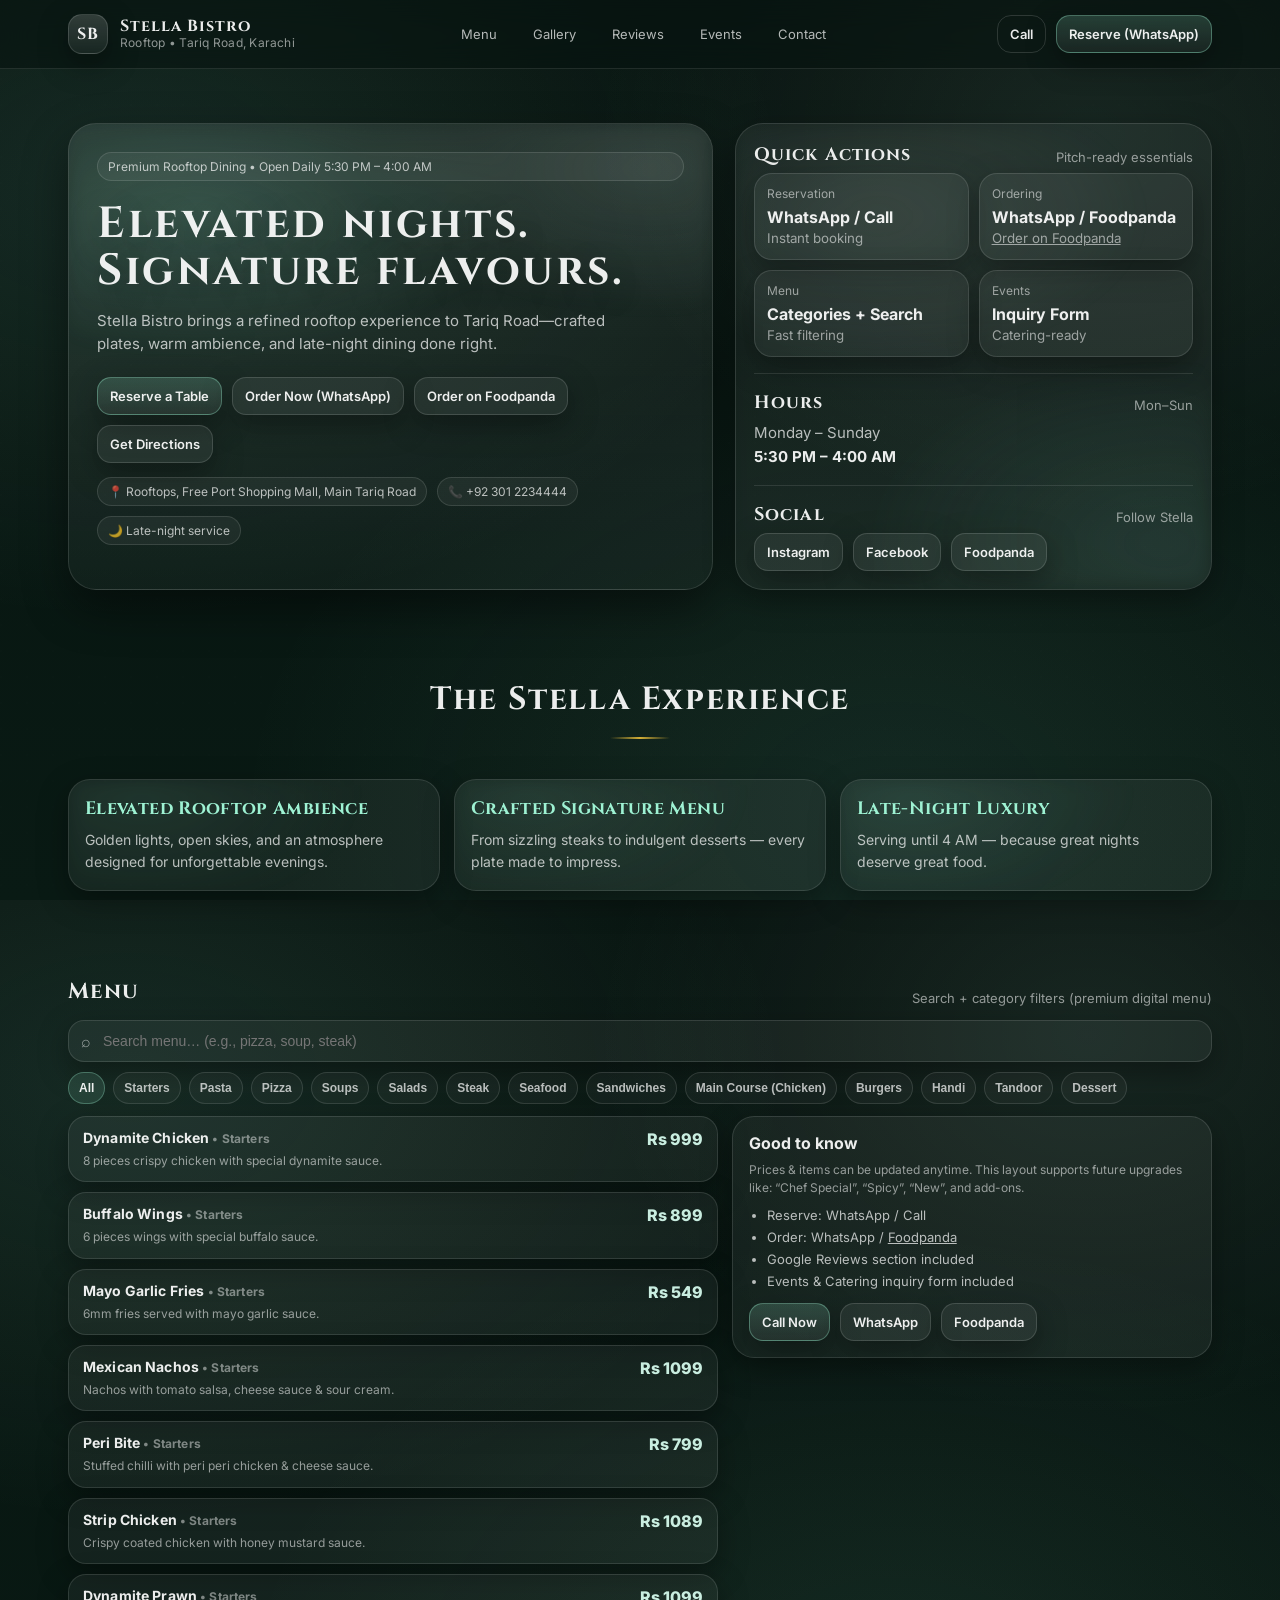
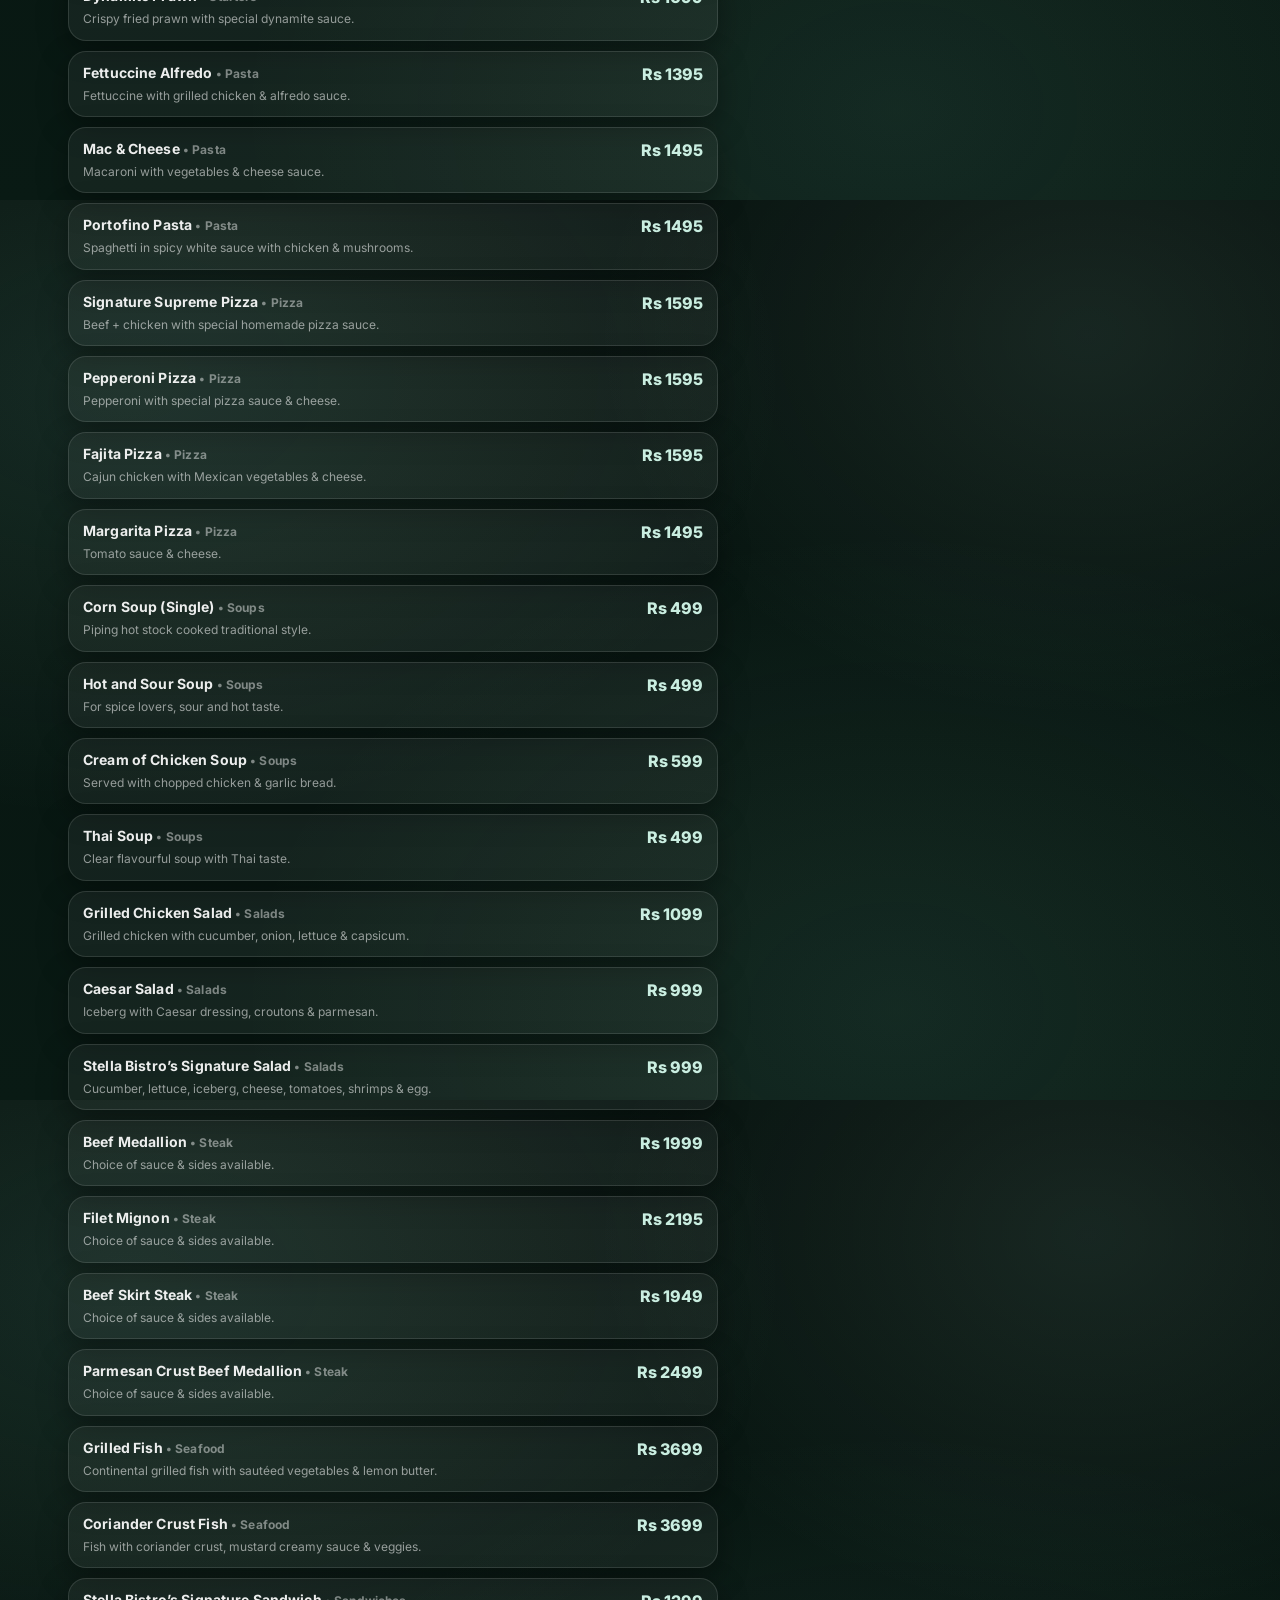
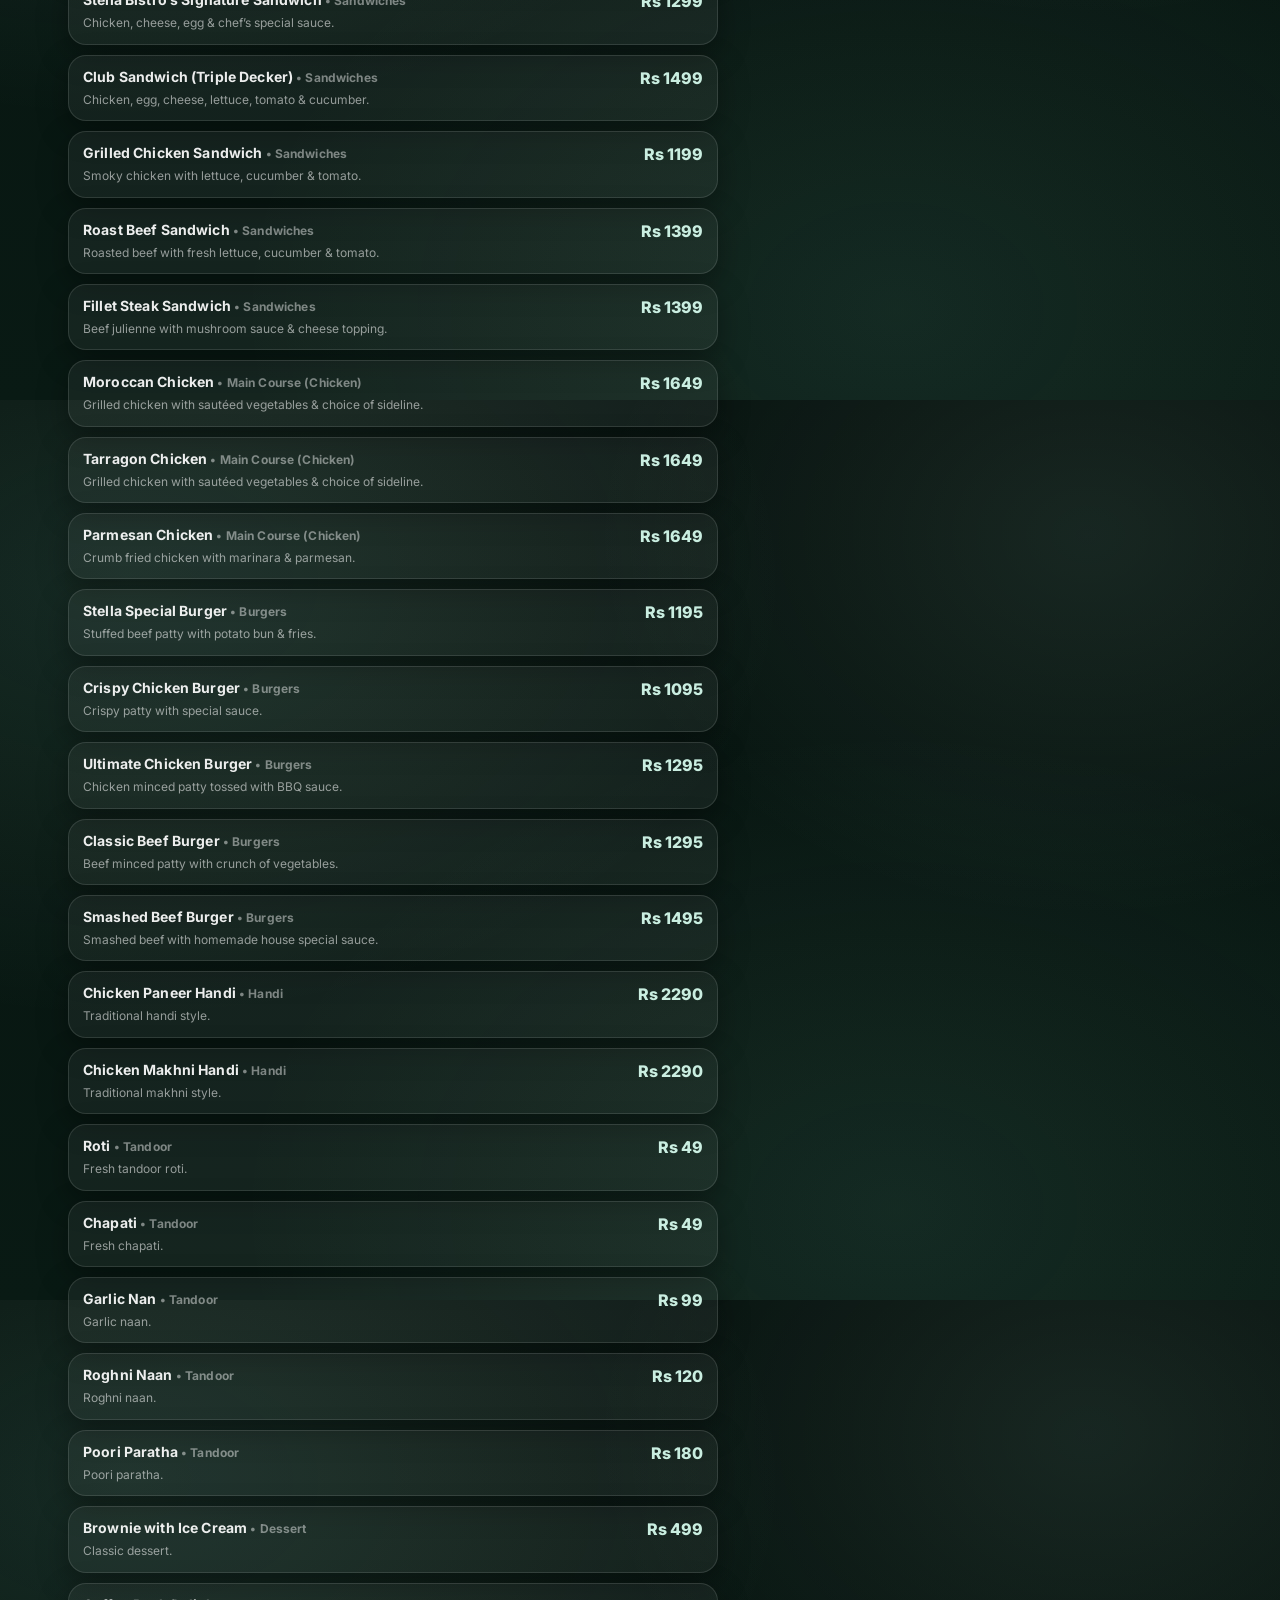
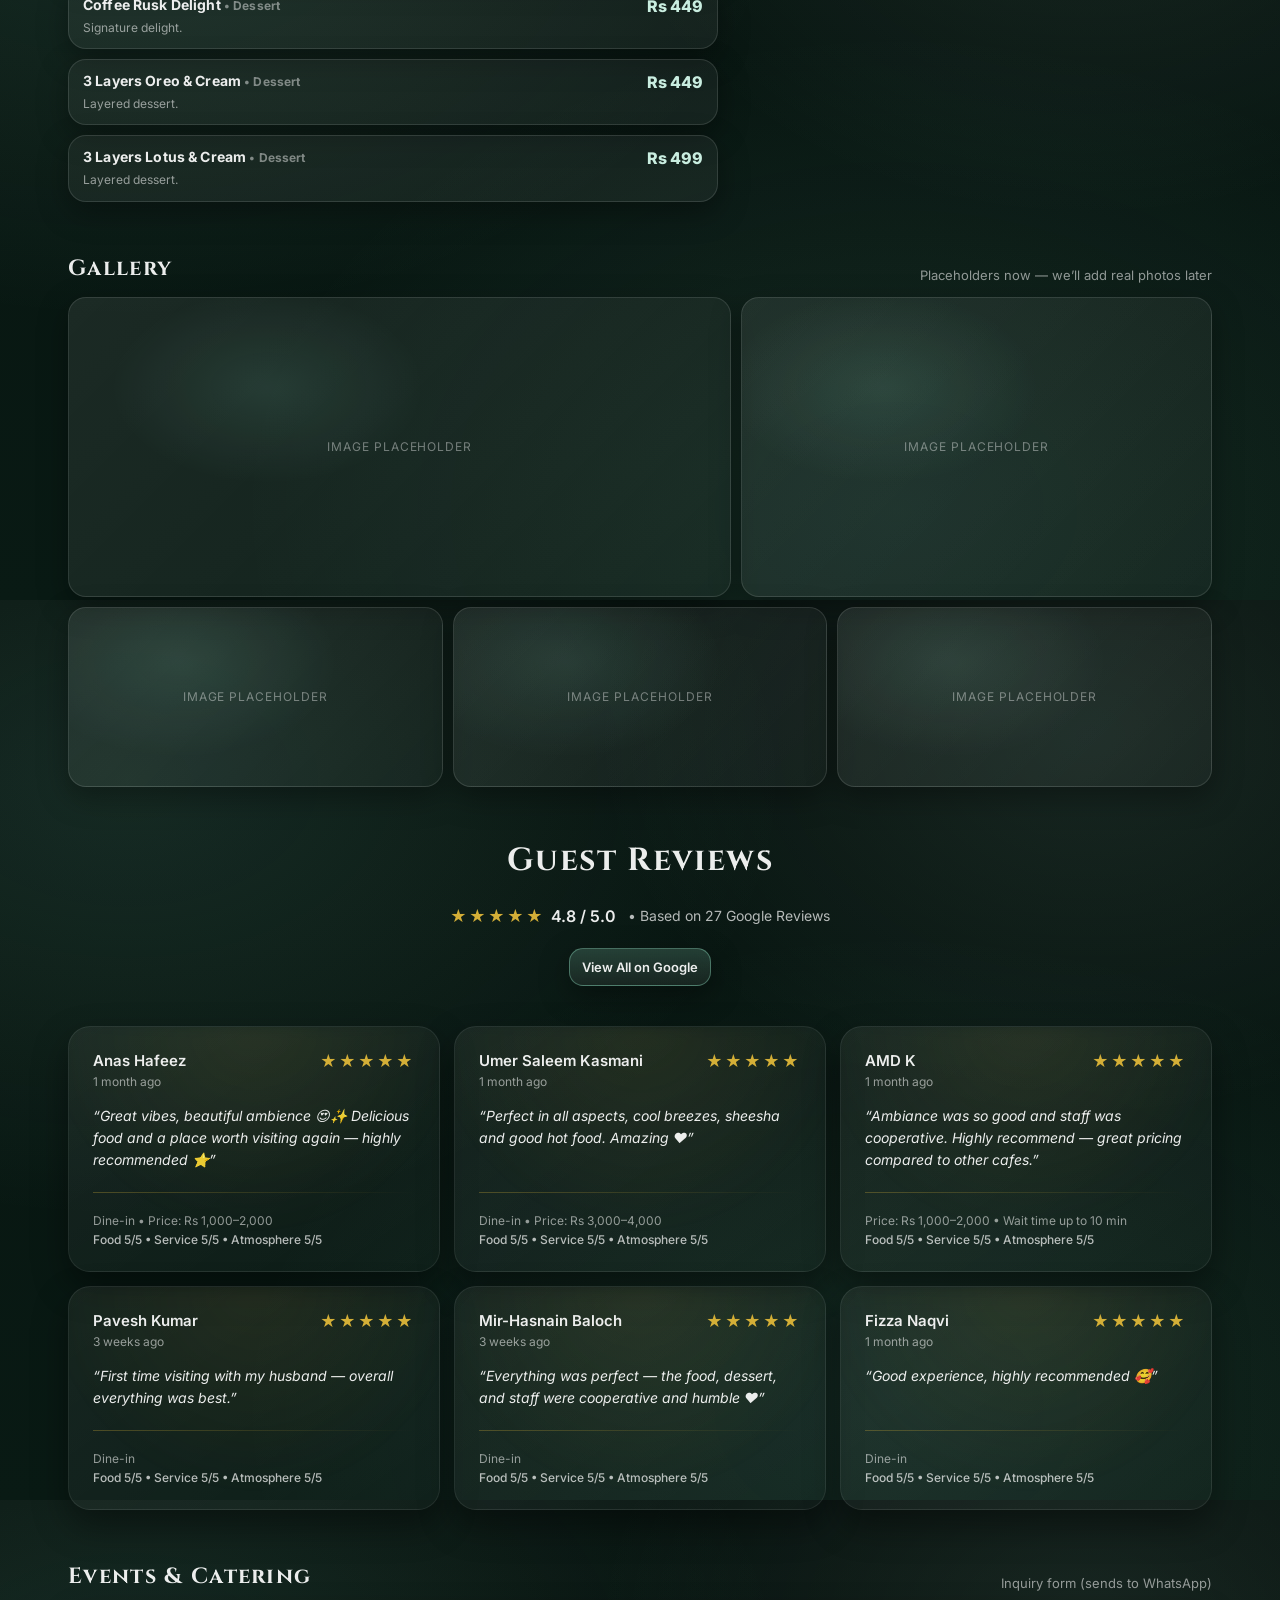
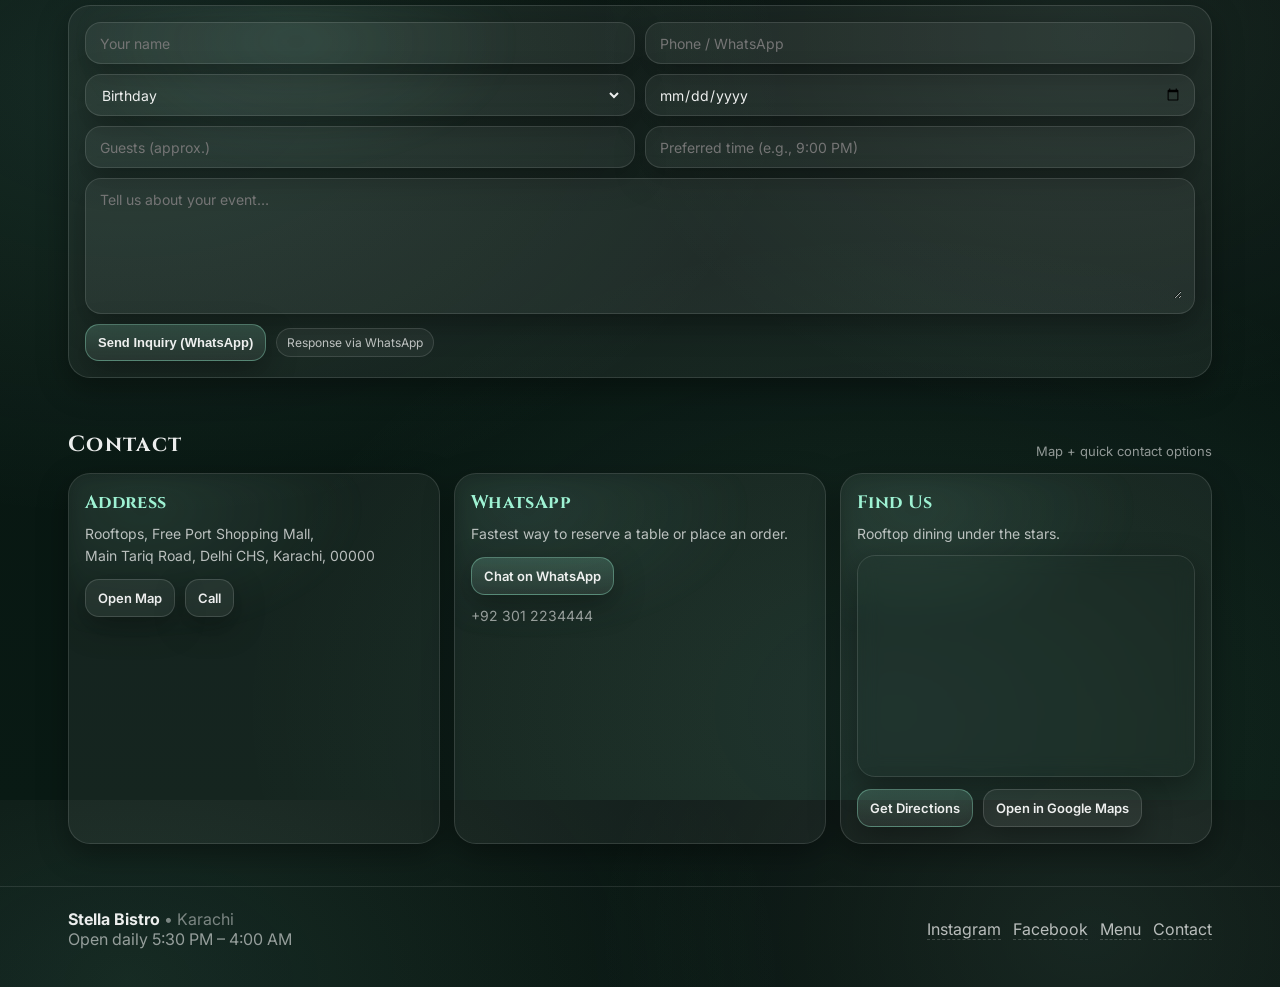
==== index.html @ ae884e0f "Create index.html" ====
<!doctype html>
<html lang="en">

<head>
    <meta charset="UTF-8" />
    <meta name="viewport" content="width=device-width, initial-scale=1.0" />
    <title>Stella Bistro — Rooftop Dining in Karachi</title>
    <meta name="description"
        content="Stella Bistro — Rooftop dining at Free Port Shopping Mall, Tariq Road, Karachi. Reserve via WhatsApp. Explore menu, reviews, gallery, and events." />

    <!-- Premium fonts (Google Fonts) -->
    <link rel="preconnect" href="https://fonts.googleapis.com">
    <link rel="preconnect" href="https://fonts.gstatic.com" crossorigin>
    <link
        href="https://fonts.googleapis.com/css2?family=Cinzel:wght@500;600;700&family=Inter:wght@400;500;600&display=swap"
        rel="stylesheet">

    <style>
        :root {
            /* Theme: match menu vibe (dark green + white) */
            --bg0: #07130f;
            --bg1: #091a14;
            --card: rgba(255, 255, 255, .06);
            --card2: rgba(255, 255, 255, .08);
            --stroke: rgba(255, 255, 255, .14);
            --text: rgba(255, 255, 255, .92);
            --muted: rgba(255, 255, 255, .70);
            --muted2: rgba(255, 255, 255, .55);
            --accent: #d9fff1;
            --accent2: #9ef2d3;
            --shadow: 0 18px 45px rgba(0, 0, 0, .45);
            --shadow2: 0 10px 30px rgba(0, 0, 0, .35);
            --radius: 22px;
            --radius2: 28px;
            --max: 1180px;
        }

        * {
            box-sizing: border-box
        }

        html,
        body {
            height: 100%
        }

        body {
            margin: 0;
            color: var(--text);
            font-family: Inter, system-ui, -apple-system, Segoe UI, Roboto, Arial, sans-serif;
            background:
                radial-gradient(1200px 800px at 10% 20%, rgba(158, 242, 211, .10), transparent 55%),
                radial-gradient(900px 700px at 85% 15%, rgba(217, 255, 241, .08), transparent 55%),
                radial-gradient(1100px 800px at 70% 90%, rgba(158, 242, 211, .08), transparent 60%),
                linear-gradient(180deg, var(--bg0), var(--bg1));
            overflow-x: hidden;
        }

        /* subtle pattern */
        body:before {
            content: "";
            position: fixed;
            inset: 0;
            background-image:
                radial-gradient(circle at 1px 1px, rgba(255, 255, 255, .06) 1px, transparent 0);
            background-size: 26px 26px;
            opacity: .35;
            pointer-events: none;
            mix-blend-mode: overlay;
        }

        a {
            color: inherit;
            text-decoration: none
        }

        .container {
            max-width: var(--max);
            margin: 0 auto;
            padding: 0 18px
        }

        /* top nav */
        .nav {
            position: sticky;
            top: 0;
            z-index: 50;
            backdrop-filter: blur(14px);
            background: rgba(7, 19, 15, .55);
            border-bottom: 1px solid rgba(255, 255, 255, .10);
        }

        .nav-inner {
            display: flex;
            align-items: center;
            justify-content: space-between;
            padding: 14px 0;
            gap: 12px;
        }

        .brand {
            display: flex;
            align-items: center;
            gap: 12px;
            min-width: 220px;
        }

        .mark {
            width: 40px;
            height: 40px;
            border-radius: 14px;
            background: linear-gradient(180deg, rgba(255, 255, 255, .16), rgba(255, 255, 255, .06));
            border: 1px solid rgba(255, 255, 255, .14);
            box-shadow: var(--shadow2);
            position: relative;
            overflow: hidden;
        }

        .mark:after {
            content: "SB";
            position: absolute;
            inset: 0;
            display: grid;
            place-items: center;
            font-family: Cinzel, serif;
            letter-spacing: .06em;
            font-weight: 700;
            color: rgba(255, 255, 255, .92);
        }

        .brand h1 {
            margin: 0;
            font-family: Cinzel, serif;
            font-weight: 700;
            letter-spacing: .06em;
            font-size: 16px;
            line-height: 1.1;
        }

        .brand p {
            margin: 0;
            color: var(--muted2);
            font-size: 12px;
            letter-spacing: .02em;
        }

        .links {
            display: flex;
            gap: 14px;
            flex-wrap: wrap;
            justify-content: center
        }

        .links a {
            font-size: 13px;
            color: var(--muted);
            padding: 8px 10px;
            border-radius: 12px;
            border: 1px solid transparent;
            transition: .2s ease;
        }

        .links a:hover {
            color: var(--text);
            border-color: rgba(255, 255, 255, .12);
            background: rgba(255, 255, 255, .05);
        }

        .actions {
            display: flex;
            gap: 10px;
            justify-content: flex-end;
            min-width: 220px
        }

        .btn {
            display: inline-flex;
            align-items: center;
            justify-content: center;
            gap: 10px;
            padding: 10px 12px;
            border-radius: 14px;
            border: 1px solid rgba(255, 255, 255, .14);
            background: rgba(255, 255, 255, .06);
            color: var(--text);
            box-shadow: var(--shadow2);
            transition: transform .18s ease, background .18s ease, border-color .18s ease;
            font-weight: 600;
            font-size: 13px;
            cursor: pointer;
            user-select: none;
            white-space: nowrap;
        }

        .btn:hover {
            transform: translateY(-1px);
            background: rgba(255, 255, 255, .09);
            border-color: rgba(255, 255, 255, .20)
        }

        .btn.primary {
            background: linear-gradient(180deg, rgba(158, 242, 211, .18), rgba(255, 255, 255, .06));
            border-color: rgba(158, 242, 211, .35);
        }

        .btn.ghost {
            background: transparent;
            box-shadow: none;
        }

        .pill {
            display: inline-flex;
            align-items: center;
            gap: 8px;
            padding: 6px 10px;
            border: 1px solid rgba(255, 255, 255, .12);
            background: rgba(255, 255, 255, .05);
            border-radius: 999px;
            color: var(--muted);
            font-size: 12px;
        }

        /* hero */
        .hero {
            padding: 54px 0 28px;
            position: relative;
        }

        .hero-grid {
            display: grid;
            grid-template-columns: 1.15fr .85fr;
            gap: 22px;
            align-items: stretch;
        }

        .hero-card {
            border-radius: var(--radius2);
            border: 1px solid rgba(255, 255, 255, .12);
            background: linear-gradient(180deg, rgba(255, 255, 255, .08), rgba(255, 255, 255, .03));
            box-shadow: var(--shadow);
            overflow: hidden;
            position: relative;
            transform-style: preserve-3d;
        }

        /* 3D glow edge */
        .hero-card:before {
            content: "";
            position: absolute;
            inset: -2px;
            background: radial-gradient(600px 260px at 20% 20%, rgba(158, 242, 211, .18), transparent 55%),
                radial-gradient(520px 280px at 90% 10%, rgba(217, 255, 241, .12), transparent 55%);
            filter: blur(10px);
            opacity: .9;
            pointer-events: none;
        }

        .hero-content {
            position: relative;
            padding: 28px;
            display: flex;
            flex-direction: column;
            gap: 14px;
            min-height: 420px;
        }

        .hero h2 {
            margin: 6px 0 0;
            font-family: Cinzel, serif;
            font-weight: 700;
            letter-spacing: .06em;
            font-size: clamp(28px, 3.4vw, 44px);
            line-height: 1.08;
            text-shadow: 0 10px 30px rgba(0, 0, 0, .35);
        }

        .hero p {
            margin: 0;
            color: var(--muted);
            font-size: 15px;
            line-height: 1.55;
            max-width: 62ch;
        }

        .hero-ctas {
            display: flex;
            flex-wrap: wrap;
            gap: 10px;
            margin-top: 8px;
        }

        .meta {
            margin-top: auto;
            display: flex;
            flex-wrap: wrap;
            gap: 10px;
        }

        .info-card {
            border-radius: var(--radius2);
            border: 1px solid rgba(255, 255, 255, .12);
            background: rgba(255, 255, 255, .05);
            box-shadow: var(--shadow2);
            padding: 18px;
            display: flex;
            flex-direction: column;
            gap: 12px;
            min-height: 420px;
            position: relative;
            overflow: hidden;
        }

        .info-card:before {
            content: "";
            position: absolute;
            inset: -1px;
            background: radial-gradient(520px 280px at 30% 20%, rgba(217, 255, 241, .10), transparent 55%),
                radial-gradient(520px 320px at 90% 90%, rgba(158, 242, 211, .10), transparent 60%);
            filter: blur(10px);
            opacity: .9;
            pointer-events: none;
        }

        .info-card>* {
            position: relative
        }

        .kpi {
            display: grid;
            grid-template-columns: 1fr 1fr;
            gap: 10px;
        }

        .tile {
            border-radius: 18px;
            border: 1px solid rgba(255, 255, 255, .12);
            background: rgba(255, 255, 255, .05);
            padding: 12px;
            box-shadow: var(--shadow2);
            min-height: 76px;
        }

        .tile .label {
            color: var(--muted2);
            font-size: 12px
        }

        .tile .value {
            margin-top: 6px;
            font-weight: 700
        }

        .tile small {
            color: var(--muted2)
        }

        .sep {
            height: 1px;
            background: rgba(255, 255, 255, .10);
            margin: 4px 0
        }

        /* sections */
        section {
            padding: 26px 0
        }

        .section-title {
            display: flex;
            align-items: flex-end;
            justify-content: space-between;
            gap: 12px;
            margin-bottom: 14px;
        }

        .section-title h3 {
            margin: 0;
            font-family: Cinzel, serif;
            font-weight: 700;
            letter-spacing: .06em;
            font-size: 22px;
        }

        .section-title p {
            margin: 0;
            color: var(--muted2);
            font-size: 13px;
        }

        .grid-3 {
            display: grid;
            grid-template-columns: repeat(3, 1fr);
            gap: 14px
        }

        .card {
            border-radius: var(--radius);
            border: 1px solid rgba(255, 255, 255, .12);
            background: rgba(255, 255, 255, .05);
            box-shadow: var(--shadow2);
            padding: 16px;
            position: relative;
            overflow: hidden;
        }

        .card:before {
            content: "";
            position: absolute;
            inset: -2px;
            background: radial-gradient(420px 240px at 20% 10%, rgba(158, 242, 211, .12), transparent 55%);
            filter: blur(10px);
            opacity: .7;
            pointer-events: none;
        }

        .card>* {
            position: relative
        }

        .card h4 {
            margin: 0 0 8px;
            font-size: 18px;
            font-family: Cinzel, serif;
            letter-spacing: .02em;
            color: var(--accent2);
        }

        .card p {
            margin: 0;
            color: var(--muted);
            font-size: 14px;
            line-height: 1.6
        }

        /* Stella Experience section unique styles */
        .experience-section {
            padding: 60px 0;
            position: relative;
        }

        .experience-header {
            text-align: center;
            margin-bottom: 40px;
        }

        .experience-header h3 {
            font-family: 'Cinzel', serif;
            font-size: 32px;
            font-weight: 700;
            color: var(--text);
            margin: 0 0 16px 0;
            letter-spacing: 0.05em;
        }

        .gold-divider {
            width: 60px;
            height: 2px;
            background: linear-gradient(90deg, transparent, #d4af37, transparent);
            margin: 0 auto;
        }

        /* 3D hover animation for the new cards */
        .premium-card {
            transition: transform 0.4s cubic-bezier(0.175, 0.885, 0.32, 1.275), box-shadow 0.4s ease;
            cursor: default;
        }

        .premium-card:hover {
            transform: translateY(-8px) scale(1.02);
            box-shadow: 0 25px 50px rgba(0, 0, 0, 0.5);
            border-color: rgba(212, 175, 55, 0.3);
        }

        /* Smooth Fade In Scroll Animation */
        .fade-in-up {
            opacity: 0;
            transform: translateY(30px);
            animation: fadeInUp 0.8s ease forwards;
        }

        .delay-1 {
            animation-delay: 0.2s;
        }

        .delay-2 {
            animation-delay: 0.4s;
        }

        .delay-3 {
            animation-delay: 0.6s;
        }

        .delay-4 {
            animation-delay: 0.8s;
        }

        .delay-5 {
            animation-delay: 1.0s;
        }

        .delay-6 {
            animation-delay: 1.2s;
        }

        @keyframes fadeInUp {
            to {
                opacity: 1;
                transform: translateY(0);
            }
        }

        /* Testimonials section unique styles */
        .reviews-header {
            text-align: center;
            margin-bottom: 24px;
        }

        .reviews-header h3 {
            font-family: 'Cinzel', serif;
            font-size: 32px;
            font-weight: 700;
            color: var(--text);
            margin: 0;
            letter-spacing: 0.05em;
        }

        .trust-bar {
            display: flex;
            align-items: center;
            justify-content: center;
            gap: 12px;
            margin-bottom: 40px;
            flex-wrap: wrap;
        }

        .trust-score {
            font-size: 16px;
            font-weight: 600;
            color: var(--text);
            display: flex;
            align-items: center;
            gap: 6px;
        }

        .stars {
            color: #d4af37;
            letter-spacing: 2px;
            font-size: 16px;
        }

        .trust-meta {
            color: var(--muted);
            font-size: 14px;
        }

        .btn-view-all {
            margin-top: 10px;
            font-size: 13px;
        }

        .testimonial-card {
            border-radius: var(--radius);
            border: 1px solid rgba(255, 255, 255, 0.08);
            background: linear-gradient(145deg, rgba(255, 255, 255, 0.06), rgba(255, 255, 255, 0.02));
            box-shadow: 0 15px 35px rgba(0, 0, 0, 0.4);
            padding: 24px;
            position: relative;
            overflow: hidden;
            display: flex;
            flex-direction: column;
            gap: 16px;
            transition: transform 0.3s ease, border-color 0.3s ease;
        }

        .testimonial-card:hover {
            transform: translateY(-4px);
            border-color: rgba(212, 175, 55, 0.2);
        }

        .testimonial-card:before {
            content: "";
            position: absolute;
            inset: -2px;
            background: radial-gradient(300px 300px at 50% 0%, rgba(212, 175, 55, 0.08), transparent 70%);
            filter: blur(8px);
            pointer-events: none;
        }

        .testimonial-card>* {
            position: relative;
            z-index: 1;
        }

        .testimonial-header {
            display: flex;
            justify-content: space-between;
            align-items: flex-start;
            position: relative;
            z-index: 1;
        }

        .reviewer-info {
            display: flex;
            flex-direction: column;
            gap: 4px;
        }

        .reviewer-name {
            font-weight: 600;
            font-size: 15px;
            color: var(--text);
            margin: 0;
        }

        .review-time {
            font-size: 12px;
            color: var(--muted2);
        }

        .review-text {
            font-size: 14px;
            line-height: 1.6;
            color: var(--text);
            font-style: italic;
            margin: 0;
            position: relative;
            z-index: 1;
            flex-grow: 1;
        }

        .review-divider {
            height: 1px;
            background: linear-gradient(90deg, rgba(212, 175, 55, 0.3), transparent);
            margin: 4px 0;
            width: 100%;
        }

        .review-meta {
            font-size: 12px;
            color: var(--muted2);
            position: relative;
            z-index: 1;
            display: flex;
            flex-direction: column;
            gap: 4px;
        }

        .review-ratings {
            font-weight: 500;
            color: var(--muted);
        }

        /* menu */
        .menu-tools {
            display: flex;
            flex-wrap: wrap;
            gap: 10px;
            align-items: center;
            justify-content: space-between;
            margin-bottom: 12px;
        }

        .search {
            flex: 1;
            min-width: 240px;
            display: flex;
            gap: 10px;
            align-items: center;
            border-radius: 16px;
            border: 1px solid rgba(255, 255, 255, .12);
            background: rgba(255, 255, 255, .05);
            box-shadow: var(--shadow2);
            padding: 10px 12px;
        }

        .search input {
            width: 100%;
            border: 0;
            outline: 0;
            background: transparent;
            color: var(--text);
            font-size: 14px;
        }

        .chips {
            display: flex;
            flex-wrap: wrap;
            gap: 8px;
            justify-content: flex-end;
        }

        .chip {
            padding: 8px 10px;
            border-radius: 999px;
            border: 1px solid rgba(255, 255, 255, .12);
            background: rgba(255, 255, 255, .04);
            color: var(--muted);
            font-weight: 600;
            font-size: 12px;
            cursor: pointer;
            transition: .16s ease;
        }

        .chip:hover {
            background: rgba(255, 255, 255, .07);
            color: var(--text)
        }

        .chip.active {
            background: rgba(158, 242, 211, .12);
            border-color: rgba(158, 242, 211, .30);
            color: var(--text);
        }

        .menu-grid {
            display: grid;
            grid-template-columns: 1.15fr .85fr;
            gap: 14px;
            align-items: start;
        }

        .menu-list {
            display: flex;
            flex-direction: column;
            gap: 10px;
        }

        .menu-item {
            border-radius: 18px;
            border: 1px solid rgba(255, 255, 255, .12);
            background: rgba(255, 255, 255, .05);
            box-shadow: var(--shadow2);
            padding: 12px 14px;
            display: flex;
            justify-content: space-between;
            gap: 12px;
        }

        .menu-item h5 {
            margin: 0;
            font-size: 14px;
            letter-spacing: .01em;
        }

        .menu-item p {
            margin: 6px 0 0;
            color: var(--muted2);
            font-size: 12px;
            line-height: 1.45;
        }

        .price {
            font-weight: 800;
            color: rgba(217, 255, 241, .92);
            white-space: nowrap;
        }

        .menu-side {
            position: sticky;
            top: 82px;
            border-radius: var(--radius);
            border: 1px solid rgba(255, 255, 255, .12);
            background: rgba(255, 255, 255, .05);
            box-shadow: var(--shadow2);
            padding: 16px;
        }

        .menu-side .small {
            color: var(--muted2);
            font-size: 12px;
            line-height: 1.5
        }

        .menu-side ul {
            margin: 10px 0 0;
            padding-left: 18px;
            color: var(--muted)
        }

        .menu-side li {
            margin: 6px 0;
            font-size: 13px
        }

        /* gallery placeholders */
        .ph-grid {
            display: grid;
            grid-template-columns: repeat(12, 1fr);
            gap: 10px
        }

        .ph {
            border-radius: 18px;
            border: 1px solid rgba(255, 255, 255, .12);
            background:
                linear-gradient(135deg, rgba(255, 255, 255, .08), rgba(255, 255, 255, .03)),
                radial-gradient(260px 160px at 30% 30%, rgba(158, 242, 211, .10), transparent 60%);
            min-height: 140px;
            box-shadow: var(--shadow2);
            position: relative;
            overflow: hidden;
        }

        .ph:after {
            content: "Image placeholder";
            position: absolute;
            inset: 0;
            display: grid;
            place-items: center;
            color: rgba(255, 255, 255, .40);
            font-size: 12px;
            letter-spacing: .08em;
            text-transform: uppercase;
        }

        .ph.big {
            grid-column: span 7;
            min-height: 300px
        }

        .ph.mid {
            grid-column: span 5;
            min-height: 300px
        }

        .ph.small {
            grid-column: span 4;
            min-height: 180px
        }

        /* forms */
        form {
            display: grid;
            gap: 10px
        }

        .row {
            display: grid;
            grid-template-columns: 1fr 1fr;
            gap: 10px
        }

        .field {
            border-radius: 16px;
            border: 1px solid rgba(255, 255, 255, .12);
            background: rgba(255, 255, 255, .05);
            padding: 10px 12px;
            box-shadow: var(--shadow2);
        }

        .field input,
        .field textarea,
        .field select {
            width: 100%;
            border: 0;
            outline: 0;
            background: transparent;
            color: var(--text);
            font-size: 14px;
            font-family: inherit;
        }

        textarea {
            min-height: 110px;
            resize: vertical
        }

        /* footer */
        footer {
            border-top: 1px solid rgba(255, 255, 255, .10);
            padding: 22px 0 38px;
            margin-top: 16px;
            color: var(--muted2);
        }

        .foot {
            display: flex;
            flex-wrap: wrap;
            gap: 12px;
            align-items: center;
            justify-content: space-between;
        }

        .foot a {
            color: var(--muted);
            border-bottom: 1px dashed rgba(255, 255, 255, .18)
        }

        .foot a:hover {
            color: var(--text)
        }

        @media (max-width: 980px) {
            .hero-grid {
                grid-template-columns: 1fr
            }

            .info-card {
                min-height: auto
            }

            .menu-grid {
                grid-template-columns: 1fr
            }

            .menu-side {
                position: relative;
                top: auto
            }

            .grid-3 {
                grid-template-columns: 1fr;
            }

            .row {
                grid-template-columns: 1fr
            }

            .actions {
                min-width: auto
            }

            .brand {
                min-width: auto
            }
        }
    </style>
</head>

<body>
    <!-- NAV -->
    <div class="nav">
        <div class="container">
            <div class="nav-inner">
                <div class="brand">
                    <div class="mark" aria-hidden="true"></div>
                    <div>
                        <h1>Stella Bistro</h1>
                        <p>Rooftop • Tariq Road, Karachi</p>
                    </div>
                </div>

                <div class="links" role="navigation" aria-label="Primary">
                    <a href="#menu">Menu</a>
                    <a href="#gallery">Gallery</a>
                    <a href="#reviews">Reviews</a>
                    <a href="#events">Events</a>
                    <a href="#contact">Contact</a>
                </div>

                <div class="actions">
                    <a class="btn ghost" href="tel:+923012234444">Call</a>
                    <a class="btn primary" id="waReserveTop" href="#" rel="noopener">Reserve (WhatsApp)</a>
                </div>
            </div>
        </div>
    </div>

    <!-- HERO -->
    <header class="hero">
        <div class="container">
            <div class="hero-grid">
                <div class="hero-card" id="tiltCard">
                    <div class="hero-content">
                        <span class="pill">Premium Rooftop Dining • Open Daily 5:30 PM – 4:00 AM</span>
                        <h2>Elevated nights.<br />Signature flavours.</h2>
                        <p>
                            Stella Bistro brings a refined rooftop experience to Tariq Road—crafted plates, warm
                            ambience,
                            and late-night dining done right.
                        </p>

                        <div class="hero-ctas">
                            <a class="btn primary" id="waReserveHero" href="#" rel="noopener">Reserve a Table</a>
                            <a class="btn" id="waOrderHero" href="#" rel="noopener">Order Now (WhatsApp)</a>
                            <a class="btn" href="https://www.foodpanda.pk/restaurant/h0pd/stella-bistro-h0pd"
                                target="_blank" rel="noopener">Order on Foodpanda</a>
                            <a class="btn" href="https://share.google/bHI5Lp76gFNFmn0Wo" target="_blank"
                                rel="noopener">Get Directions</a>
                        </div>

                        <div class="meta">
                            <span class="pill">📍 Rooftops, Free Port Shopping Mall, Main Tariq Road</span>
                            <span class="pill">📞 +92 301 2234444</span>
                            <span class="pill">🌙 Late-night service</span>
                        </div>
                    </div>
                </div>

                <aside class="info-card">
                    <div>
                        <div class="section-title" style="margin:0 0 6px">
                            <h3 style="font-size:18px">Quick Actions</h3>
                            <p>Pitch-ready essentials</p>
                        </div>
                        <div class="kpi">
                            <div class="tile">
                                <div class="label">Reservation</div>
                                <div class="value">WhatsApp / Call</div>
                                <small class="muted">Instant booking</small>
                            </div>
                            <div class="tile">
                                <div class="label">Ordering</div>
                                <div class="value">WhatsApp / Foodpanda</div>
                                <small class="muted"><a
                                        href="https://www.foodpanda.pk/restaurant/h0pd/stella-bistro-h0pd"
                                        target="_blank" style="text-decoration: underline;">Order on
                                        Foodpanda</a></small>
                            </div>
                            <div class="tile">
                                <div class="label">Menu</div>
                                <div class="value">Categories + Search</div>
                                <small class="muted">Fast filtering</small>
                            </div>
                            <div class="tile">
                                <div class="label">Events</div>
                                <div class="value">Inquiry Form</div>
                                <small class="muted">Catering-ready</small>
                            </div>
                        </div>
                    </div>

                    <div class="sep"></div>

                    <div>
                        <div class="section-title" style="margin:0 0 6px">
                            <h3 style="font-size:18px">Hours</h3>
                            <p>Mon–Sun</p>
                        </div>
                        <p style="margin:0; color:var(--muted); line-height:1.6">
                            Monday – Sunday<br />
                            <b style="color:var(--text)">5:30 PM – 4:00 AM</b>
                        </p>
                    </div>

                    <div class="sep"></div>

                    <div>
                        <div class="section-title" style="margin:0 0 6px">
                            <h3 style="font-size:18px">Social</h3>
                            <p>Follow Stella</p>
                        </div>
                        <div style="display:flex; gap:10px; flex-wrap:wrap">
                            <a class="btn" href="https://www.instagram.com/stellabistro.pk/" target="_blank"
                                rel="noopener">Instagram</a>
                            <a class="btn" href="https://www.facebook.com/p/Stella-Bistro-61584550546857/"
                                target="_blank" rel="noopener">Facebook</a>
                            <a class="btn" href="https://www.foodpanda.pk/restaurant/h0pd/stella-bistro-h0pd"
                                target="_blank" rel="noopener">Foodpanda</a>
                        </div>
                    </div>
                </aside>
            </div>
        </div>
    </header>

    <!-- THE STELLA EXPERIENCE -->
    <section class="experience-section">
        <div class="container">
            <div class="experience-header fade-in-up">
                <h3>The Stella Experience</h3>
                <div class="gold-divider"></div>
            </div>
            <div class="grid-3">
                <div class="card premium-card fade-in-up delay-1">
                    <h4>Elevated Rooftop Ambience</h4>
                    <p>Golden lights, open skies, and an atmosphere designed for unforgettable evenings.</p>
                </div>
                <div class="card premium-card fade-in-up delay-2">
                    <h4>Crafted Signature Menu</h4>
                    <p>From sizzling steaks to indulgent desserts — every plate made to impress.</p>
                </div>
                <div class="card premium-card fade-in-up delay-3">
                    <h4>Late-Night Luxury</h4>
                    <p>Serving until 4 AM — because great nights deserve great food.</p>
                </div>
            </div>
        </div>
    </section>

    <!-- MENU -->
    <section id="menu">
        <div class="container">
            <div class="section-title">
                <h3>Menu</h3>
                <p>Search + category filters (premium digital menu)</p>
            </div>

            <div class="menu-tools">
                <div class="search" role="search">
                    <span style="color:rgba(255,255,255,.55)">⌕</span>
                    <input id="menuSearch" placeholder="Search menu… (e.g., pizza, soup, steak)" autocomplete="off" />
                </div>
                <div class="chips" id="chips"></div>
            </div>

            <div class="menu-grid">
                <div class="menu-list" id="menuList"></div>

                <div class="menu-side">
                    <h4 style="margin:0 0 8px">Good to know</h4>
                    <p class="small" style="margin:0 0 10px">
                        Prices & items can be updated anytime. This layout supports future upgrades like:
                        “Chef Special”, “Spicy”, “New”, and add-ons.
                    </p>
                    <ul>
                        <li>Reserve: WhatsApp / Call</li>
                        <li>Order: WhatsApp / <a href="https://www.foodpanda.pk/restaurant/h0pd/stella-bistro-h0pd"
                                target="_blank" style="text-decoration: underline;">Foodpanda</a></li>
                        <li>Google Reviews section included</li>
                        <li>Events & Catering inquiry form included</li>
                    </ul>

                    <div style="margin-top:14px; display:flex; gap:10px; flex-wrap:wrap">
                        <a class="btn primary" href="tel:+923012234444">Call Now</a>
                        <a class="btn" id="waMenu" href="#" rel="noopener">WhatsApp</a>
                        <a class="btn" href="https://www.foodpanda.pk/restaurant/h0pd/stella-bistro-h0pd"
                            target="_blank" rel="noopener">Foodpanda</a>
                    </div>
                </div>
            </div>
        </div>
    </section>

    <!-- GALLERY (PLACEHOLDERS ONLY FOR NOW) -->
    <section id="gallery">
        <div class="container">
            <div class="section-title">
                <h3>Gallery</h3>
                <p>Placeholders now — we’ll add real photos later</p>
            </div>

            <div class="ph-grid" aria-label="Gallery placeholders">
                <div class="ph big"></div>
                <div class="ph mid"></div>
                <div class="ph small"></div>
                <div class="ph small"></div>
                <div class="ph small"></div>
            </div>
        </div>
    </section>

    <!-- REVIEWS -->
    <section id="reviews">
        <div class="container">
            <div class="reviews-header fade-in-up">
                <h3>Guest Reviews</h3>
            </div>

            <div class="trust-bar fade-in-up delay-1">
                <div class="trust-score">
                    <span class="stars">★★★★★</span>
                    <span>4.8 / 5.0</span>
                </div>
                <div class="trust-meta">• Based on 27 Google Reviews</div>
                <div style="flex-basis: 100%; text-align: center;">
                    <a class="btn primary btn-view-all" href="https://www.google.com/search?q=Stella+Bistro+Reviews"
                        target="_blank" rel="noopener">
                        View All on Google
                    </a>
                </div>
            </div>

            <div class="grid-3">

                <!-- Review 1 -->
                <div class="testimonial-card fade-in-up delay-1">
                    <div class="testimonial-header">
                        <div class="reviewer-info">
                            <h4 class="reviewer-name">Anas Hafeez</h4>
                            <span class="review-time">1 month ago</span>
                        </div>
                        <span class="stars">★★★★★</span>
                    </div>
                    <p class="review-text">“Great vibes, beautiful ambience 😍✨ Delicious food and a place worth
                        visiting again — highly recommended ⭐”</p>
                    <div class="review-divider"></div>
                    <div class="review-meta">
                        <span>Dine-in • Price: Rs 1,000–2,000</span>
                        <span class="review-ratings">Food 5/5 • Service 5/5 • Atmosphere 5/5</span>
                    </div>
                </div>

                <!-- Review 2 -->
                <div class="testimonial-card fade-in-up delay-2">
                    <div class="testimonial-header">
                        <div class="reviewer-info">
                            <h4 class="reviewer-name">Umer Saleem Kasmani</h4>
                            <span class="review-time">1 month ago</span>
                        </div>
                        <span class="stars">★★★★★</span>
                    </div>
                    <p class="review-text">“Perfect in all aspects, cool breezes, sheesha and good hot food. Amazing ❤️”
                    </p>
                    <div class="review-divider"></div>
                    <div class="review-meta">
                        <span>Dine-in • Price: Rs 3,000–4,000</span>
                        <span class="review-ratings">Food 5/5 • Service 5/5 • Atmosphere 5/5</span>
                    </div>
                </div>

                <!-- Review 3 -->
                <div class="testimonial-card fade-in-up delay-3">
                    <div class="testimonial-header">
                        <div class="reviewer-info">
                            <h4 class="reviewer-name">AMD K</h4>
                            <span class="review-time">1 month ago</span>
                        </div>
                        <span class="stars">★★★★★</span>
                    </div>
                    <p class="review-text">“Ambiance was so good and staff was cooperative. Highly recommend — great
                        pricing compared to other cafes.”</p>
                    <div class="review-divider"></div>
                    <div class="review-meta">
                        <span>Price: Rs 1,000–2,000 • Wait time up to 10 min</span>
                        <span class="review-ratings">Food 5/5 • Service 5/5 • Atmosphere 5/5</span>
                    </div>
                </div>

                <!-- Review 4 -->
                <div class="testimonial-card fade-in-up delay-4">
                    <div class="testimonial-header">
                        <div class="reviewer-info">
                            <h4 class="reviewer-name">Pavesh Kumar</h4>
                            <span class="review-time">3 weeks ago</span>
                        </div>
                        <span class="stars">★★★★★</span>
                    </div>
                    <p class="review-text">“First time visiting with my husband — overall everything was best.”</p>
                    <div class="review-divider"></div>
                    <div class="review-meta">
                        <span>Dine-in</span>
                        <span class="review-ratings">Food 5/5 • Service 5/5 • Atmosphere 5/5</span>
                    </div>
                </div>

                <!-- Review 5 -->
                <div class="testimonial-card fade-in-up delay-5">
                    <div class="testimonial-header">
                        <div class="reviewer-info">
                            <h4 class="reviewer-name">Mir-Hasnain Baloch</h4>
                            <span class="review-time">3 weeks ago</span>
                        </div>
                        <span class="stars">★★★★★</span>
                    </div>
                    <p class="review-text">“Everything was perfect — the food, dessert, and staff were cooperative and
                        humble ❤️”</p>
                    <div class="review-divider"></div>
                    <div class="review-meta">
                        <span>Dine-in</span>
                        <span class="review-ratings">Food 5/5 • Service 5/5 • Atmosphere 5/5</span>
                    </div>
                </div>

                <!-- Review 6 -->
                <div class="testimonial-card fade-in-up delay-6">
                    <div class="testimonial-header">
                        <div class="reviewer-info">
                            <h4 class="reviewer-name">Fizza Naqvi</h4>
                            <span class="review-time">1 month ago</span>
                        </div>
                        <span class="stars">★★★★★</span>
                    </div>
                    <p class="review-text">“Good experience, highly recommended 🥰”</p>
                    <div class="review-divider"></div>
                    <div class="review-meta">
                        <span>Dine-in</span>
                        <span class="review-ratings">Food 5/5 • Service 5/5 • Atmosphere 5/5</span>
                    </div>
                </div>

            </div>
        </div>
    </section>

    <!-- EVENTS -->
    <section id="events">
        <div class="container">
            <div class="section-title">
                <h3>Events & Catering</h3>
                <p>Inquiry form (sends to WhatsApp)</p>
            </div>

            <div class="card">
                <form id="eventForm">
                    <div class="row">
                        <div class="field"><input required name="name" placeholder="Your name" /></div>
                        <div class="field"><input required name="phone" placeholder="Phone / WhatsApp" /></div>
                    </div>
                    <div class="row">
                        <div class="field">
                            <select name="type">
                                <option>Birthday</option>
                                <option>Corporate</option>
                                <option>Family Gathering</option>
                                <option>Private Dinner</option>
                                <option>Catering</option>
                                <option>Other</option>
                            </select>
                        </div>
                        <div class="field"><input name="date" type="date" /></div>
                    </div>
                    <div class="row">
                        <div class="field"><input name="guests" placeholder="Guests (approx.)" /></div>
                        <div class="field"><input name="time" placeholder="Preferred time (e.g., 9:00 PM)" /></div>
                    </div>
                    <div class="field"><textarea name="notes" placeholder="Tell us about your event…"></textarea></div>
                    <div style="display:flex; gap:10px; flex-wrap:wrap; align-items:center">
                        <button class="btn primary" type="submit">Send Inquiry (WhatsApp)</button>
                        <span class="pill">Response via WhatsApp</span>
                    </div>
                </form>
            </div>
        </div>
    </section>

    <!-- CONTACT -->
    <section id="contact">
        <div class="container">
            <div class="section-title">
                <h3>Contact</h3>
                <p>Map + quick contact options</p>
            </div>

            <div class="grid-3">
                <div class="card">
                    <h4>Address</h4>
                    <p>
                        Rooftops, Free Port Shopping Mall,<br />
                        Main Tariq Road, Delhi CHS, Karachi, 00000
                    </p>
                    <div style="margin-top:12px; display:flex; gap:10px; flex-wrap:wrap">
                        <a class="btn" href="https://share.google/bHI5Lp76gFNFmn0Wo" target="_blank" rel="noopener">Open
                            Map</a>
                        <a class="btn" href="tel:+923012234444">Call</a>
                    </div>
                </div>

                <div class="card">
                    <h4>WhatsApp</h4>
                    <p>Fastest way to reserve a table or place an order.</p>
                    <div style="margin-top:12px">
                        <a class="btn primary" id="waContact" href="#" rel="noopener">Chat on WhatsApp</a>
                    </div>
                    <p style="margin-top:10px; color:var(--muted2)">+92 301 2234444</p>
                </div>

                <div class="card">
                    <h4>Find Us</h4>
                    <p style="margin-bottom:10px">Rooftop dining under the stars.</p>

                    <!-- Premium Google Map Embed -->
                    <div style="
                      border-radius: 18px;
                      overflow: hidden;
                      border: 1px solid rgba(255,255,255,.12);
                      box-shadow: 0 10px 30px rgba(0,0,0,.35);
                      backdrop-filter: blur(10px);
                    ">

                        <iframe
                            src="https://www.google.com/maps/embed?pb=!1m18!1m12!1m3!1d25650.759229223895!2d67.04088221771265!3d24.86899879542814!2m3!1f0!2f0!3f0!3m2!1i1024!2i768!4f13.1!3m3!1m2!1s0x3eb33f06e50044ad%3A0xff8d0e540e44cae5!2sStella%20Bistro!5e0!3m2!1sen!2s!4v1772544466314!5m2!1sen!2s"
                            width="100%" height="220" style="border:0; display:block;" allowfullscreen="" loading="lazy"
                            referrerpolicy="no-referrer-when-downgrade">
                        </iframe>

                    </div>

                    <div style="margin-top:12px; display:flex; gap:10px; flex-wrap:wrap;">
                        <a class="btn primary"
                            href="https://www.google.com/maps/dir//Stella+Bistro,+Rooftops,+free+port+shopping+mall,+main+Tariq+Road,+Karachi,+Delhi+CHS+Karachi,+00000,+Pakistan"
                            target="_blank" rel="noopener">
                            Get Directions
                        </a>

                        <a class="btn" href="https://www.google.com/maps/place/Stella+Bistro/" target="_blank"
                            rel="noopener">
                            Open in Google Maps
                        </a>
                    </div>
                </div>
            </div>
        </div>
    </section>

    <footer>
        <div class="container">
            <div class="foot">
                <div>
                    <b style="color:var(--text)">Stella Bistro</b> <span style="opacity:.8">• Karachi</span><br />
                    <span>Open daily 5:30 PM – 4:00 AM</span>
                </div>
                <div style="display:flex; gap:12px; flex-wrap:wrap">
                    <a href="https://www.instagram.com/stellabistro.pk/" target="_blank" rel="noopener">Instagram</a>
                    <a href="https://www.facebook.com/p/Stella-Bistro-61584550546857/" target="_blank"
                        rel="noopener">Facebook</a>
                    <a href="#menu">Menu</a>
                    <a href="#contact">Contact</a>
                </div>
            </div>
        </div>
    </footer>

    <script>
        // ===========
        // CONFIG
        // ===========
        const PHONE = "+923012234444";
        const WHATSAPP_NUMBER = "923012234444"; // no + for wa.me
        const MAP_LINK = "https://share.google/bHI5Lp76gFNFmn0Wo";
        const GOOGLE_REVIEWS_LINK = "https://www.google.com/search?q=Stella+Bistro+Reviews";

        // Foodpanda link (add later when you have it)
        const FOODPANDA_LINK = ""; // e.g., "https://www.foodpanda.pk/restaurant/xxxx/stella-bistro"

        // ===========
        // MENU DATA (can be expanded later)
        // Right now it’s structured + pitch-ready. We’ll replace/complete from your menu pages as needed.
        // ===========
        const menuData = [
            { cat: "Starters", name: "Dynamite Chicken", desc: "8 pieces crispy chicken with special dynamite sauce.", price: "Rs 999" },
            { cat: "Starters", name: "Buffalo Wings", desc: "6 pieces wings with special buffalo sauce.", price: "Rs 899" },
            { cat: "Starters", name: "Mayo Garlic Fries", desc: "6mm fries served with mayo garlic sauce.", price: "Rs 549" },
            { cat: "Starters", name: "Mexican Nachos", desc: "Nachos with tomato salsa, cheese sauce & sour cream.", price: "Rs 1099" },
            { cat: "Starters", name: "Peri Bite", desc: "Stuffed chilli with peri peri chicken & cheese sauce.", price: "Rs 799" },
            { cat: "Starters", name: "Strip Chicken", desc: "Crispy coated chicken with honey mustard sauce.", price: "Rs 1089" },
            { cat: "Starters", name: "Dynamite Prawn", desc: "Crispy fried prawn with special dynamite sauce.", price: "Rs 1099" },

            { cat: "Pasta", name: "Fettuccine Alfredo", desc: "Fettuccine with grilled chicken & alfredo sauce.", price: "Rs 1395" },
            { cat: "Pasta", name: "Mac & Cheese", desc: "Macaroni with vegetables & cheese sauce.", price: "Rs 1495" },
            { cat: "Pasta", name: "Portofino Pasta", desc: "Spaghetti in spicy white sauce with chicken & mushrooms.", price: "Rs 1495" },

            { cat: "Pizza", name: "Signature Supreme Pizza", desc: "Beef + chicken with special homemade pizza sauce.", price: "Rs 1595" },
            { cat: "Pizza", name: "Pepperoni Pizza", desc: "Pepperoni with special pizza sauce & cheese.", price: "Rs 1595" },
            { cat: "Pizza", name: "Fajita Pizza", desc: "Cajun chicken with Mexican vegetables & cheese.", price: "Rs 1595" },
            { cat: "Pizza", name: "Margarita Pizza", desc: "Tomato sauce & cheese.", price: "Rs 1495" },

            { cat: "Soups", name: "Corn Soup (Single)", desc: "Piping hot stock cooked traditional style.", price: "Rs 499" },
            { cat: "Soups", name: "Hot and Sour Soup", desc: "For spice lovers, sour and hot taste.", price: "Rs 499" },
            { cat: "Soups", name: "Cream of Chicken Soup", desc: "Served with chopped chicken & garlic bread.", price: "Rs 599" },
            { cat: "Soups", name: "Thai Soup", desc: "Clear flavourful soup with Thai taste.", price: "Rs 499" },

            { cat: "Salads", name: "Grilled Chicken Salad", desc: "Grilled chicken with cucumber, onion, lettuce & capsicum.", price: "Rs 1099" },
            { cat: "Salads", name: "Caesar Salad", desc: "Iceberg with Caesar dressing, croutons & parmesan.", price: "Rs 999" },
            { cat: "Salads", name: "Stella Bistro’s Signature Salad", desc: "Cucumber, lettuce, iceberg, cheese, tomatoes, shrimps & egg.", price: "Rs 999" },

            { cat: "Steak", name: "Beef Medallion", desc: "Choice of sauce & sides available.", price: "Rs 1999" },
            { cat: "Steak", name: "Filet Mignon", desc: "Choice of sauce & sides available.", price: "Rs 2195" },
            { cat: "Steak", name: "Beef Skirt Steak", desc: "Choice of sauce & sides available.", price: "Rs 1949" },
            { cat: "Steak", name: "Parmesan Crust Beef Medallion", desc: "Choice of sauce & sides available.", price: "Rs 2499" },

            { cat: "Seafood", name: "Grilled Fish", desc: "Continental grilled fish with sautéed vegetables & lemon butter.", price: "Rs 3699" },
            { cat: "Seafood", name: "Coriander Crust Fish", desc: "Fish with coriander crust, mustard creamy sauce & veggies.", price: "Rs 3699" },

            { cat: "Sandwiches", name: "Stella Bistro’s Signature Sandwich", desc: "Chicken, cheese, egg & chef’s special sauce.", price: "Rs 1299" },
            { cat: "Sandwiches", name: "Club Sandwich (Triple Decker)", desc: "Chicken, egg, cheese, lettuce, tomato & cucumber.", price: "Rs 1499" },
            { cat: "Sandwiches", name: "Grilled Chicken Sandwich", desc: "Smoky chicken with lettuce, cucumber & tomato.", price: "Rs 1199" },
            { cat: "Sandwiches", name: "Roast Beef Sandwich", desc: "Roasted beef with fresh lettuce, cucumber & tomato.", price: "Rs 1399" },
            { cat: "Sandwiches", name: "Fillet Steak Sandwich", desc: "Beef julienne with mushroom sauce & cheese topping.", price: "Rs 1399" },

            { cat: "Main Course (Chicken)", name: "Moroccan Chicken", desc: "Grilled chicken with sautéed vegetables & choice of sideline.", price: "Rs 1649" },
            { cat: "Main Course (Chicken)", name: "Tarragon Chicken", desc: "Grilled chicken with sautéed vegetables & choice of sideline.", price: "Rs 1649" },
            { cat: "Main Course (Chicken)", name: "Parmesan Chicken", desc: "Crumb fried chicken with marinara & parmesan.", price: "Rs 1649" },

            { cat: "Burgers", name: "Stella Special Burger", desc: "Stuffed beef patty with potato bun & fries.", price: "Rs 1195" },
            { cat: "Burgers", name: "Crispy Chicken Burger", desc: "Crispy patty with special sauce.", price: "Rs 1095" },
            { cat: "Burgers", name: "Ultimate Chicken Burger", desc: "Chicken minced patty tossed with BBQ sauce.", price: "Rs 1295" },
            { cat: "Burgers", name: "Classic Beef Burger", desc: "Beef minced patty with crunch of vegetables.", price: "Rs 1295" },
            { cat: "Burgers", name: "Smashed Beef Burger", desc: "Smashed beef with homemade house special sauce.", price: "Rs 1495" },

            { cat: "Handi", name: "Chicken Paneer Handi", desc: "Traditional handi style.", price: "Rs 2290" },
            { cat: "Handi", name: "Chicken Makhni Handi", desc: "Traditional makhni style.", price: "Rs 2290" },

            { cat: "Tandoor", name: "Roti", desc: "Fresh tandoor roti.", price: "Rs 49" },
            { cat: "Tandoor", name: "Chapati", desc: "Fresh chapati.", price: "Rs 49" },
            { cat: "Tandoor", name: "Garlic Nan", desc: "Garlic naan.", price: "Rs 99" },
            { cat: "Tandoor", name: "Roghni Naan", desc: "Roghni naan.", price: "Rs 120" },
            { cat: "Tandoor", name: "Poori Paratha", desc: "Poori paratha.", price: "Rs 180" },

            { cat: "Dessert", name: "Brownie with Ice Cream", desc: "Classic dessert.", price: "Rs 499" },
            { cat: "Dessert", name: "Coffee Rusk Delight", desc: "Signature delight.", price: "Rs 449" },
            { cat: "Dessert", name: "3 Layers Oreo & Cream", desc: "Layered dessert.", price: "Rs 449" },
            { cat: "Dessert", name: "3 Layers Lotus & Cream", desc: "Layered dessert.", price: "Rs 499" },
        ];

        // ===========
        // WhatsApp actions
        // ===========
        function waLink(message) {
            const encoded = encodeURIComponent(message);
            return `https://wa.me/${WHATSAPP_NUMBER}?text=${encoded}`;
        }

        const reserveMsg = `Hi Stella Bistro! I’d like to reserve a table.\n\nName:\nDate:\nTime:\nGuests:\n\n(From website)`;
        const orderMsg = `Hi Stella Bistro! I’d like to place an order.\n\nItems:\nAddress:\nPhone:\n\n(From website)`;
        const contactMsg = `Hi Stella Bistro! I have a question.\n\n(From website)`;

        function wireWhatsApp() {
            const ids = ["waReserveTop", "waReserveHero", "waOrderHero", "waMenu", "waContact"];
            ids.forEach(id => {
                const el = document.getElementById(id);
                if (!el) return;
                if (id.includes("Order")) {
                    el.href = waLink(orderMsg);
                } else if (id.includes("Contact")) {
                    el.href = waLink(contactMsg);
                } else {
                    el.href = waLink(reserveMsg);
                }
                el.target = "_blank";
            });
        }

        // ===========
        // Menu render + filters
        // ===========
        const chipsEl = document.getElementById("chips");
        const listEl = document.getElementById("menuList");
        const searchEl = document.getElementById("menuSearch");

        let activeCat = "All";

        function categories() {
            const set = new Set(menuData.map(x => x.cat));
            return ["All", ...Array.from(set)];
        }

        function renderChips() {
            chipsEl.innerHTML = "";
            categories().forEach(cat => {
                const b = document.createElement("button");
                b.className = "chip" + (cat === activeCat ? " active" : "");
                b.textContent = cat;
                b.onclick = () => {
                    activeCat = cat;
                    renderChips();
                    renderMenu();
                };
                chipsEl.appendChild(b);
            });
        }

        function match(item, q) {
            if (!q) return true;
            q = q.toLowerCase().trim();
            return (
                item.name.toLowerCase().includes(q) ||
                item.desc.toLowerCase().includes(q) ||
                item.cat.toLowerCase().includes(q) ||
                item.price.toLowerCase().includes(q)
            );
        }

        function renderMenu() {
            const q = searchEl.value || "";
            const filtered = menuData.filter(x => {
                const catOk = (activeCat === "All") ? true : x.cat === activeCat;
                return catOk && match(x, q);
            });

            listEl.innerHTML = "";
            if (filtered.length === 0) {
                const empty = document.createElement("div");
                empty.className = "card";
                empty.innerHTML = `<h4 style="margin:0 0 6px">No results</h4>
          <p style="margin:0">Try searching a different keyword or select “All”.</p>`;
                listEl.appendChild(empty);
                return;
            }

            filtered.forEach(item => {
                const el = document.createElement("div");
                el.className = "menu-item";
                el.innerHTML = `
          <div>
            <h5>${item.name} <span style="color:rgba(255,255,255,.45); font-weight:700; font-size:12px">• ${item.cat}</span></h5>
            <p>${item.desc}</p>
          </div>
          <div class="price">${item.price}</div>
        `;
                listEl.appendChild(el);
            });
        }

        // ===========
        // Events form -> WhatsApp
        // ===========
        document.getElementById("eventForm").addEventListener("submit", (e) => {
            e.preventDefault();
            const fd = new FormData(e.target);
            const msg =
                `Hi Stella Bistro! I’d like to inquire about an event/catering.\n\n` +
                `Name: ${fd.get("name")}\n` +
                `Phone: ${fd.get("phone")}\n` +
                `Type: ${fd.get("type")}\n` +
                `Date: ${fd.get("date") || "-"}\n` +
                `Guests: ${fd.get("guests") || "-"}\n` +
                `Time: ${fd.get("time") || "-"}\n\n` +
                `Notes: ${fd.get("notes") || "-"}\n\n(From website)`;

            window.open(waLink(msg), "_blank");
        });

        // ===========
        // Simple 3D tilt on hero card (premium feel)
        // ===========
        const card = document.getElementById("tiltCard");
        card.addEventListener("mousemove", (e) => {
            const r = card.getBoundingClientRect();
            const x = e.clientX - r.left;
            const y = e.clientY - r.top;
            const rx = ((y / r.height) - 0.5) * -7;
            const ry = ((x / r.width) - 0.5) * 7;
            card.style.transform = `rotateX(${rx}deg) rotateY(${ry}deg) translateZ(0)`;
        });
        card.addEventListener("mouseleave", () => {
            card.style.transform = "rotateX(0deg) rotateY(0deg)";
        });

        // ===========
        // Scroll Fade Anims
        // ===========
        const observer = new IntersectionObserver((entries) => {
            entries.forEach(entry => {
                if (entry.isIntersecting) {
                    entry.target.style.animationPlayState = 'running';
                }
            });
        });

        document.querySelectorAll('.fade-in-up').forEach((el) => {
            el.style.animationPlayState = 'paused';
            observer.observe(el);
        });

        // ===========
        // Initialize
        // ===========
        wireWhatsApp();
        renderChips();
        renderMenu();
        searchEl.addEventListener("input", renderMenu);
    </script>
</body>

</html>
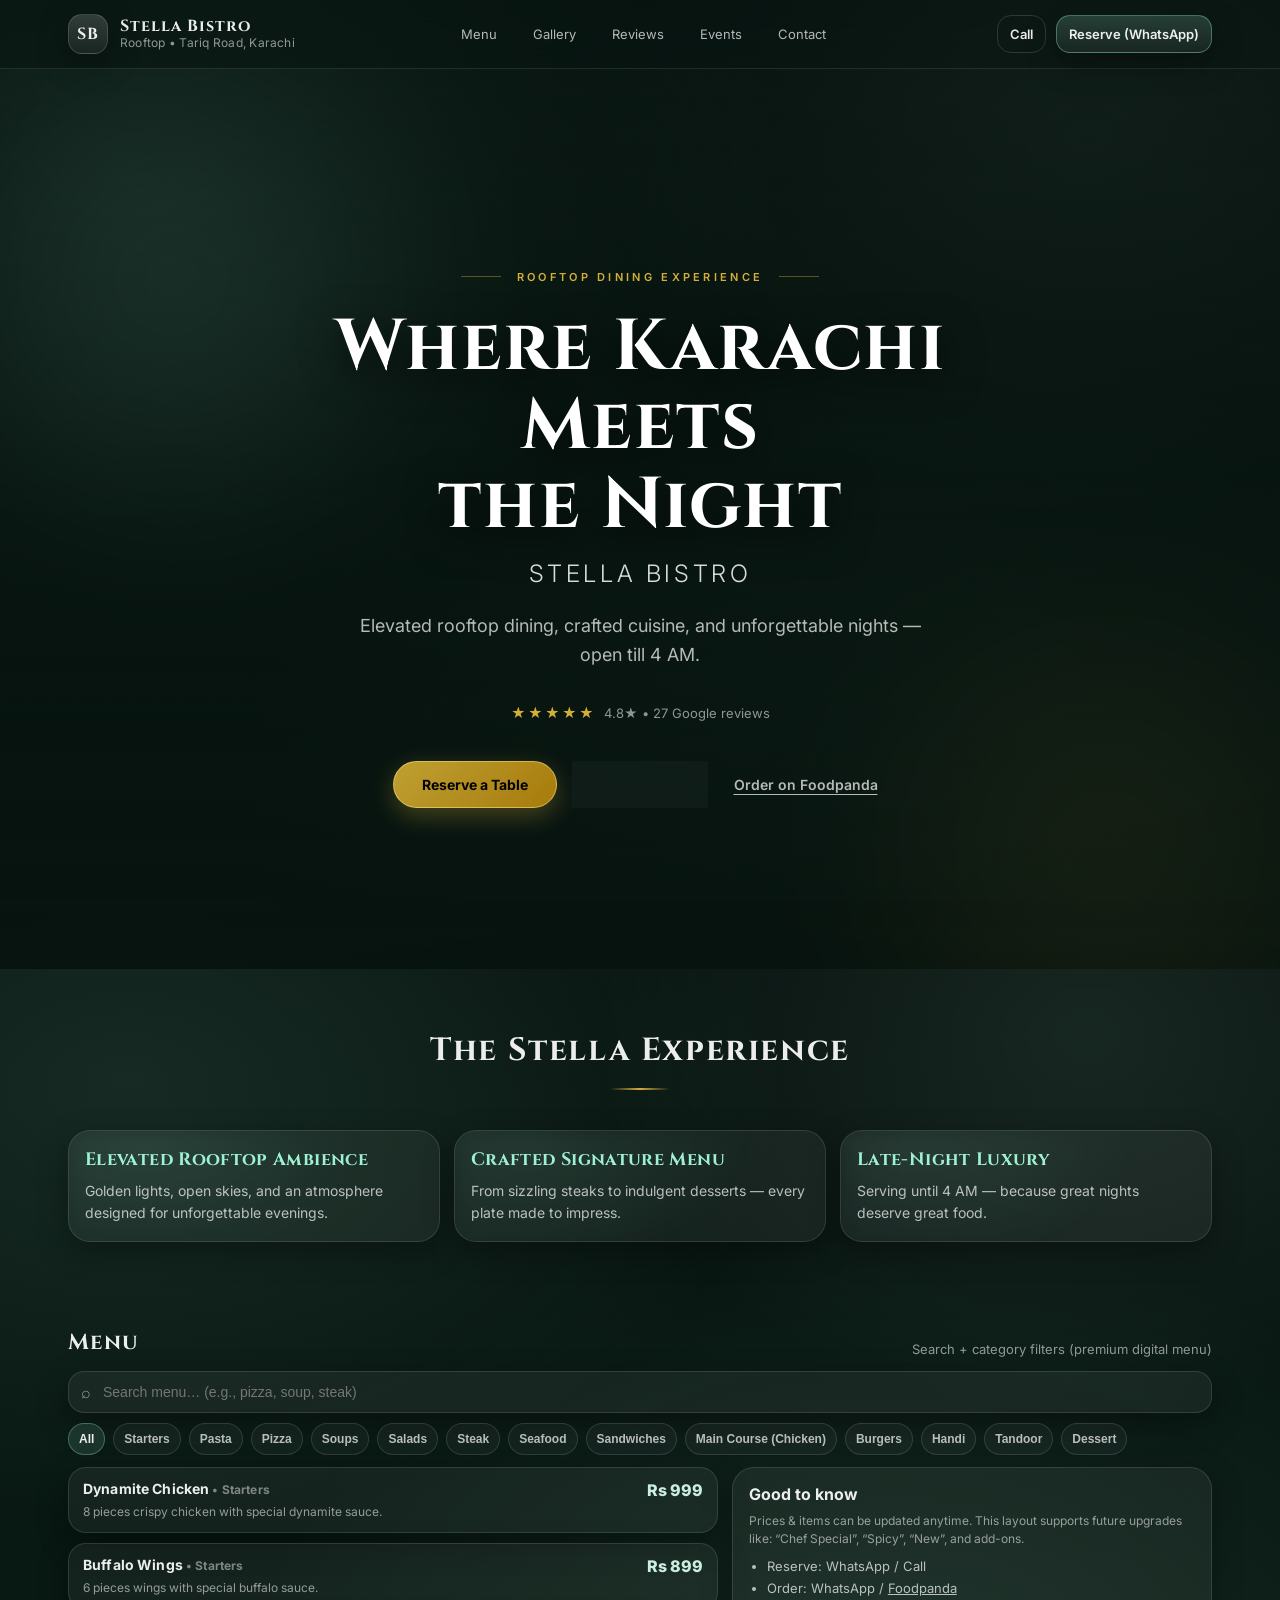
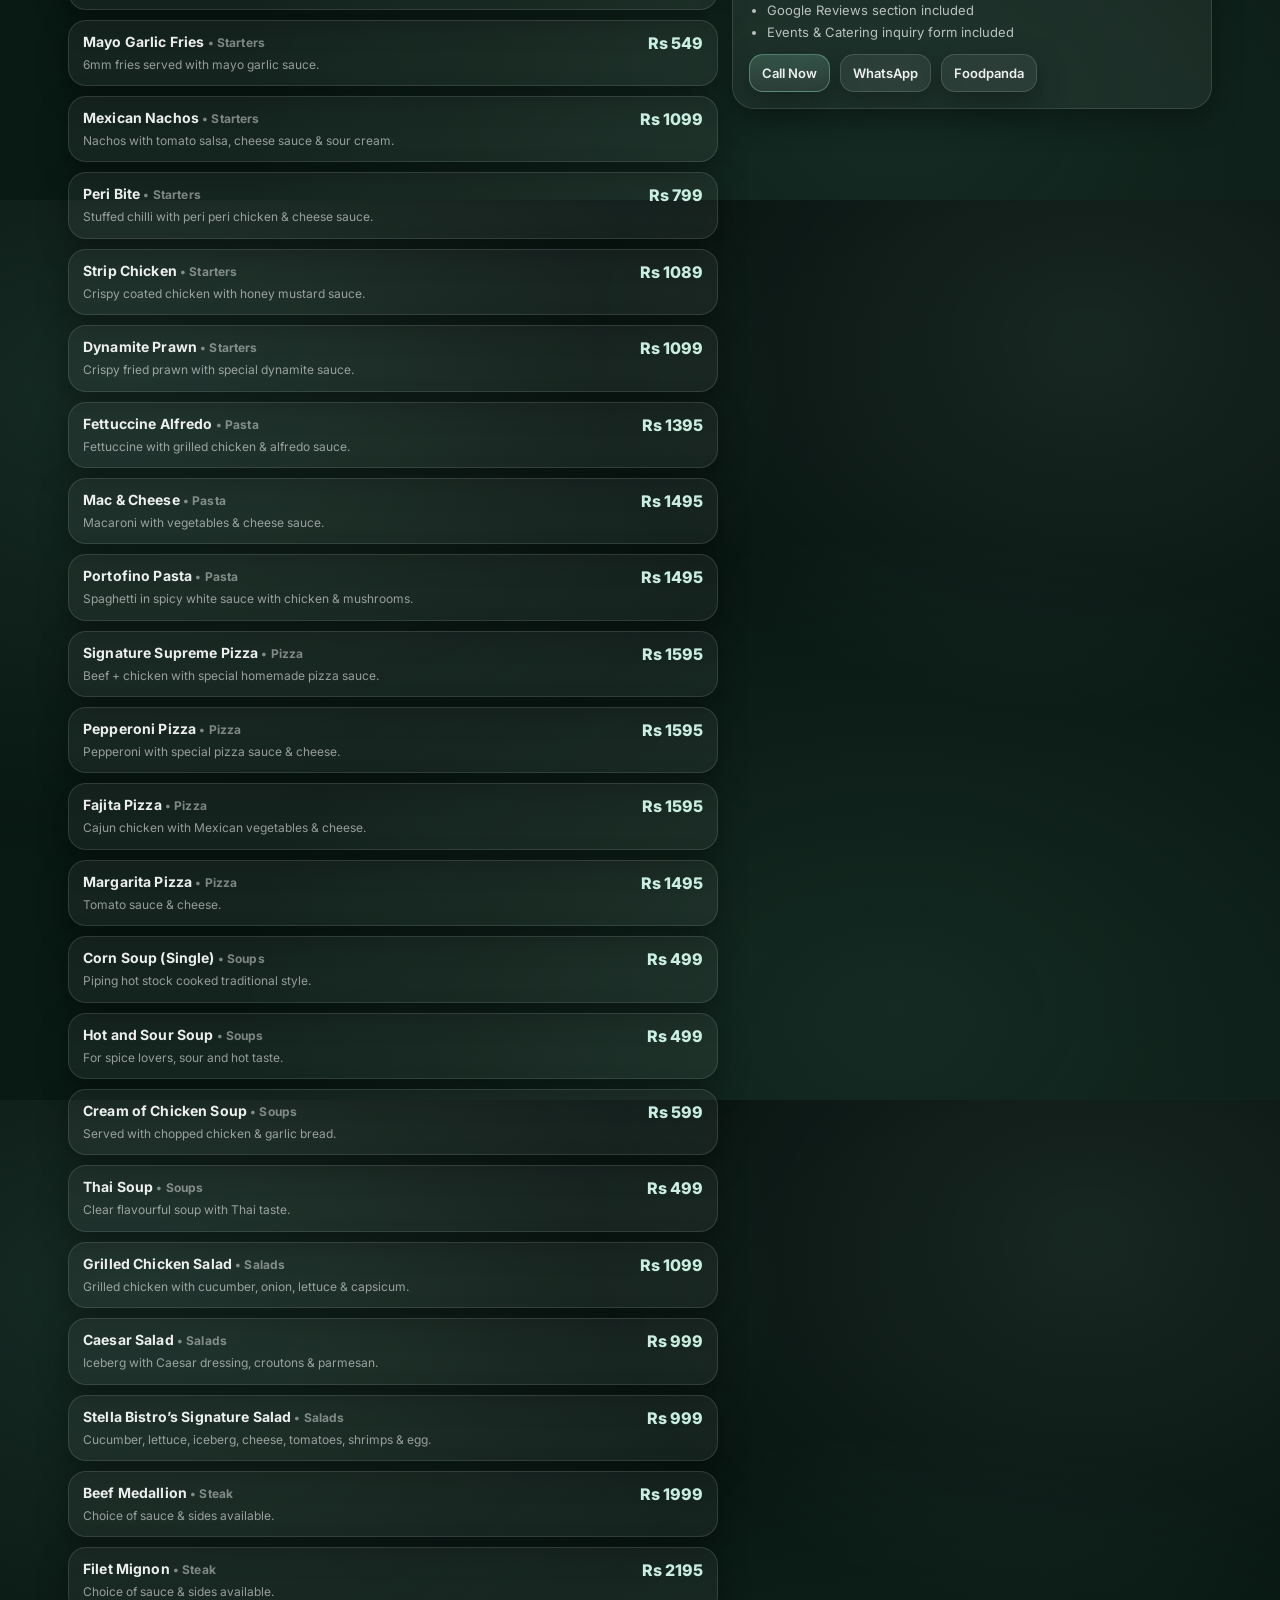
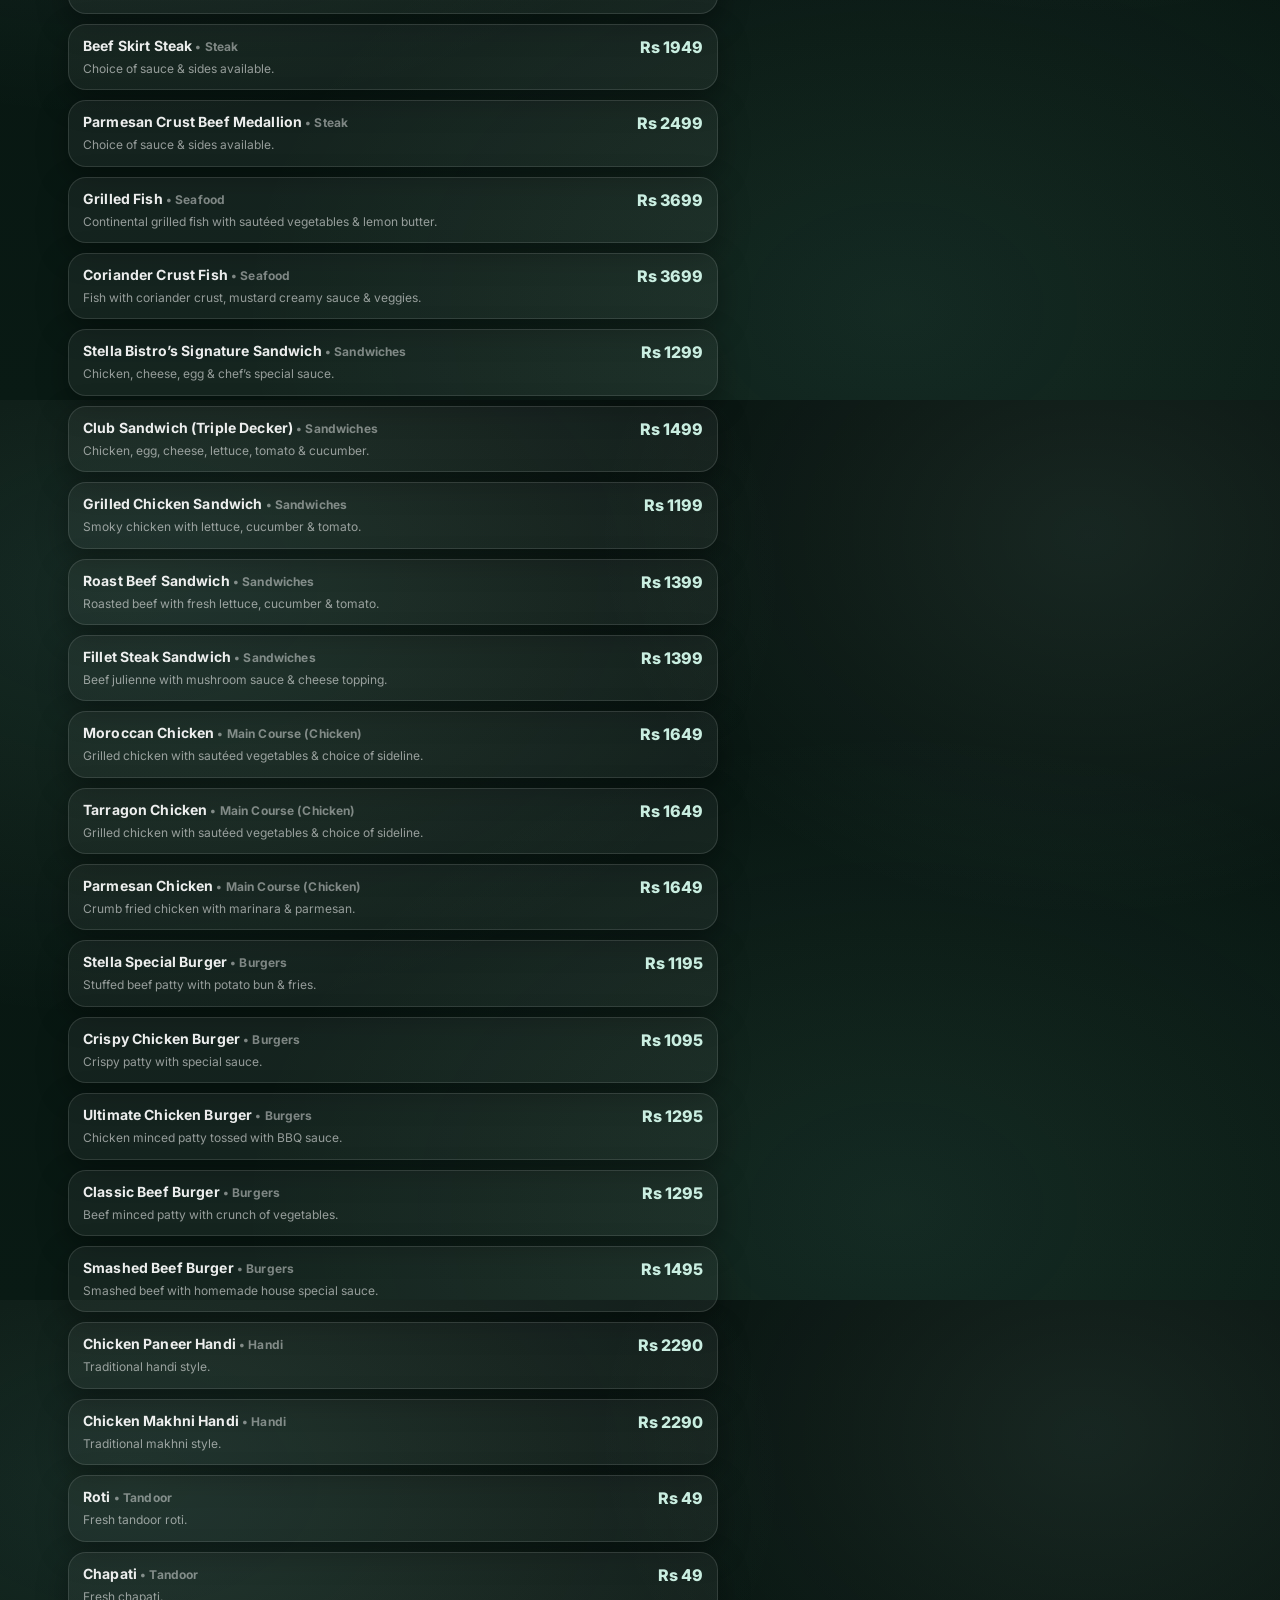
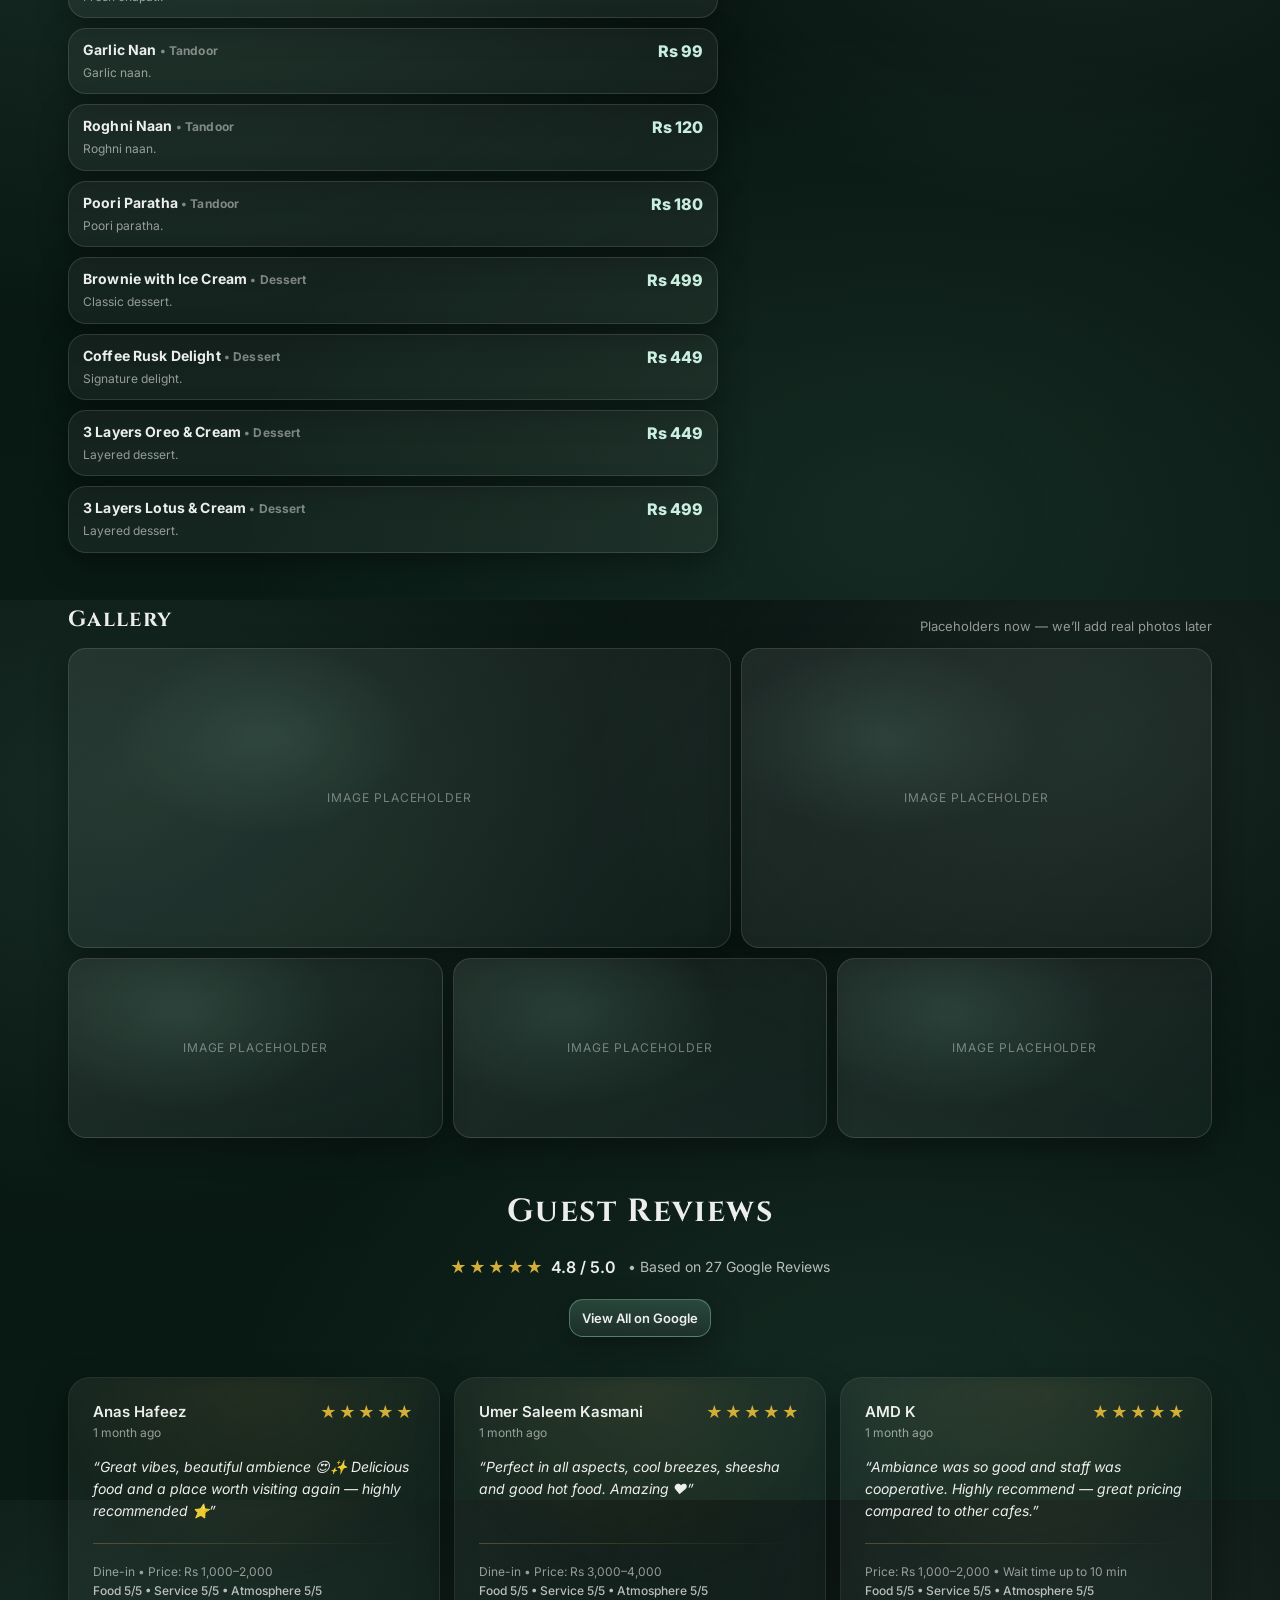
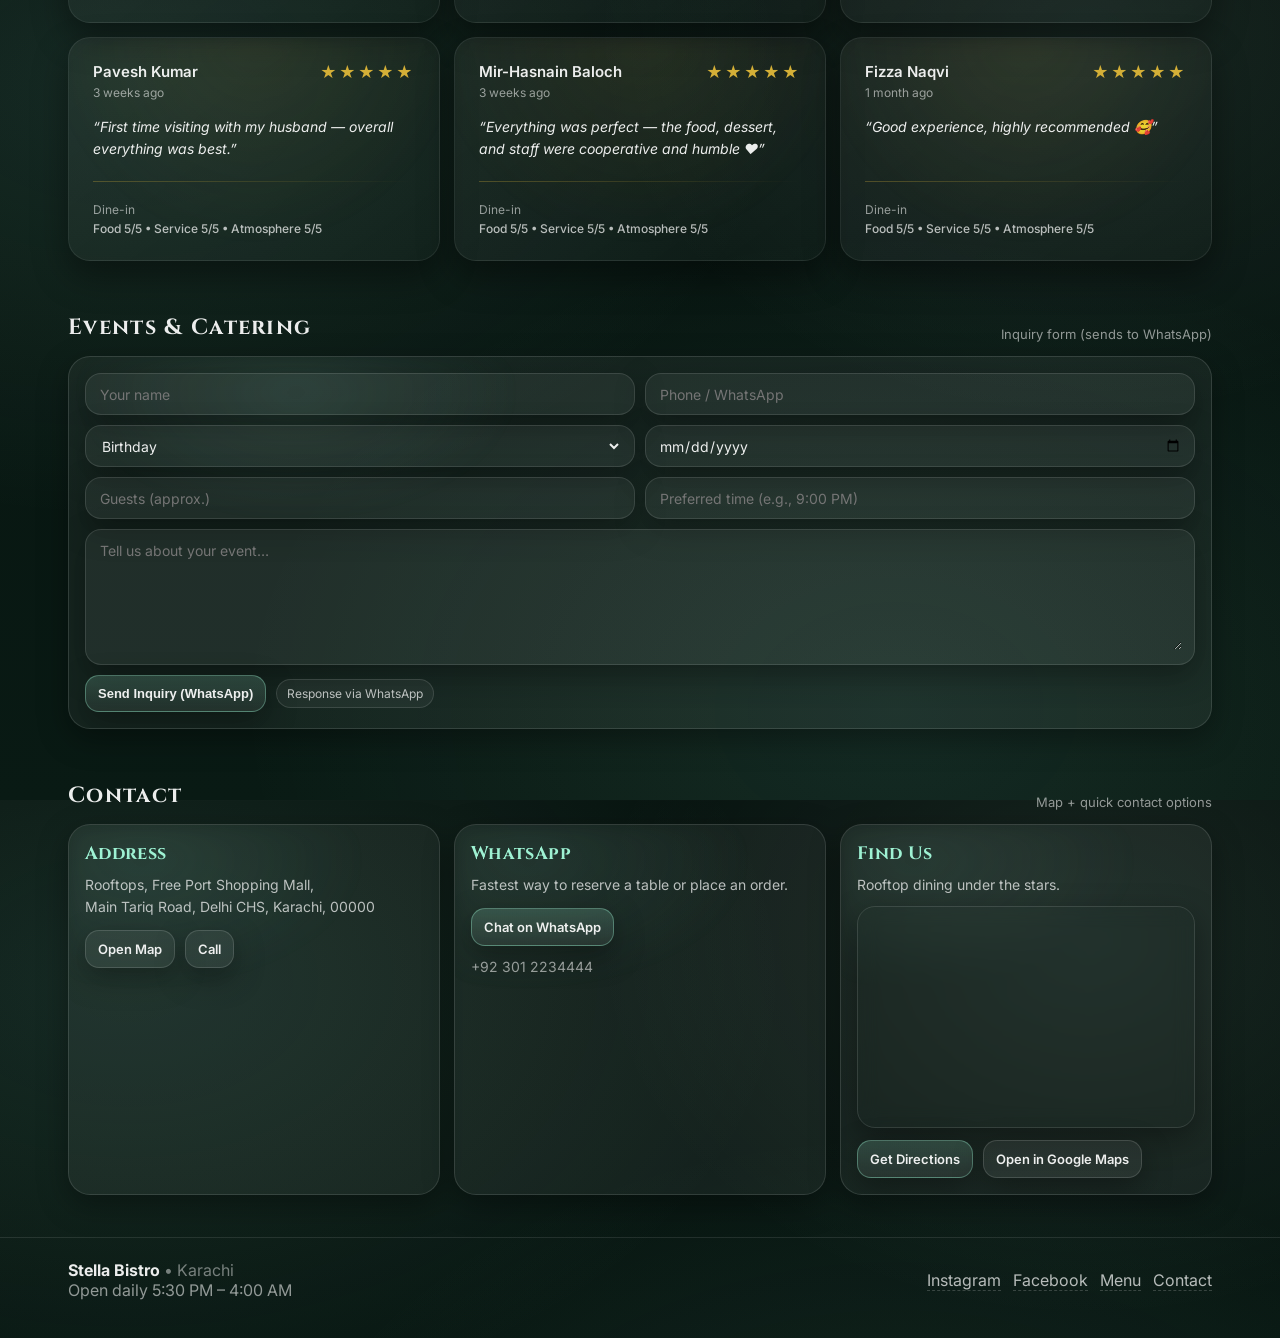
==== commit c4767e47: "Update index.html" ====
--- a/index.html
+++ b/index.html
@@ -220,109 +220,195 @@
             font-size: 12px;
         }
 
-        /* hero */
-        .hero {
-            padding: 54px 0 28px;
+        /* HERO FULLSCREEN */
+        .hero-fullscreen {
             position: relative;
-        }
-
-        .hero-grid {
-            display: grid;
-            grid-template-columns: 1.15fr .85fr;
-            gap: 22px;
-            align-items: stretch;
-        }
-
-        .hero-card {
-            border-radius: var(--radius2);
-            border: 1px solid rgba(255, 255, 255, .12);
-            background: linear-gradient(180deg, rgba(255, 255, 255, .08), rgba(255, 255, 255, .03));
-            box-shadow: var(--shadow);
+            min-height: 100vh;
+            display: flex;
+            align-items: center;
+            justify-content: center;
+            padding: 80px 18px 40px;
             overflow: hidden;
-            position: relative;
-            transform-style: preserve-3d;
-        }
-
-        /* 3D glow edge */
-        .hero-card:before {
+            text-align: center;
+            z-index: 1;
+        }
+
+        .hero-bg {
+            position: absolute;
+            inset: 0;
+            background: linear-gradient(180deg, rgba(7, 19, 15, 0.4) 0%, rgba(7, 19, 15, 0.95) 100%);
+            z-index: -1;
+            overflow: hidden;
+        }
+
+        /* Ambient floating orbs */
+        .hero-bg::before,
+        .hero-bg::after {
             content: "";
             position: absolute;
-            inset: -2px;
-            background: radial-gradient(600px 260px at 20% 20%, rgba(158, 242, 211, .18), transparent 55%),
-                radial-gradient(520px 280px at 90% 10%, rgba(217, 255, 241, .12), transparent 55%);
-            filter: blur(10px);
-            opacity: .9;
+            width: 600px;
+            height: 600px;
+            border-radius: 50%;
             pointer-events: none;
-        }
-
-        .hero-content {
-            position: relative;
-            padding: 28px;
+            filter: blur(80px);
+            opacity: 0.15;
+            animation: float 20s infinite alternate cubic-bezier(0.45, 0.05, 0.55, 0.95);
+        }
+
+        .hero-bg::before {
+            background: radial-gradient(circle at center, rgba(158, 242, 211, 0.8), transparent 70%);
+            top: -10%;
+            left: -10%;
+        }
+
+        .hero-bg::after {
+            background: radial-gradient(circle at center, rgba(212, 175, 55, 0.6), transparent 70%);
+            bottom: -20%;
+            right: -10%;
+            animation-duration: 25s;
+            animation-delay: -10s;
+        }
+
+        @keyframes float {
+            0% {
+                transform: translate(0, 0) scale(1);
+            }
+
+            50% {
+                transform: translate(50px, -50px) scale(1.1);
+            }
+
+            100% {
+                transform: translate(-30px, 30px) scale(0.95);
+            }
+        }
+
+        .hero-content-minimal {
             display: flex;
             flex-direction: column;
-            gap: 14px;
-            min-height: 420px;
-        }
-
-        .hero h2 {
-            margin: 6px 0 0;
-            font-family: Cinzel, serif;
+            align-items: center;
+            max-width: 800px;
+            gap: 24px;
+        }
+
+        .hero-label {
+            font-size: 11px;
+            text-transform: uppercase;
+            letter-spacing: 0.3em;
+            color: #d4af37;
+            font-weight: 600;
+            display: flex;
+            align-items: center;
+            gap: 16px;
+        }
+
+        .hero-label::before,
+        .hero-label::after {
+            content: "";
+            height: 1px;
+            width: 40px;
+            background: rgba(212, 175, 55, 0.4);
+        }
+
+        .hero-headline {
+            margin: 0;
+            font-family: 'Cinzel', serif;
+            font-size: clamp(40px, 6vw, 72px);
             font-weight: 700;
-            letter-spacing: .06em;
-            font-size: clamp(28px, 3.4vw, 44px);
-            line-height: 1.08;
-            text-shadow: 0 10px 30px rgba(0, 0, 0, .35);
-        }
-
-        .hero p {
+            line-height: 1.1;
+            letter-spacing: 0.02em;
+            color: #ffffff;
+            text-shadow: 0 10px 40px rgba(0, 0, 0, 0.8);
+        }
+
+        .hero-subheading {
+            margin: -10px 0 0 0;
+            font-family: 'Inter', sans-serif;
+            font-size: clamp(18px, 2vw, 24px);
+            font-weight: 300;
+            letter-spacing: 0.15em;
+            text-transform: uppercase;
+            color: rgba(255, 255, 255, 0.85);
+        }
+
+        .hero-body {
             margin: 0;
+            font-size: clamp(15px, 1.5vw, 18px);
             color: var(--muted);
-            font-size: 15px;
-            line-height: 1.55;
-            max-width: 62ch;
-        }
-
-        .hero-ctas {
-            display: flex;
+            line-height: 1.6;
+            max-width: 580px;
+            font-weight: 400;
+        }
+
+        .hero-actions {
+            display: flex;
+            gap: 16px;
+            margin-top: 16px;
             flex-wrap: wrap;
-            gap: 10px;
-            margin-top: 8px;
-        }
-
-        .meta {
-            margin-top: auto;
-            display: flex;
-            flex-wrap: wrap;
-            gap: 10px;
-        }
-
-        .info-card {
-            border-radius: var(--radius2);
-            border: 1px solid rgba(255, 255, 255, .12);
-            background: rgba(255, 255, 255, .05);
-            box-shadow: var(--shadow2);
-            padding: 18px;
-            display: flex;
-            flex-direction: column;
-            gap: 12px;
-            min-height: 420px;
-            position: relative;
-            overflow: hidden;
-        }
-
-        .info-card:before {
-            content: "";
-            position: absolute;
-            inset: -1px;
-            background: radial-gradient(520px 280px at 30% 20%, rgba(217, 255, 241, .10), transparent 55%),
-                radial-gradient(520px 320px at 90% 90%, rgba(158, 242, 211, .10), transparent 60%);
-            filter: blur(10px);
-            opacity: .9;
-            pointer-events: none;
-        }
-
-        .info-card>* {
-            position: relative
+            justify-content: center;
+        }
+
+        .hero-actions .btn {
+            padding: 14px 28px;
+            font-size: 14px;
+            border-radius: 30px;
+        }
+
+        .glowing-accent {
+            background: linear-gradient(135deg, rgba(212, 175, 55, 0.9), rgba(184, 134, 11, 0.9)) !important;
+            border: 1px solid rgba(255, 235, 133, 0.5) !important;
+            color: #000 !important;
+            box-shadow: 0 8px 25px rgba(212, 175, 55, 0.3) !important;
+            font-weight: 700 !important;
+        }
+
+        .glowing-accent:hover {
+            box-shadow: 0 12px 35px rgba(212, 175, 55, 0.5) !important;
+            transform: translateY(-2px);
+        }
+
+        .outline-accent {
+            border: 1px solid rgba(255, 255, 255, 0.3) !important;
+            color: #fff !important;
+            background: rgba(255, 255, 255, 0.03) !important;
+            backdrop-filter: blur(10px);
+        }
+
+        .outline-accent:hover {
+            border-color: rgba(255, 255, 255, 0.6) !important;
+            background: rgba(255, 255, 255, 0.1) !important;
+        }
+
+        .subtle-accent {
+            color: var(--muted) !important;
+            border: none !important;
+            background: transparent !important;
+            text-decoration: underline;
+            text-underline-offset: 4px;
+            padding-left: 10px !important;
+            padding-right: 10px !important;
+            box-shadow: none !important;
+        }
+
+        .subtle-accent:hover {
+            color: #fff !important;
+            background: transparent !important;
+            transform: none !important;
+        }
+
+        .hero-trust {
+            display: flex;
+            align-items: center;
+            gap: 8px;
+            margin-top: 10px;
+            font-size: 13px;
+            color: var(--muted2);
+        }
+
+        .hero-trust .stars {
+            color: #d4af37;
+            font-size: 14px;
+            letter-spacing: 2px;
         }
 
         .kpi {
@@ -957,102 +1043,31 @@
     </div>
 
     <!-- HERO -->
-    <header class="hero">
-        <div class="container">
-            <div class="hero-grid">
-                <div class="hero-card" id="tiltCard">
-                    <div class="hero-content">
-                        <span class="pill">Premium Rooftop Dining • Open Daily 5:30 PM – 4:00 AM</span>
-                        <h2>Elevated nights.<br />Signature flavours.</h2>
-                        <p>
-                            Stella Bistro brings a refined rooftop experience to Tariq Road—crafted plates, warm
-                            ambience,
-                            and late-night dining done right.
-                        </p>
-
-                        <div class="hero-ctas">
-                            <a class="btn primary" id="waReserveHero" href="#" rel="noopener">Reserve a Table</a>
-                            <a class="btn" id="waOrderHero" href="#" rel="noopener">Order Now (WhatsApp)</a>
-                            <a class="btn" href="https://www.foodpanda.pk/restaurant/h0pd/stella-bistro-h0pd"
-                                target="_blank" rel="noopener">Order on Foodpanda</a>
-                            <a class="btn" href="https://share.google/bHI5Lp76gFNFmn0Wo" target="_blank"
-                                rel="noopener">Get Directions</a>
-                        </div>
-
-                        <div class="meta">
-                            <span class="pill">📍 Rooftops, Free Port Shopping Mall, Main Tariq Road</span>
-                            <span class="pill">📞 +92 301 2234444</span>
-                            <span class="pill">🌙 Late-night service</span>
-                        </div>
-                    </div>
-                </div>
-
-                <aside class="info-card">
-                    <div>
-                        <div class="section-title" style="margin:0 0 6px">
-                            <h3 style="font-size:18px">Quick Actions</h3>
-                            <p>Pitch-ready essentials</p>
-                        </div>
-                        <div class="kpi">
-                            <div class="tile">
-                                <div class="label">Reservation</div>
-                                <div class="value">WhatsApp / Call</div>
-                                <small class="muted">Instant booking</small>
-                            </div>
-                            <div class="tile">
-                                <div class="label">Ordering</div>
-                                <div class="value">WhatsApp / Foodpanda</div>
-                                <small class="muted"><a
-                                        href="https://www.foodpanda.pk/restaurant/h0pd/stella-bistro-h0pd"
-                                        target="_blank" style="text-decoration: underline;">Order on
-                                        Foodpanda</a></small>
-                            </div>
-                            <div class="tile">
-                                <div class="label">Menu</div>
-                                <div class="value">Categories + Search</div>
-                                <small class="muted">Fast filtering</small>
-                            </div>
-                            <div class="tile">
-                                <div class="label">Events</div>
-                                <div class="value">Inquiry Form</div>
-                                <small class="muted">Catering-ready</small>
-                            </div>
-                        </div>
-                    </div>
-
-                    <div class="sep"></div>
-
-                    <div>
-                        <div class="section-title" style="margin:0 0 6px">
-                            <h3 style="font-size:18px">Hours</h3>
-                            <p>Mon–Sun</p>
-                        </div>
-                        <p style="margin:0; color:var(--muted); line-height:1.6">
-                            Monday – Sunday<br />
-                            <b style="color:var(--text)">5:30 PM – 4:00 AM</b>
-                        </p>
-                    </div>
-
-                    <div class="sep"></div>
-
-                    <div>
-                        <div class="section-title" style="margin:0 0 6px">
-                            <h3 style="font-size:18px">Social</h3>
-                            <p>Follow Stella</p>
-                        </div>
-                        <div style="display:flex; gap:10px; flex-wrap:wrap">
-                            <a class="btn" href="https://www.instagram.com/stellabistro.pk/" target="_blank"
-                                rel="noopener">Instagram</a>
-                            <a class="btn" href="https://www.facebook.com/p/Stella-Bistro-61584550546857/"
-                                target="_blank" rel="noopener">Facebook</a>
-                            <a class="btn" href="https://www.foodpanda.pk/restaurant/h0pd/stella-bistro-h0pd"
-                                target="_blank" rel="noopener">Foodpanda</a>
-                        </div>
-                    </div>
-                </aside>
+    <header class="hero-fullscreen">
+        <div class="hero-bg"></div>
+        <div class="container hero-center">
+            <div class="hero-content-minimal fade-in-up">
+                <span class="hero-label">Rooftop Dining Experience</span>
+                <h2 class="hero-headline">Where Karachi Meets<br />the Night</h2>
+                <h3 class="hero-subheading">Stella Bistro</h3>
+                <p class="hero-body">Elevated rooftop dining, crafted cuisine, and unforgettable nights — open till 4
+                    AM.</p>
+
+                <div class="hero-trust fade-in-up delay-1">
+                    <span class="stars">★★★★★</span> 4.8★ • 27 Google reviews
+                </div>
+
+                <div class="hero-actions fade-in-up delay-2">
+                    <a class="btn primary glowing-accent" id="waReserveHero" href="#" rel="noopener">Reserve a Table</a>
+                    <a class="btn ghost outline-accent" href="#menu">View Menu</a>
+                    <a class="btn ghost subtle-accent"
+                        href="https://www.foodpanda.pk/restaurant/h0pd/stella-bistro-h0pd" target="_blank"
+                        rel="noopener">Order on Foodpanda</a>
+                </div>
             </div>
         </div>
     </header>
+
 
     <!-- THE STELLA EXPERIENCE -->
     <section class="experience-section">
@@ -1602,20 +1617,22 @@
         });
 
         // ===========
-        // Simple 3D tilt on hero card (premium feel)
+        // Simple 3D tilt (only if tiltCard exists)
         // ===========
         const card = document.getElementById("tiltCard");
-        card.addEventListener("mousemove", (e) => {
-            const r = card.getBoundingClientRect();
-            const x = e.clientX - r.left;
-            const y = e.clientY - r.top;
-            const rx = ((y / r.height) - 0.5) * -7;
-            const ry = ((x / r.width) - 0.5) * 7;
-            card.style.transform = `rotateX(${rx}deg) rotateY(${ry}deg) translateZ(0)`;
-        });
-        card.addEventListener("mouseleave", () => {
-            card.style.transform = "rotateX(0deg) rotateY(0deg)";
-        });
+        if (card) {
+            card.addEventListener("mousemove", (e) => {
+                const r = card.getBoundingClientRect();
+                const x = e.clientX - r.left;
+                const y = e.clientY - r.top;
+                const rx = ((y / r.height) - 0.5) * -7;
+                const ry = ((x / r.width) - 0.5) * 7;
+                card.style.transform = `rotateX(${rx}deg) rotateY(${ry}deg) translateZ(0)`;
+            });
+            card.addEventListener("mouseleave", () => {
+                card.style.transform = "rotateX(0deg) rotateY(0deg)";
+            });
+        }
 
         // ===========
         // Scroll Fade Anims
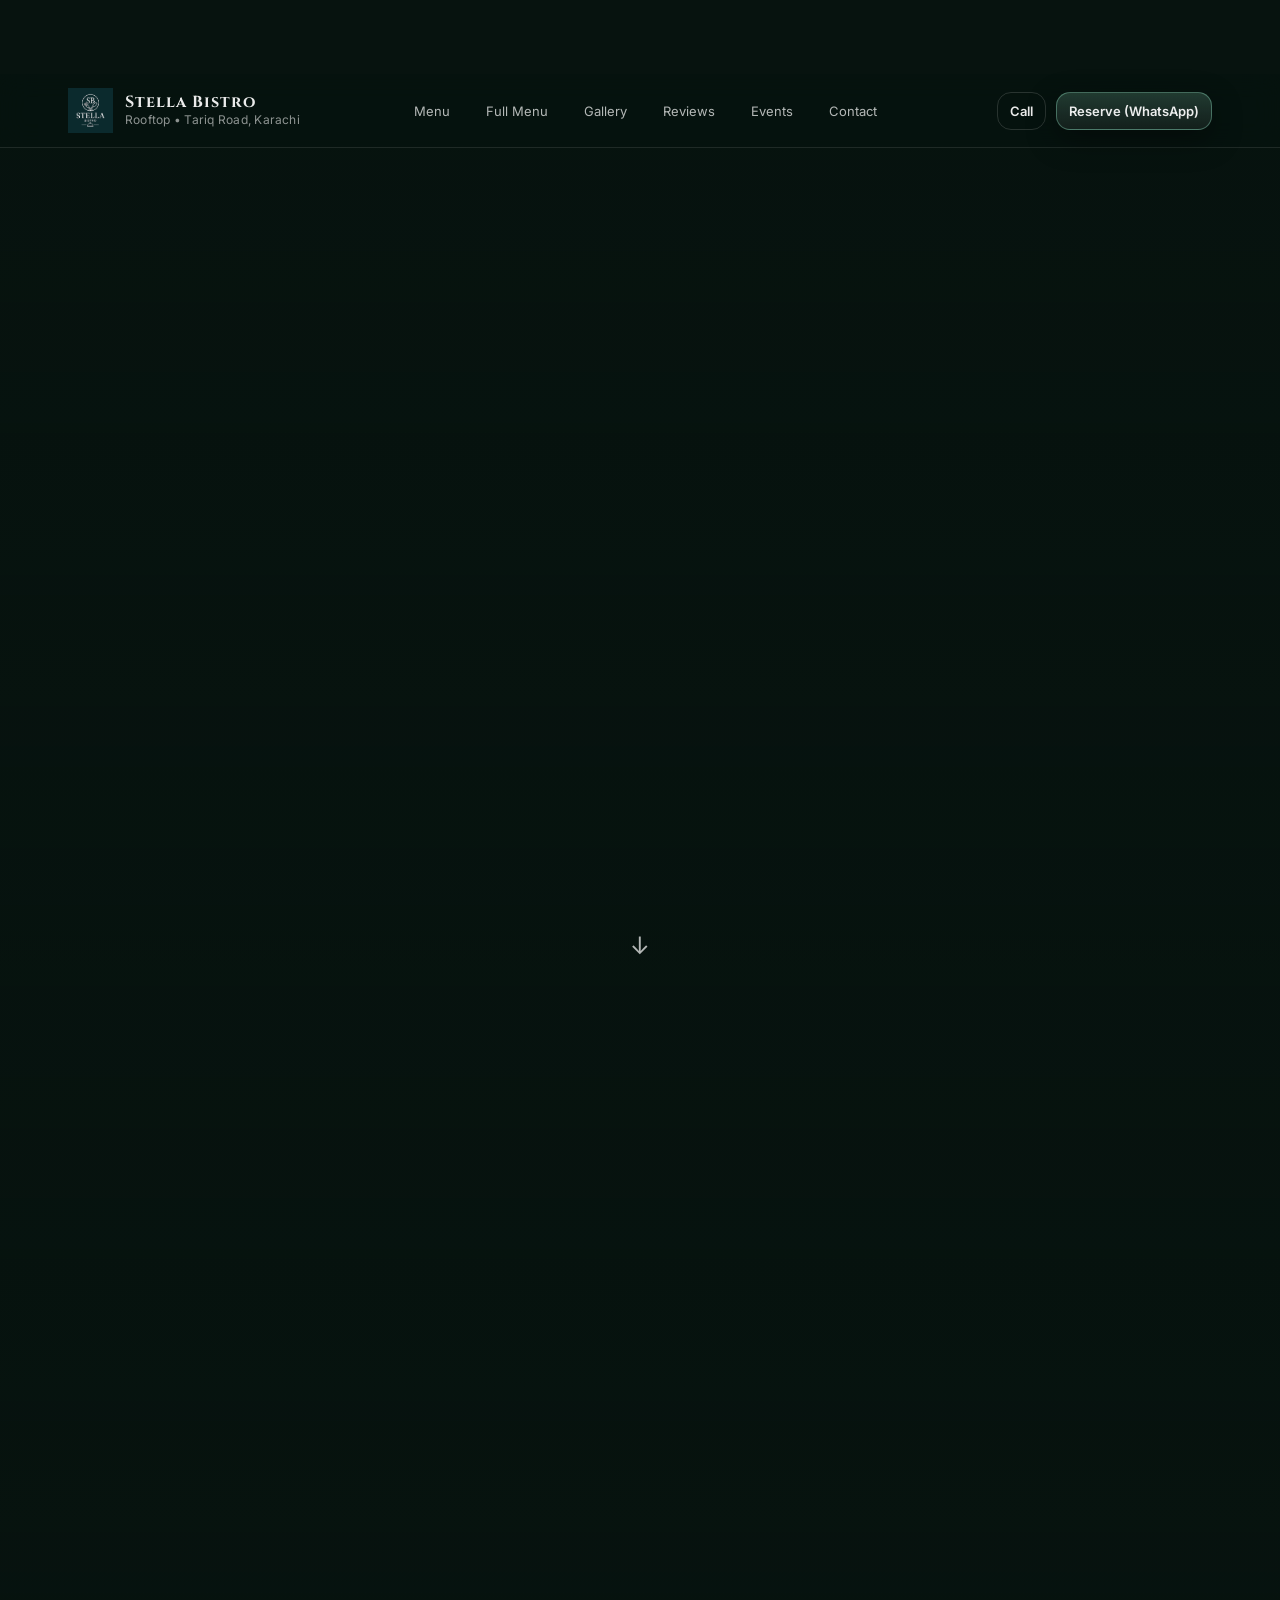
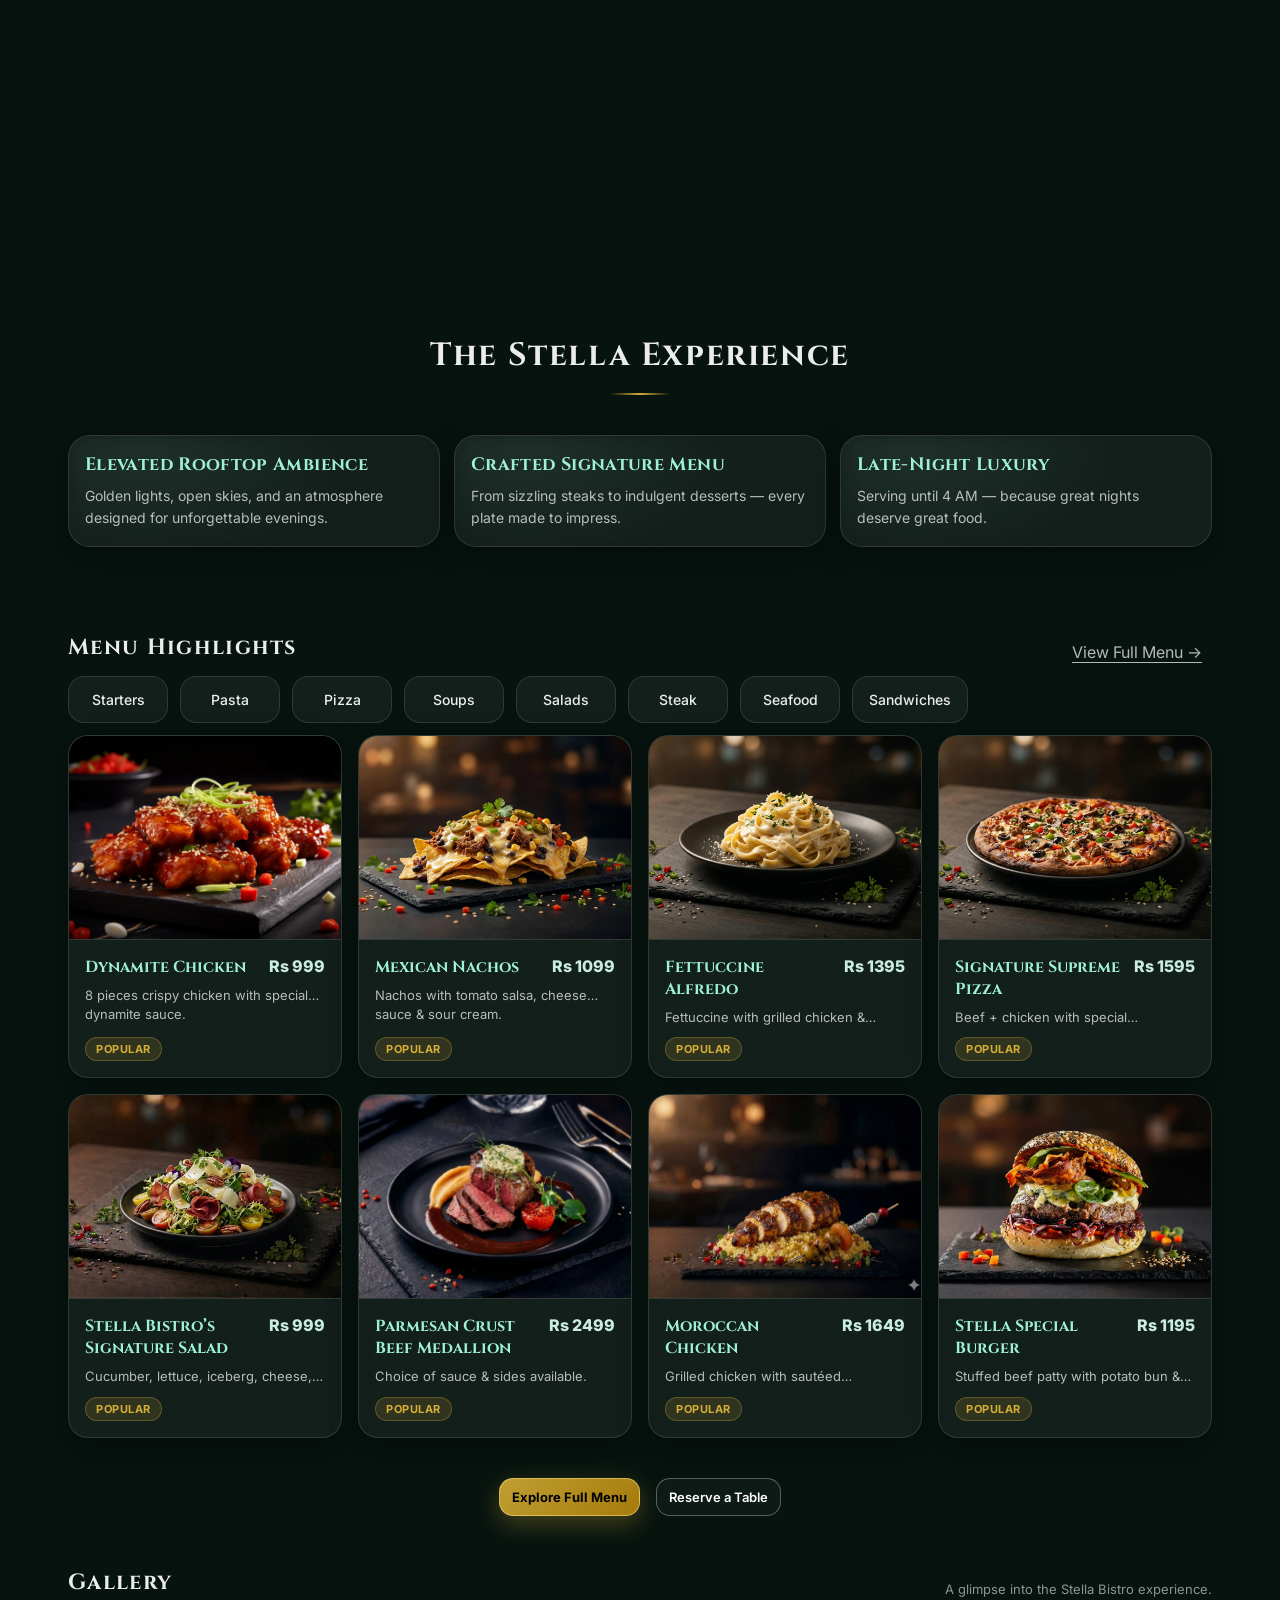
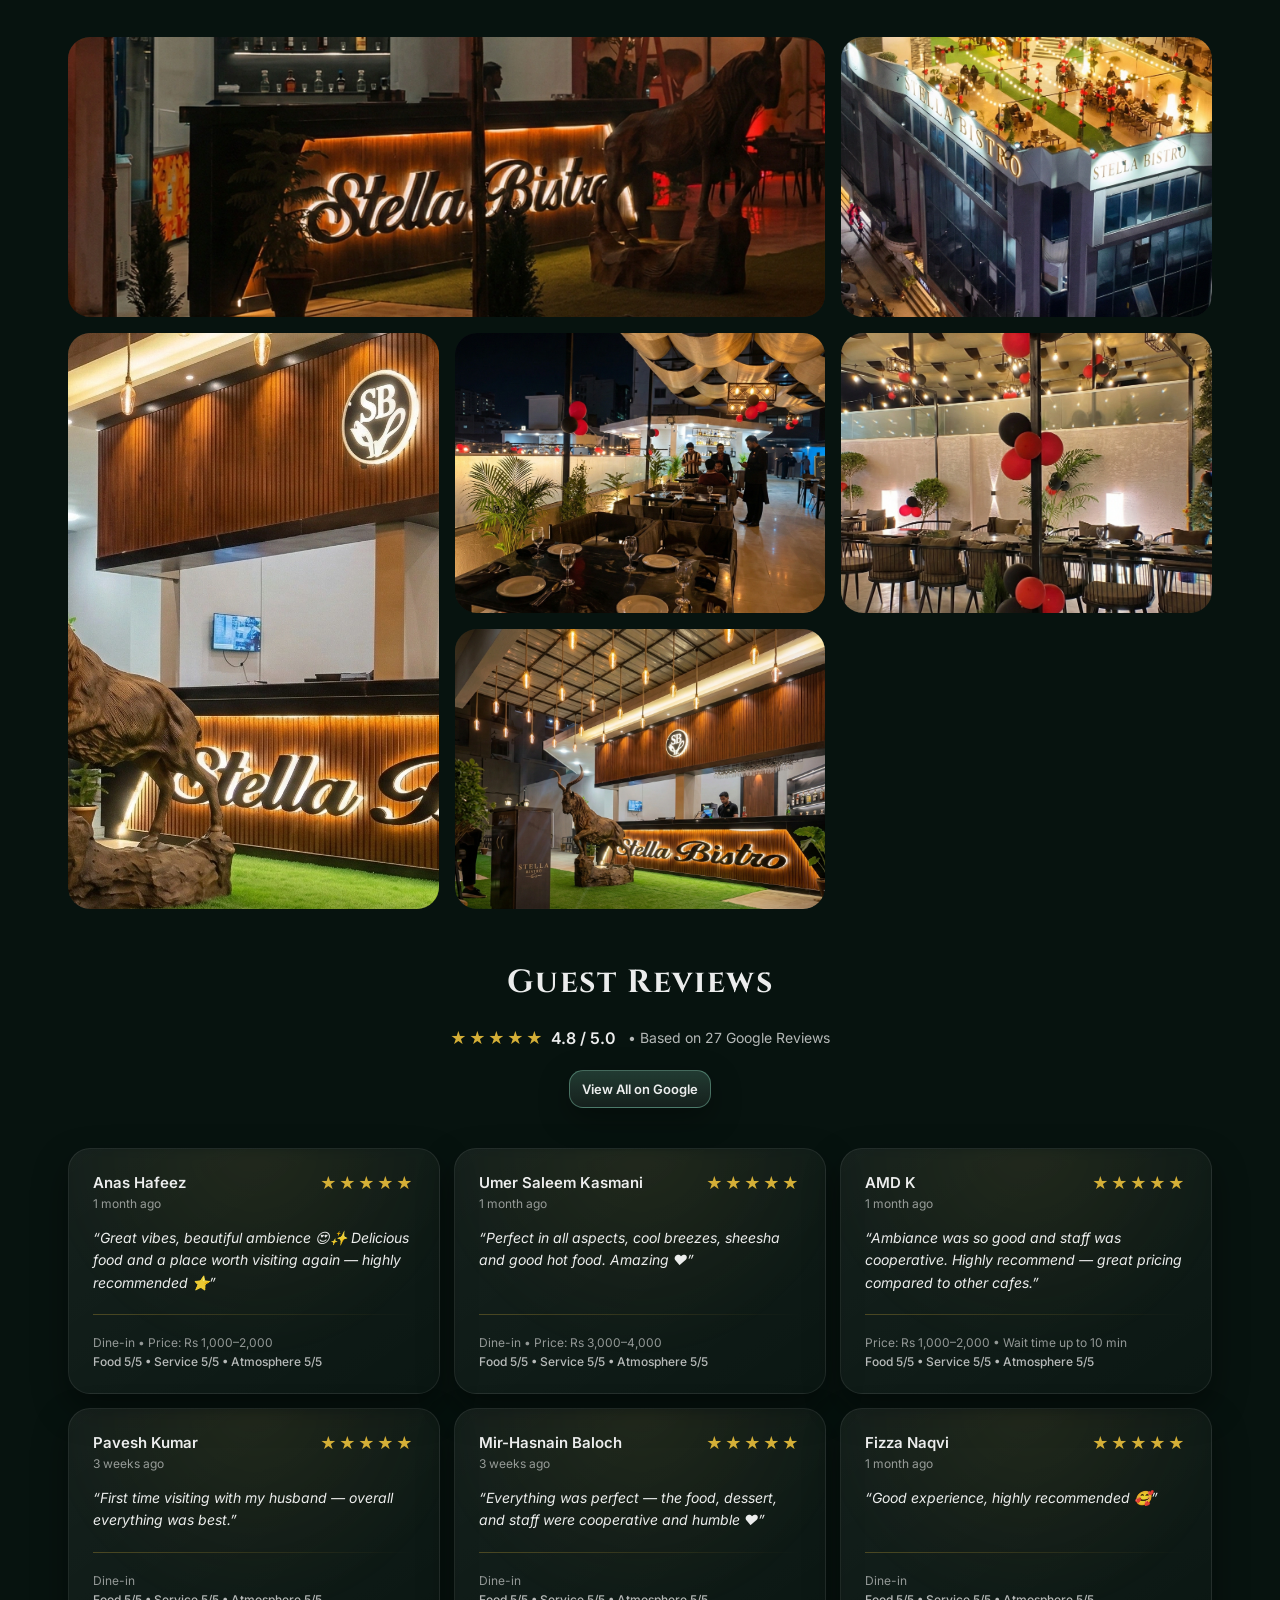
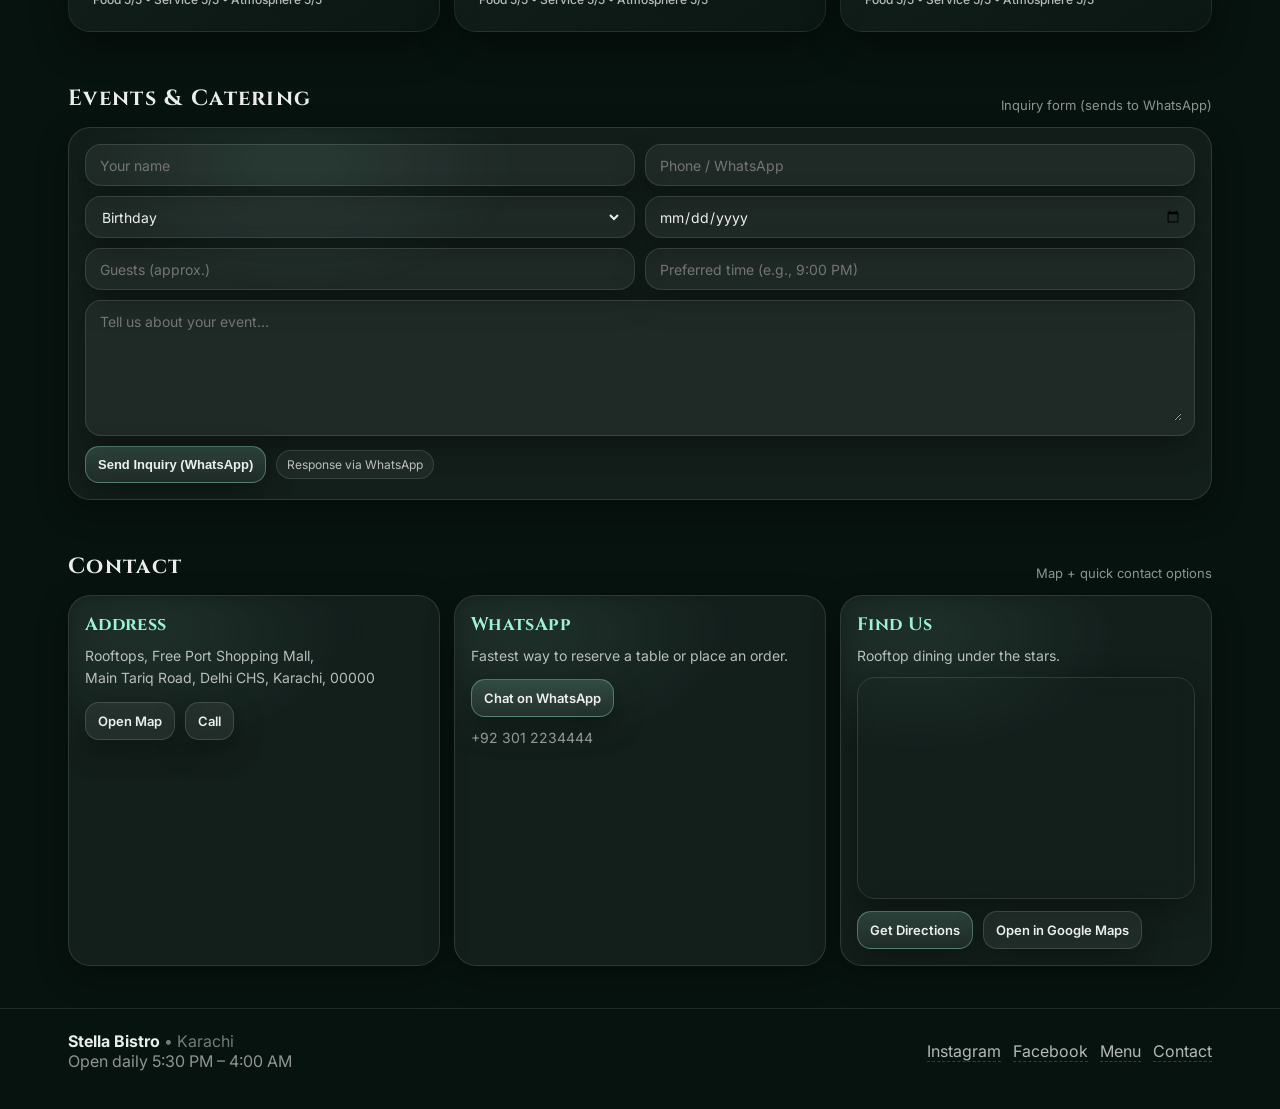
==== commit 9db98162: "feat: complete scrolling hero, scroll snapping, gallery, and menu data architecture" ====
--- a/index.html
+++ b/index.html
@@ -12,1005 +12,10 @@
     <link rel="preconnect" href="https://fonts.googleapis.com">
     <link rel="preconnect" href="https://fonts.gstatic.com" crossorigin>
     <link
-        href="https://fonts.googleapis.com/css2?family=Cinzel:wght@500;600;700&family=Inter:wght@400;500;600&display=swap"
+        href="https://fonts.googleapis.com/css2?family=Cinzel:wght@500;600;700&family=Great+Vibes&family=Inter:wght@400;500;600&display=swap"
         rel="stylesheet">
 
-    <style>
-        :root {
-            /* Theme: match menu vibe (dark green + white) */
-            --bg0: #07130f;
-            --bg1: #091a14;
-            --card: rgba(255, 255, 255, .06);
-            --card2: rgba(255, 255, 255, .08);
-            --stroke: rgba(255, 255, 255, .14);
-            --text: rgba(255, 255, 255, .92);
-            --muted: rgba(255, 255, 255, .70);
-            --muted2: rgba(255, 255, 255, .55);
-            --accent: #d9fff1;
-            --accent2: #9ef2d3;
-            --shadow: 0 18px 45px rgba(0, 0, 0, .45);
-            --shadow2: 0 10px 30px rgba(0, 0, 0, .35);
-            --radius: 22px;
-            --radius2: 28px;
-            --max: 1180px;
-        }
-
-        * {
-            box-sizing: border-box
-        }
-
-        html,
-        body {
-            height: 100%
-        }
-
-        body {
-            margin: 0;
-            color: var(--text);
-            font-family: Inter, system-ui, -apple-system, Segoe UI, Roboto, Arial, sans-serif;
-            background:
-                radial-gradient(1200px 800px at 10% 20%, rgba(158, 242, 211, .10), transparent 55%),
-                radial-gradient(900px 700px at 85% 15%, rgba(217, 255, 241, .08), transparent 55%),
-                radial-gradient(1100px 800px at 70% 90%, rgba(158, 242, 211, .08), transparent 60%),
-                linear-gradient(180deg, var(--bg0), var(--bg1));
-            overflow-x: hidden;
-        }
-
-        /* subtle pattern */
-        body:before {
-            content: "";
-            position: fixed;
-            inset: 0;
-            background-image:
-                radial-gradient(circle at 1px 1px, rgba(255, 255, 255, .06) 1px, transparent 0);
-            background-size: 26px 26px;
-            opacity: .35;
-            pointer-events: none;
-            mix-blend-mode: overlay;
-        }
-
-        a {
-            color: inherit;
-            text-decoration: none
-        }
-
-        .container {
-            max-width: var(--max);
-            margin: 0 auto;
-            padding: 0 18px
-        }
-
-        /* top nav */
-        .nav {
-            position: sticky;
-            top: 0;
-            z-index: 50;
-            backdrop-filter: blur(14px);
-            background: rgba(7, 19, 15, .55);
-            border-bottom: 1px solid rgba(255, 255, 255, .10);
-        }
-
-        .nav-inner {
-            display: flex;
-            align-items: center;
-            justify-content: space-between;
-            padding: 14px 0;
-            gap: 12px;
-        }
-
-        .brand {
-            display: flex;
-            align-items: center;
-            gap: 12px;
-            min-width: 220px;
-        }
-
-        .mark {
-            width: 40px;
-            height: 40px;
-            border-radius: 14px;
-            background: linear-gradient(180deg, rgba(255, 255, 255, .16), rgba(255, 255, 255, .06));
-            border: 1px solid rgba(255, 255, 255, .14);
-            box-shadow: var(--shadow2);
-            position: relative;
-            overflow: hidden;
-        }
-
-        .mark:after {
-            content: "SB";
-            position: absolute;
-            inset: 0;
-            display: grid;
-            place-items: center;
-            font-family: Cinzel, serif;
-            letter-spacing: .06em;
-            font-weight: 700;
-            color: rgba(255, 255, 255, .92);
-        }
-
-        .brand h1 {
-            margin: 0;
-            font-family: Cinzel, serif;
-            font-weight: 700;
-            letter-spacing: .06em;
-            font-size: 16px;
-            line-height: 1.1;
-        }
-
-        .brand p {
-            margin: 0;
-            color: var(--muted2);
-            font-size: 12px;
-            letter-spacing: .02em;
-        }
-
-        .links {
-            display: flex;
-            gap: 14px;
-            flex-wrap: wrap;
-            justify-content: center
-        }
-
-        .links a {
-            font-size: 13px;
-            color: var(--muted);
-            padding: 8px 10px;
-            border-radius: 12px;
-            border: 1px solid transparent;
-            transition: .2s ease;
-        }
-
-        .links a:hover {
-            color: var(--text);
-            border-color: rgba(255, 255, 255, .12);
-            background: rgba(255, 255, 255, .05);
-        }
-
-        .actions {
-            display: flex;
-            gap: 10px;
-            justify-content: flex-end;
-            min-width: 220px
-        }
-
-        .btn {
-            display: inline-flex;
-            align-items: center;
-            justify-content: center;
-            gap: 10px;
-            padding: 10px 12px;
-            border-radius: 14px;
-            border: 1px solid rgba(255, 255, 255, .14);
-            background: rgba(255, 255, 255, .06);
-            color: var(--text);
-            box-shadow: var(--shadow2);
-            transition: transform .18s ease, background .18s ease, border-color .18s ease;
-            font-weight: 600;
-            font-size: 13px;
-            cursor: pointer;
-            user-select: none;
-            white-space: nowrap;
-        }
-
-        .btn:hover {
-            transform: translateY(-1px);
-            background: rgba(255, 255, 255, .09);
-            border-color: rgba(255, 255, 255, .20)
-        }
-
-        .btn.primary {
-            background: linear-gradient(180deg, rgba(158, 242, 211, .18), rgba(255, 255, 255, .06));
-            border-color: rgba(158, 242, 211, .35);
-        }
-
-        .btn.ghost {
-            background: transparent;
-            box-shadow: none;
-        }
-
-        .pill {
-            display: inline-flex;
-            align-items: center;
-            gap: 8px;
-            padding: 6px 10px;
-            border: 1px solid rgba(255, 255, 255, .12);
-            background: rgba(255, 255, 255, .05);
-            border-radius: 999px;
-            color: var(--muted);
-            font-size: 12px;
-        }
-
-        /* HERO FULLSCREEN */
-        .hero-fullscreen {
-            position: relative;
-            min-height: 100vh;
-            display: flex;
-            align-items: center;
-            justify-content: center;
-            padding: 80px 18px 40px;
-            overflow: hidden;
-            text-align: center;
-            z-index: 1;
-        }
-
-        .hero-bg {
-            position: absolute;
-            inset: 0;
-            background: linear-gradient(180deg, rgba(7, 19, 15, 0.4) 0%, rgba(7, 19, 15, 0.95) 100%);
-            z-index: -1;
-            overflow: hidden;
-        }
-
-        /* Ambient floating orbs */
-        .hero-bg::before,
-        .hero-bg::after {
-            content: "";
-            position: absolute;
-            width: 600px;
-            height: 600px;
-            border-radius: 50%;
-            pointer-events: none;
-            filter: blur(80px);
-            opacity: 0.15;
-            animation: float 20s infinite alternate cubic-bezier(0.45, 0.05, 0.55, 0.95);
-        }
-
-        .hero-bg::before {
-            background: radial-gradient(circle at center, rgba(158, 242, 211, 0.8), transparent 70%);
-            top: -10%;
-            left: -10%;
-        }
-
-        .hero-bg::after {
-            background: radial-gradient(circle at center, rgba(212, 175, 55, 0.6), transparent 70%);
-            bottom: -20%;
-            right: -10%;
-            animation-duration: 25s;
-            animation-delay: -10s;
-        }
-
-        @keyframes float {
-            0% {
-                transform: translate(0, 0) scale(1);
-            }
-
-            50% {
-                transform: translate(50px, -50px) scale(1.1);
-            }
-
-            100% {
-                transform: translate(-30px, 30px) scale(0.95);
-            }
-        }
-
-        .hero-content-minimal {
-            display: flex;
-            flex-direction: column;
-            align-items: center;
-            max-width: 800px;
-            gap: 24px;
-        }
-
-        .hero-label {
-            font-size: 11px;
-            text-transform: uppercase;
-            letter-spacing: 0.3em;
-            color: #d4af37;
-            font-weight: 600;
-            display: flex;
-            align-items: center;
-            gap: 16px;
-        }
-
-        .hero-label::before,
-        .hero-label::after {
-            content: "";
-            height: 1px;
-            width: 40px;
-            background: rgba(212, 175, 55, 0.4);
-        }
-
-        .hero-headline {
-            margin: 0;
-            font-family: 'Cinzel', serif;
-            font-size: clamp(40px, 6vw, 72px);
-            font-weight: 700;
-            line-height: 1.1;
-            letter-spacing: 0.02em;
-            color: #ffffff;
-            text-shadow: 0 10px 40px rgba(0, 0, 0, 0.8);
-        }
-
-        .hero-subheading {
-            margin: -10px 0 0 0;
-            font-family: 'Inter', sans-serif;
-            font-size: clamp(18px, 2vw, 24px);
-            font-weight: 300;
-            letter-spacing: 0.15em;
-            text-transform: uppercase;
-            color: rgba(255, 255, 255, 0.85);
-        }
-
-        .hero-body {
-            margin: 0;
-            font-size: clamp(15px, 1.5vw, 18px);
-            color: var(--muted);
-            line-height: 1.6;
-            max-width: 580px;
-            font-weight: 400;
-        }
-
-        .hero-actions {
-            display: flex;
-            gap: 16px;
-            margin-top: 16px;
-            flex-wrap: wrap;
-            justify-content: center;
-        }
-
-        .hero-actions .btn {
-            padding: 14px 28px;
-            font-size: 14px;
-            border-radius: 30px;
-        }
-
-        .glowing-accent {
-            background: linear-gradient(135deg, rgba(212, 175, 55, 0.9), rgba(184, 134, 11, 0.9)) !important;
-            border: 1px solid rgba(255, 235, 133, 0.5) !important;
-            color: #000 !important;
-            box-shadow: 0 8px 25px rgba(212, 175, 55, 0.3) !important;
-            font-weight: 700 !important;
-        }
-
-        .glowing-accent:hover {
-            box-shadow: 0 12px 35px rgba(212, 175, 55, 0.5) !important;
-            transform: translateY(-2px);
-        }
-
-        .outline-accent {
-            border: 1px solid rgba(255, 255, 255, 0.3) !important;
-            color: #fff !important;
-            background: rgba(255, 255, 255, 0.03) !important;
-            backdrop-filter: blur(10px);
-        }
-
-        .outline-accent:hover {
-            border-color: rgba(255, 255, 255, 0.6) !important;
-            background: rgba(255, 255, 255, 0.1) !important;
-        }
-
-        .subtle-accent {
-            color: var(--muted) !important;
-            border: none !important;
-            background: transparent !important;
-            text-decoration: underline;
-            text-underline-offset: 4px;
-            padding-left: 10px !important;
-            padding-right: 10px !important;
-            box-shadow: none !important;
-        }
-
-        .subtle-accent:hover {
-            color: #fff !important;
-            background: transparent !important;
-            transform: none !important;
-        }
-
-        .hero-trust {
-            display: flex;
-            align-items: center;
-            gap: 8px;
-            margin-top: 10px;
-            font-size: 13px;
-            color: var(--muted2);
-        }
-
-        .hero-trust .stars {
-            color: #d4af37;
-            font-size: 14px;
-            letter-spacing: 2px;
-        }
-
-        .kpi {
-            display: grid;
-            grid-template-columns: 1fr 1fr;
-            gap: 10px;
-        }
-
-        .tile {
-            border-radius: 18px;
-            border: 1px solid rgba(255, 255, 255, .12);
-            background: rgba(255, 255, 255, .05);
-            padding: 12px;
-            box-shadow: var(--shadow2);
-            min-height: 76px;
-        }
-
-        .tile .label {
-            color: var(--muted2);
-            font-size: 12px
-        }
-
-        .tile .value {
-            margin-top: 6px;
-            font-weight: 700
-        }
-
-        .tile small {
-            color: var(--muted2)
-        }
-
-        .sep {
-            height: 1px;
-            background: rgba(255, 255, 255, .10);
-            margin: 4px 0
-        }
-
-        /* sections */
-        section {
-            padding: 26px 0
-        }
-
-        .section-title {
-            display: flex;
-            align-items: flex-end;
-            justify-content: space-between;
-            gap: 12px;
-            margin-bottom: 14px;
-        }
-
-        .section-title h3 {
-            margin: 0;
-            font-family: Cinzel, serif;
-            font-weight: 700;
-            letter-spacing: .06em;
-            font-size: 22px;
-        }
-
-        .section-title p {
-            margin: 0;
-            color: var(--muted2);
-            font-size: 13px;
-        }
-
-        .grid-3 {
-            display: grid;
-            grid-template-columns: repeat(3, 1fr);
-            gap: 14px
-        }
-
-        .card {
-            border-radius: var(--radius);
-            border: 1px solid rgba(255, 255, 255, .12);
-            background: rgba(255, 255, 255, .05);
-            box-shadow: var(--shadow2);
-            padding: 16px;
-            position: relative;
-            overflow: hidden;
-        }
-
-        .card:before {
-            content: "";
-            position: absolute;
-            inset: -2px;
-            background: radial-gradient(420px 240px at 20% 10%, rgba(158, 242, 211, .12), transparent 55%);
-            filter: blur(10px);
-            opacity: .7;
-            pointer-events: none;
-        }
-
-        .card>* {
-            position: relative
-        }
-
-        .card h4 {
-            margin: 0 0 8px;
-            font-size: 18px;
-            font-family: Cinzel, serif;
-            letter-spacing: .02em;
-            color: var(--accent2);
-        }
-
-        .card p {
-            margin: 0;
-            color: var(--muted);
-            font-size: 14px;
-            line-height: 1.6
-        }
-
-        /* Stella Experience section unique styles */
-        .experience-section {
-            padding: 60px 0;
-            position: relative;
-        }
-
-        .experience-header {
-            text-align: center;
-            margin-bottom: 40px;
-        }
-
-        .experience-header h3 {
-            font-family: 'Cinzel', serif;
-            font-size: 32px;
-            font-weight: 700;
-            color: var(--text);
-            margin: 0 0 16px 0;
-            letter-spacing: 0.05em;
-        }
-
-        .gold-divider {
-            width: 60px;
-            height: 2px;
-            background: linear-gradient(90deg, transparent, #d4af37, transparent);
-            margin: 0 auto;
-        }
-
-        /* 3D hover animation for the new cards */
-        .premium-card {
-            transition: transform 0.4s cubic-bezier(0.175, 0.885, 0.32, 1.275), box-shadow 0.4s ease;
-            cursor: default;
-        }
-
-        .premium-card:hover {
-            transform: translateY(-8px) scale(1.02);
-            box-shadow: 0 25px 50px rgba(0, 0, 0, 0.5);
-            border-color: rgba(212, 175, 55, 0.3);
-        }
-
-        /* Smooth Fade In Scroll Animation */
-        .fade-in-up {
-            opacity: 0;
-            transform: translateY(30px);
-            animation: fadeInUp 0.8s ease forwards;
-        }
-
-        .delay-1 {
-            animation-delay: 0.2s;
-        }
-
-        .delay-2 {
-            animation-delay: 0.4s;
-        }
-
-        .delay-3 {
-            animation-delay: 0.6s;
-        }
-
-        .delay-4 {
-            animation-delay: 0.8s;
-        }
-
-        .delay-5 {
-            animation-delay: 1.0s;
-        }
-
-        .delay-6 {
-            animation-delay: 1.2s;
-        }
-
-        @keyframes fadeInUp {
-            to {
-                opacity: 1;
-                transform: translateY(0);
-            }
-        }
-
-        /* Testimonials section unique styles */
-        .reviews-header {
-            text-align: center;
-            margin-bottom: 24px;
-        }
-
-        .reviews-header h3 {
-            font-family: 'Cinzel', serif;
-            font-size: 32px;
-            font-weight: 700;
-            color: var(--text);
-            margin: 0;
-            letter-spacing: 0.05em;
-        }
-
-        .trust-bar {
-            display: flex;
-            align-items: center;
-            justify-content: center;
-            gap: 12px;
-            margin-bottom: 40px;
-            flex-wrap: wrap;
-        }
-
-        .trust-score {
-            font-size: 16px;
-            font-weight: 600;
-            color: var(--text);
-            display: flex;
-            align-items: center;
-            gap: 6px;
-        }
-
-        .stars {
-            color: #d4af37;
-            letter-spacing: 2px;
-            font-size: 16px;
-        }
-
-        .trust-meta {
-            color: var(--muted);
-            font-size: 14px;
-        }
-
-        .btn-view-all {
-            margin-top: 10px;
-            font-size: 13px;
-        }
-
-        .testimonial-card {
-            border-radius: var(--radius);
-            border: 1px solid rgba(255, 255, 255, 0.08);
-            background: linear-gradient(145deg, rgba(255, 255, 255, 0.06), rgba(255, 255, 255, 0.02));
-            box-shadow: 0 15px 35px rgba(0, 0, 0, 0.4);
-            padding: 24px;
-            position: relative;
-            overflow: hidden;
-            display: flex;
-            flex-direction: column;
-            gap: 16px;
-            transition: transform 0.3s ease, border-color 0.3s ease;
-        }
-
-        .testimonial-card:hover {
-            transform: translateY(-4px);
-            border-color: rgba(212, 175, 55, 0.2);
-        }
-
-        .testimonial-card:before {
-            content: "";
-            position: absolute;
-            inset: -2px;
-            background: radial-gradient(300px 300px at 50% 0%, rgba(212, 175, 55, 0.08), transparent 70%);
-            filter: blur(8px);
-            pointer-events: none;
-        }
-
-        .testimonial-card>* {
-            position: relative;
-            z-index: 1;
-        }
-
-        .testimonial-header {
-            display: flex;
-            justify-content: space-between;
-            align-items: flex-start;
-            position: relative;
-            z-index: 1;
-        }
-
-        .reviewer-info {
-            display: flex;
-            flex-direction: column;
-            gap: 4px;
-        }
-
-        .reviewer-name {
-            font-weight: 600;
-            font-size: 15px;
-            color: var(--text);
-            margin: 0;
-        }
-
-        .review-time {
-            font-size: 12px;
-            color: var(--muted2);
-        }
-
-        .review-text {
-            font-size: 14px;
-            line-height: 1.6;
-            color: var(--text);
-            font-style: italic;
-            margin: 0;
-            position: relative;
-            z-index: 1;
-            flex-grow: 1;
-        }
-
-        .review-divider {
-            height: 1px;
-            background: linear-gradient(90deg, rgba(212, 175, 55, 0.3), transparent);
-            margin: 4px 0;
-            width: 100%;
-        }
-
-        .review-meta {
-            font-size: 12px;
-            color: var(--muted2);
-            position: relative;
-            z-index: 1;
-            display: flex;
-            flex-direction: column;
-            gap: 4px;
-        }
-
-        .review-ratings {
-            font-weight: 500;
-            color: var(--muted);
-        }
-
-        /* menu */
-        .menu-tools {
-            display: flex;
-            flex-wrap: wrap;
-            gap: 10px;
-            align-items: center;
-            justify-content: space-between;
-            margin-bottom: 12px;
-        }
-
-        .search {
-            flex: 1;
-            min-width: 240px;
-            display: flex;
-            gap: 10px;
-            align-items: center;
-            border-radius: 16px;
-            border: 1px solid rgba(255, 255, 255, .12);
-            background: rgba(255, 255, 255, .05);
-            box-shadow: var(--shadow2);
-            padding: 10px 12px;
-        }
-
-        .search input {
-            width: 100%;
-            border: 0;
-            outline: 0;
-            background: transparent;
-            color: var(--text);
-            font-size: 14px;
-        }
-
-        .chips {
-            display: flex;
-            flex-wrap: wrap;
-            gap: 8px;
-            justify-content: flex-end;
-        }
-
-        .chip {
-            padding: 8px 10px;
-            border-radius: 999px;
-            border: 1px solid rgba(255, 255, 255, .12);
-            background: rgba(255, 255, 255, .04);
-            color: var(--muted);
-            font-weight: 600;
-            font-size: 12px;
-            cursor: pointer;
-            transition: .16s ease;
-        }
-
-        .chip:hover {
-            background: rgba(255, 255, 255, .07);
-            color: var(--text)
-        }
-
-        .chip.active {
-            background: rgba(158, 242, 211, .12);
-            border-color: rgba(158, 242, 211, .30);
-            color: var(--text);
-        }
-
-        .menu-grid {
-            display: grid;
-            grid-template-columns: 1.15fr .85fr;
-            gap: 14px;
-            align-items: start;
-        }
-
-        .menu-list {
-            display: flex;
-            flex-direction: column;
-            gap: 10px;
-        }
-
-        .menu-item {
-            border-radius: 18px;
-            border: 1px solid rgba(255, 255, 255, .12);
-            background: rgba(255, 255, 255, .05);
-            box-shadow: var(--shadow2);
-            padding: 12px 14px;
-            display: flex;
-            justify-content: space-between;
-            gap: 12px;
-        }
-
-        .menu-item h5 {
-            margin: 0;
-            font-size: 14px;
-            letter-spacing: .01em;
-        }
-
-        .menu-item p {
-            margin: 6px 0 0;
-            color: var(--muted2);
-            font-size: 12px;
-            line-height: 1.45;
-        }
-
-        .price {
-            font-weight: 800;
-            color: rgba(217, 255, 241, .92);
-            white-space: nowrap;
-        }
-
-        .menu-side {
-            position: sticky;
-            top: 82px;
-            border-radius: var(--radius);
-            border: 1px solid rgba(255, 255, 255, .12);
-            background: rgba(255, 255, 255, .05);
-            box-shadow: var(--shadow2);
-            padding: 16px;
-        }
-
-        .menu-side .small {
-            color: var(--muted2);
-            font-size: 12px;
-            line-height: 1.5
-        }
-
-        .menu-side ul {
-            margin: 10px 0 0;
-            padding-left: 18px;
-            color: var(--muted)
-        }
-
-        .menu-side li {
-            margin: 6px 0;
-            font-size: 13px
-        }
-
-        /* gallery placeholders */
-        .ph-grid {
-            display: grid;
-            grid-template-columns: repeat(12, 1fr);
-            gap: 10px
-        }
-
-        .ph {
-            border-radius: 18px;
-            border: 1px solid rgba(255, 255, 255, .12);
-            background:
-                linear-gradient(135deg, rgba(255, 255, 255, .08), rgba(255, 255, 255, .03)),
-                radial-gradient(260px 160px at 30% 30%, rgba(158, 242, 211, .10), transparent 60%);
-            min-height: 140px;
-            box-shadow: var(--shadow2);
-            position: relative;
-            overflow: hidden;
-        }
-
-        .ph:after {
-            content: "Image placeholder";
-            position: absolute;
-            inset: 0;
-            display: grid;
-            place-items: center;
-            color: rgba(255, 255, 255, .40);
-            font-size: 12px;
-            letter-spacing: .08em;
-            text-transform: uppercase;
-        }
-
-        .ph.big {
-            grid-column: span 7;
-            min-height: 300px
-        }
-
-        .ph.mid {
-            grid-column: span 5;
-            min-height: 300px
-        }
-
-        .ph.small {
-            grid-column: span 4;
-            min-height: 180px
-        }
-
-        /* forms */
-        form {
-            display: grid;
-            gap: 10px
-        }
-
-        .row {
-            display: grid;
-            grid-template-columns: 1fr 1fr;
-            gap: 10px
-        }
-
-        .field {
-            border-radius: 16px;
-            border: 1px solid rgba(255, 255, 255, .12);
-            background: rgba(255, 255, 255, .05);
-            padding: 10px 12px;
-            box-shadow: var(--shadow2);
-        }
-
-        .field input,
-        .field textarea,
-        .field select {
-            width: 100%;
-            border: 0;
-            outline: 0;
-            background: transparent;
-            color: var(--text);
-            font-size: 14px;
-            font-family: inherit;
-        }
-
-        textarea {
-            min-height: 110px;
-            resize: vertical
-        }
-
-        /* footer */
-        footer {
-            border-top: 1px solid rgba(255, 255, 255, .10);
-            padding: 22px 0 38px;
-            margin-top: 16px;
-            color: var(--muted2);
-        }
-
-        .foot {
-            display: flex;
-            flex-wrap: wrap;
-            gap: 12px;
-            align-items: center;
-            justify-content: space-between;
-        }
-
-        .foot a {
-            color: var(--muted);
-            border-bottom: 1px dashed rgba(255, 255, 255, .18)
-        }
-
-        .foot a:hover {
-            color: var(--text)
-        }
-
-        @media (max-width: 980px) {
-            .hero-grid {
-                grid-template-columns: 1fr
-            }
-
-            .info-card {
-                min-height: auto
-            }
-
-            .menu-grid {
-                grid-template-columns: 1fr
-            }
-
-            .menu-side {
-                position: relative;
-                top: auto
-            }
-
-            .grid-3 {
-                grid-template-columns: 1fr;
-            }
-
-            .row {
-                grid-template-columns: 1fr
-            }
-
-            .actions {
-                min-width: auto
-            }
-
-            .brand {
-                min-width: auto
-            }
-        }
-    </style>
+    <link rel="stylesheet" href="styles.css">
 </head>
 
 <body>
@@ -1019,7 +24,7 @@
         <div class="container">
             <div class="nav-inner">
                 <div class="brand">
-                    <div class="mark" aria-hidden="true"></div>
+                    <img src="assets/stella logo.png" alt="Stella Bistro" class="brand-logo" />
                     <div>
                         <h1>Stella Bistro</h1>
                         <p>Rooftop • Tariq Road, Karachi</p>
@@ -1028,6 +33,7 @@
 
                 <div class="links" role="navigation" aria-label="Primary">
                     <a href="#menu">Menu</a>
+                    <a href="menu.html">Full Menu</a>
                     <a href="#gallery">Gallery</a>
                     <a href="#reviews">Reviews</a>
                     <a href="#events">Events</a>
@@ -1035,39 +41,54 @@
                 </div>
 
                 <div class="actions">
-                    <a class="btn ghost" href="tel:+923012234444">Call</a>
+                    <a class="btn ghost" href="tel:+923052120695">Call</a>
                     <a class="btn primary" id="waReserveTop" href="#" rel="noopener">Reserve (WhatsApp)</a>
                 </div>
             </div>
         </div>
     </div>
 
-    <!-- HERO -->
-    <header class="hero-fullscreen">
-        <div class="hero-bg"></div>
-        <div class="container hero-center">
-            <div class="hero-content-minimal fade-in-up">
-                <span class="hero-label">Rooftop Dining Experience</span>
-                <h2 class="hero-headline">Where Karachi Meets<br />the Night</h2>
-                <h3 class="hero-subheading">Stella Bistro</h3>
-                <p class="hero-body">Elevated rooftop dining, crafted cuisine, and unforgettable nights — open till 4
-                    AM.</p>
-
-                <div class="hero-trust fade-in-up delay-1">
-                    <span class="stars">★★★★★</span> 4.8★ • 27 Google reviews
-                </div>
-
-                <div class="hero-actions fade-in-up delay-2">
-                    <a class="btn primary glowing-accent" id="waReserveHero" href="#" rel="noopener">Reserve a Table</a>
-                    <a class="btn ghost outline-accent" href="#menu">View Menu</a>
-                    <a class="btn ghost subtle-accent"
-                        href="https://www.foodpanda.pk/restaurant/h0pd/stella-bistro-h0pd" target="_blank"
-                        rel="noopener">Order on Foodpanda</a>
-                </div>
-            </div>
-        </div>
-    </header>
-
+    <!-- GLOBAL FIXED BACKGROUNDS -->
+    <div id="globalBg" class="global-parallax-bg" data-speed="0.25"></div>
+    <div id="globalCurtain" class="global-curtain-overlay"></div>
+
+    <!-- SCROLL CURTAIN HERO SEQUENCE -->
+    <section class="hero-sequence" id="heroSequence">
+        <div class="hero-sticky" id="heroParallax">
+            <!-- Layer 1: Initial Intro Text -->
+            <div class="hero-intro" id="heroIntro" data-speed="-0.15">
+                <h2 class="hero-tagline"> </h2>
+                <div class="scroll-prompt scroll-down-indicator">
+                    <div class="scroll-arrow">&#x2193;</div>
+                </div>
+            </div>
+
+            <!-- Layer 2: The Rising Content -->
+            <div class="hero-reveal-content" id="heroContent">
+                <div class="parallax-content">
+                    <span class="hero-label">Rooftop Dining Experience</span>
+                    <h2 class="hero-headline">Stella Bistro</h2>
+                    <p class="hero-body">Elevated rooftop dining, crafted cuisine, and unforgettable nights —
+                        open till 4 AM.</p>
+
+                    <div class="hero-trust fade-in-up delay-1">
+                        <span class="stars">★★★★★</span> 4.8★ • 27 Google reviews
+                    </div>
+
+                    <div class="hero-actions fade-in-up delay-2">
+                        <a class="btn primary glowing-accent" id="waReserveHero" href="#" rel="noopener">Reserve a
+                            Table</a>
+                        <a class="btn ghost outline-accent" href="#menu">View Menu</a>
+                        <a class="btn ghost subtle-accent"
+                            href="https://www.foodpanda.pk/restaurant/h0pd/stella-bistro-h0pd" target="_blank"
+                            rel="noopener">Order on Foodpanda</a>
+                    </div>
+                </div>
+            </div>
+        </div>
+        <!-- Intermediate Snap Point at 100vh -->
+        <div class="hero-snap-point"></div>
+    </section>
 
     <!-- THE STELLA EXPERIENCE -->
     <section class="experience-section">
@@ -1093,64 +114,48 @@
         </div>
     </section>
 
-    <!-- MENU -->
+    <!-- MENU HIGHLIGHTS -->
     <section id="menu">
-        <div class="container">
+        <div class="container fade-in-up">
             <div class="section-title">
-                <h3>Menu</h3>
-                <p>Search + category filters (premium digital menu)</p>
-            </div>
-
-            <div class="menu-tools">
-                <div class="search" role="search">
-                    <span style="color:rgba(255,255,255,.55)">⌕</span>
-                    <input id="menuSearch" placeholder="Search menu… (e.g., pizza, soup, steak)" autocomplete="off" />
-                </div>
-                <div class="chips" id="chips"></div>
-            </div>
-
-            <div class="menu-grid">
-                <div class="menu-list" id="menuList"></div>
-
-                <div class="menu-side">
-                    <h4 style="margin:0 0 8px">Good to know</h4>
-                    <p class="small" style="margin:0 0 10px">
-                        Prices & items can be updated anytime. This layout supports future upgrades like:
-                        “Chef Special”, “Spicy”, “New”, and add-ons.
-                    </p>
-                    <ul>
-                        <li>Reserve: WhatsApp / Call</li>
-                        <li>Order: WhatsApp / <a href="https://www.foodpanda.pk/restaurant/h0pd/stella-bistro-h0pd"
-                                target="_blank" style="text-decoration: underline;">Foodpanda</a></li>
-                        <li>Google Reviews section included</li>
-                        <li>Events & Catering inquiry form included</li>
-                    </ul>
-
-                    <div style="margin-top:14px; display:flex; gap:10px; flex-wrap:wrap">
-                        <a class="btn primary" href="tel:+923012234444">Call Now</a>
-                        <a class="btn" id="waMenu" href="#" rel="noopener">WhatsApp</a>
-                        <a class="btn" href="https://www.foodpanda.pk/restaurant/h0pd/stella-bistro-h0pd"
-                            target="_blank" rel="noopener">Foodpanda</a>
-                    </div>
-                </div>
-            </div>
-        </div>
-    </section>
-
-    <!-- GALLERY (PLACEHOLDERS ONLY FOR NOW) -->
+                <h3>Menu Highlights</h3>
+                <a href="menu.html" class="subtle-accent">View Full Menu →</a>
+            </div>
+
+            <!-- Featured Categories (Injected by JS) -->
+            <div class="featured-categories" id="featuredCategories"></div>
+
+            <!-- Menu Highlights Grid (Injected by JS) -->
+            <div class="menu-highlights-grid" id="menuHighlights"></div>
+
+            <div style="text-align: center; margin-top: 40px; display:flex; gap:16px; justify-content:center;">
+                <a class="btn primary glowing-accent" href="menu.html">Explore Full Menu</a>
+                <a class="btn ghost outline-accent" id="waMenu" href="#" rel="noopener">Reserve a Table</a>
+            </div>
+        </div>
+    </section>
+
+    <!-- GALLERY -->
     <section id="gallery">
-        <div class="container">
+        <div class="container fade-in-up delay-1">
             <div class="section-title">
                 <h3>Gallery</h3>
-                <p>Placeholders now — we’ll add real photos later</p>
-            </div>
-
-            <div class="ph-grid" aria-label="Gallery placeholders">
-                <div class="ph big"></div>
-                <div class="ph mid"></div>
-                <div class="ph small"></div>
-                <div class="ph small"></div>
-                <div class="ph small"></div>
+                <p>A glimpse into the Stella Bistro experience.</p>
+            </div>
+
+            <div class="gallery-grid" aria-label="Photo Gallery">
+                <img src="assets/placeholders/Gemini_Generated_Image_1acae91acae91aca.webp" alt="Stella Ambience"
+                    loading="lazy" class="gallery-img g-span-2">
+                <img src="assets/placeholders/Gemini_Generated_Image_309r10309r10309r.webp" alt="Mouthwatering dish"
+                    loading="lazy" class="gallery-img">
+                <img src="assets/placeholders/stella long.webp" alt="Beautiful vertical shot" loading="lazy"
+                    class="gallery-img g-row-2">
+                <img src="assets/placeholders/Gemini_Generated_Image_f5nyjaf5nyjaf5ny.webp" alt="Rooftop views"
+                    loading="lazy" class="gallery-img">
+                <img src="assets/placeholders/Gemini_Generated_Image_td8gdtd8gdtd8gdt.webp" alt="Delicious dessert"
+                    loading="lazy" class="gallery-img">
+                <img src="assets/placeholders/Gemini_Generated_Image_xsxx84xsxx84xsxx.webp" alt="Dinner gathering"
+                    loading="lazy" class="gallery-img">
             </div>
         </div>
     </section>
@@ -1347,7 +352,7 @@
                     <div style="margin-top:12px; display:flex; gap:10px; flex-wrap:wrap">
                         <a class="btn" href="https://share.google/bHI5Lp76gFNFmn0Wo" target="_blank" rel="noopener">Open
                             Map</a>
-                        <a class="btn" href="tel:+923012234444">Call</a>
+                        <a class="btn" href="tel:+923052120695">Call</a>
                     </div>
                 </div>
 
@@ -1416,248 +421,11 @@
         </div>
     </footer>
 
-    <script>
-        // ===========
-        // CONFIG
-        // ===========
-        const PHONE = "+923012234444";
-        const WHATSAPP_NUMBER = "923012234444"; // no + for wa.me
-        const MAP_LINK = "https://share.google/bHI5Lp76gFNFmn0Wo";
-        const GOOGLE_REVIEWS_LINK = "https://www.google.com/search?q=Stella+Bistro+Reviews";
-
-        // Foodpanda link (add later when you have it)
-        const FOODPANDA_LINK = ""; // e.g., "https://www.foodpanda.pk/restaurant/xxxx/stella-bistro"
-
-        // ===========
-        // MENU DATA (can be expanded later)
-        // Right now it’s structured + pitch-ready. We’ll replace/complete from your menu pages as needed.
-        // ===========
-        const menuData = [
-            { cat: "Starters", name: "Dynamite Chicken", desc: "8 pieces crispy chicken with special dynamite sauce.", price: "Rs 999" },
-            { cat: "Starters", name: "Buffalo Wings", desc: "6 pieces wings with special buffalo sauce.", price: "Rs 899" },
-            { cat: "Starters", name: "Mayo Garlic Fries", desc: "6mm fries served with mayo garlic sauce.", price: "Rs 549" },
-            { cat: "Starters", name: "Mexican Nachos", desc: "Nachos with tomato salsa, cheese sauce & sour cream.", price: "Rs 1099" },
-            { cat: "Starters", name: "Peri Bite", desc: "Stuffed chilli with peri peri chicken & cheese sauce.", price: "Rs 799" },
-            { cat: "Starters", name: "Strip Chicken", desc: "Crispy coated chicken with honey mustard sauce.", price: "Rs 1089" },
-            { cat: "Starters", name: "Dynamite Prawn", desc: "Crispy fried prawn with special dynamite sauce.", price: "Rs 1099" },
-
-            { cat: "Pasta", name: "Fettuccine Alfredo", desc: "Fettuccine with grilled chicken & alfredo sauce.", price: "Rs 1395" },
-            { cat: "Pasta", name: "Mac & Cheese", desc: "Macaroni with vegetables & cheese sauce.", price: "Rs 1495" },
-            { cat: "Pasta", name: "Portofino Pasta", desc: "Spaghetti in spicy white sauce with chicken & mushrooms.", price: "Rs 1495" },
-
-            { cat: "Pizza", name: "Signature Supreme Pizza", desc: "Beef + chicken with special homemade pizza sauce.", price: "Rs 1595" },
-            { cat: "Pizza", name: "Pepperoni Pizza", desc: "Pepperoni with special pizza sauce & cheese.", price: "Rs 1595" },
-            { cat: "Pizza", name: "Fajita Pizza", desc: "Cajun chicken with Mexican vegetables & cheese.", price: "Rs 1595" },
-            { cat: "Pizza", name: "Margarita Pizza", desc: "Tomato sauce & cheese.", price: "Rs 1495" },
-
-            { cat: "Soups", name: "Corn Soup (Single)", desc: "Piping hot stock cooked traditional style.", price: "Rs 499" },
-            { cat: "Soups", name: "Hot and Sour Soup", desc: "For spice lovers, sour and hot taste.", price: "Rs 499" },
-            { cat: "Soups", name: "Cream of Chicken Soup", desc: "Served with chopped chicken & garlic bread.", price: "Rs 599" },
-            { cat: "Soups", name: "Thai Soup", desc: "Clear flavourful soup with Thai taste.", price: "Rs 499" },
-
-            { cat: "Salads", name: "Grilled Chicken Salad", desc: "Grilled chicken with cucumber, onion, lettuce & capsicum.", price: "Rs 1099" },
-            { cat: "Salads", name: "Caesar Salad", desc: "Iceberg with Caesar dressing, croutons & parmesan.", price: "Rs 999" },
-            { cat: "Salads", name: "Stella Bistro’s Signature Salad", desc: "Cucumber, lettuce, iceberg, cheese, tomatoes, shrimps & egg.", price: "Rs 999" },
-
-            { cat: "Steak", name: "Beef Medallion", desc: "Choice of sauce & sides available.", price: "Rs 1999" },
-            { cat: "Steak", name: "Filet Mignon", desc: "Choice of sauce & sides available.", price: "Rs 2195" },
-            { cat: "Steak", name: "Beef Skirt Steak", desc: "Choice of sauce & sides available.", price: "Rs 1949" },
-            { cat: "Steak", name: "Parmesan Crust Beef Medallion", desc: "Choice of sauce & sides available.", price: "Rs 2499" },
-
-            { cat: "Seafood", name: "Grilled Fish", desc: "Continental grilled fish with sautéed vegetables & lemon butter.", price: "Rs 3699" },
-            { cat: "Seafood", name: "Coriander Crust Fish", desc: "Fish with coriander crust, mustard creamy sauce & veggies.", price: "Rs 3699" },
-
-            { cat: "Sandwiches", name: "Stella Bistro’s Signature Sandwich", desc: "Chicken, cheese, egg & chef’s special sauce.", price: "Rs 1299" },
-            { cat: "Sandwiches", name: "Club Sandwich (Triple Decker)", desc: "Chicken, egg, cheese, lettuce, tomato & cucumber.", price: "Rs 1499" },
-            { cat: "Sandwiches", name: "Grilled Chicken Sandwich", desc: "Smoky chicken with lettuce, cucumber & tomato.", price: "Rs 1199" },
-            { cat: "Sandwiches", name: "Roast Beef Sandwich", desc: "Roasted beef with fresh lettuce, cucumber & tomato.", price: "Rs 1399" },
-            { cat: "Sandwiches", name: "Fillet Steak Sandwich", desc: "Beef julienne with mushroom sauce & cheese topping.", price: "Rs 1399" },
-
-            { cat: "Main Course (Chicken)", name: "Moroccan Chicken", desc: "Grilled chicken with sautéed vegetables & choice of sideline.", price: "Rs 1649" },
-            { cat: "Main Course (Chicken)", name: "Tarragon Chicken", desc: "Grilled chicken with sautéed vegetables & choice of sideline.", price: "Rs 1649" },
-            { cat: "Main Course (Chicken)", name: "Parmesan Chicken", desc: "Crumb fried chicken with marinara & parmesan.", price: "Rs 1649" },
-
-            { cat: "Burgers", name: "Stella Special Burger", desc: "Stuffed beef patty with potato bun & fries.", price: "Rs 1195" },
-            { cat: "Burgers", name: "Crispy Chicken Burger", desc: "Crispy patty with special sauce.", price: "Rs 1095" },
-            { cat: "Burgers", name: "Ultimate Chicken Burger", desc: "Chicken minced patty tossed with BBQ sauce.", price: "Rs 1295" },
-            { cat: "Burgers", name: "Classic Beef Burger", desc: "Beef minced patty with crunch of vegetables.", price: "Rs 1295" },
-            { cat: "Burgers", name: "Smashed Beef Burger", desc: "Smashed beef with homemade house special sauce.", price: "Rs 1495" },
-
-            { cat: "Handi", name: "Chicken Paneer Handi", desc: "Traditional handi style.", price: "Rs 2290" },
-            { cat: "Handi", name: "Chicken Makhni Handi", desc: "Traditional makhni style.", price: "Rs 2290" },
-
-            { cat: "Tandoor", name: "Roti", desc: "Fresh tandoor roti.", price: "Rs 49" },
-            { cat: "Tandoor", name: "Chapati", desc: "Fresh chapati.", price: "Rs 49" },
-            { cat: "Tandoor", name: "Garlic Nan", desc: "Garlic naan.", price: "Rs 99" },
-            { cat: "Tandoor", name: "Roghni Naan", desc: "Roghni naan.", price: "Rs 120" },
-            { cat: "Tandoor", name: "Poori Paratha", desc: "Poori paratha.", price: "Rs 180" },
-
-            { cat: "Dessert", name: "Brownie with Ice Cream", desc: "Classic dessert.", price: "Rs 499" },
-            { cat: "Dessert", name: "Coffee Rusk Delight", desc: "Signature delight.", price: "Rs 449" },
-            { cat: "Dessert", name: "3 Layers Oreo & Cream", desc: "Layered dessert.", price: "Rs 449" },
-            { cat: "Dessert", name: "3 Layers Lotus & Cream", desc: "Layered dessert.", price: "Rs 499" },
-        ];
-
-        // ===========
-        // WhatsApp actions
-        // ===========
-        function waLink(message) {
-            const encoded = encodeURIComponent(message);
-            return `https://wa.me/${WHATSAPP_NUMBER}?text=${encoded}`;
-        }
-
-        const reserveMsg = `Hi Stella Bistro! I’d like to reserve a table.\n\nName:\nDate:\nTime:\nGuests:\n\n(From website)`;
-        const orderMsg = `Hi Stella Bistro! I’d like to place an order.\n\nItems:\nAddress:\nPhone:\n\n(From website)`;
-        const contactMsg = `Hi Stella Bistro! I have a question.\n\n(From website)`;
-
-        function wireWhatsApp() {
-            const ids = ["waReserveTop", "waReserveHero", "waOrderHero", "waMenu", "waContact"];
-            ids.forEach(id => {
-                const el = document.getElementById(id);
-                if (!el) return;
-                if (id.includes("Order")) {
-                    el.href = waLink(orderMsg);
-                } else if (id.includes("Contact")) {
-                    el.href = waLink(contactMsg);
-                } else {
-                    el.href = waLink(reserveMsg);
-                }
-                el.target = "_blank";
-            });
-        }
-
-        // ===========
-        // Menu render + filters
-        // ===========
-        const chipsEl = document.getElementById("chips");
-        const listEl = document.getElementById("menuList");
-        const searchEl = document.getElementById("menuSearch");
-
-        let activeCat = "All";
-
-        function categories() {
-            const set = new Set(menuData.map(x => x.cat));
-            return ["All", ...Array.from(set)];
-        }
-
-        function renderChips() {
-            chipsEl.innerHTML = "";
-            categories().forEach(cat => {
-                const b = document.createElement("button");
-                b.className = "chip" + (cat === activeCat ? " active" : "");
-                b.textContent = cat;
-                b.onclick = () => {
-                    activeCat = cat;
-                    renderChips();
-                    renderMenu();
-                };
-                chipsEl.appendChild(b);
-            });
-        }
-
-        function match(item, q) {
-            if (!q) return true;
-            q = q.toLowerCase().trim();
-            return (
-                item.name.toLowerCase().includes(q) ||
-                item.desc.toLowerCase().includes(q) ||
-                item.cat.toLowerCase().includes(q) ||
-                item.price.toLowerCase().includes(q)
-            );
-        }
-
-        function renderMenu() {
-            const q = searchEl.value || "";
-            const filtered = menuData.filter(x => {
-                const catOk = (activeCat === "All") ? true : x.cat === activeCat;
-                return catOk && match(x, q);
-            });
-
-            listEl.innerHTML = "";
-            if (filtered.length === 0) {
-                const empty = document.createElement("div");
-                empty.className = "card";
-                empty.innerHTML = `<h4 style="margin:0 0 6px">No results</h4>
-          <p style="margin:0">Try searching a different keyword or select “All”.</p>`;
-                listEl.appendChild(empty);
-                return;
-            }
-
-            filtered.forEach(item => {
-                const el = document.createElement("div");
-                el.className = "menu-item";
-                el.innerHTML = `
-          <div>
-            <h5>${item.name} <span style="color:rgba(255,255,255,.45); font-weight:700; font-size:12px">• ${item.cat}</span></h5>
-            <p>${item.desc}</p>
-          </div>
-          <div class="price">${item.price}</div>
-        `;
-                listEl.appendChild(el);
-            });
-        }
-
-        // ===========
-        // Events form -> WhatsApp
-        // ===========
-        document.getElementById("eventForm").addEventListener("submit", (e) => {
-            e.preventDefault();
-            const fd = new FormData(e.target);
-            const msg =
-                `Hi Stella Bistro! I’d like to inquire about an event/catering.\n\n` +
-                `Name: ${fd.get("name")}\n` +
-                `Phone: ${fd.get("phone")}\n` +
-                `Type: ${fd.get("type")}\n` +
-                `Date: ${fd.get("date") || "-"}\n` +
-                `Guests: ${fd.get("guests") || "-"}\n` +
-                `Time: ${fd.get("time") || "-"}\n\n` +
-                `Notes: ${fd.get("notes") || "-"}\n\n(From website)`;
-
-            window.open(waLink(msg), "_blank");
-        });
-
-        // ===========
-        // Simple 3D tilt (only if tiltCard exists)
-        // ===========
-        const card = document.getElementById("tiltCard");
-        if (card) {
-            card.addEventListener("mousemove", (e) => {
-                const r = card.getBoundingClientRect();
-                const x = e.clientX - r.left;
-                const y = e.clientY - r.top;
-                const rx = ((y / r.height) - 0.5) * -7;
-                const ry = ((x / r.width) - 0.5) * 7;
-                card.style.transform = `rotateX(${rx}deg) rotateY(${ry}deg) translateZ(0)`;
-            });
-            card.addEventListener("mouseleave", () => {
-                card.style.transform = "rotateX(0deg) rotateY(0deg)";
-            });
-        }
-
-        // ===========
-        // Scroll Fade Anims
-        // ===========
-        const observer = new IntersectionObserver((entries) => {
-            entries.forEach(entry => {
-                if (entry.isIntersecting) {
-                    entry.target.style.animationPlayState = 'running';
-                }
-            });
-        });
-
-        document.querySelectorAll('.fade-in-up').forEach((el) => {
-            el.style.animationPlayState = 'paused';
-            observer.observe(el);
-        });
-
-        // ===========
-        // Initialize
-        // ===========
-        wireWhatsApp();
-        renderChips();
-        renderMenu();
-        searchEl.addEventListener("input", renderMenu);
-    </script>
+    <!-- STICKY RESERVE MOBILE -->
+    <a class="btn primary glowing-accent sticky-reserve" id="waReserveSticky" href="#">Reserve a Table</a>
+
+    <script src="menuData.js"></script>
+    <script src="script.js"></script>
 </body>
 
-</html>
+</html>
--- a/styles.css
+++ b/styles.css
@@ -0,0 +1,1253 @@
+:root {
+    /* Theme: match menu vibe (dark green + white) */
+    --bg0: #07130f;
+    --bg1: #091a14;
+    --card: rgba(255, 255, 255, .06);
+    --card2: rgba(255, 255, 255, .08);
+    --stroke: rgba(255, 255, 255, .14);
+    --text: rgba(255, 255, 255, .92);
+    --muted: rgba(255, 255, 255, .70);
+    --muted2: rgba(255, 255, 255, .55);
+    --accent: #d9fff1;
+    --accent2: #9ef2d3;
+    --shadow: 0 18px 45px rgba(0, 0, 0, .45);
+    --shadow2: 0 10px 30px rgba(0, 0, 0, .35);
+    --radius: 22px;
+    --radius2: 28px;
+    --max: 1180px;
+}
+
+* {
+    box-sizing: border-box
+}
+
+html,
+body {
+    height: 100%;
+}
+
+html {
+    scroll-snap-type: y proximity;
+    scroll-behavior: smooth;
+}
+
+body {
+    margin: 0;
+    color: var(--text);
+    font-family: Inter, system-ui, -apple-system, Segoe UI, Roboto, Arial, sans-serif;
+    background-color: var(--bg0);
+    overflow-x: hidden;
+}
+
+/* Global Background Image with Green Overlay */
+body::before {
+    content: "";
+    position: fixed;
+    inset: 0;
+    background: linear-gradient(180deg, rgba(7, 19, 15, 0.6) 0%, rgba(7, 19, 15, 0.95) 100%),
+        url("assets/Stella%20Main.png") center/cover no-repeat;
+    z-index: -10;
+    pointer-events: none;
+}
+
+a {
+    color: inherit;
+    text-decoration: none
+}
+
+.container {
+    max-width: var(--max);
+    margin: 0 auto;
+    padding: 0 18px
+}
+
+
+
+/* top nav */
+.nav {
+    position: sticky;
+    top: 0;
+    z-index: 50;
+    backdrop-filter: blur(14px);
+    background: rgba(7, 19, 15, .55);
+    border-bottom: 1px solid rgba(255, 255, 255, .10);
+}
+
+.nav-inner {
+    display: flex;
+    align-items: center;
+    justify-content: space-between;
+    padding: 14px 0;
+    gap: 12px;
+}
+
+.brand {
+    display: flex;
+    align-items: center;
+    gap: 12px;
+    min-width: 220px;
+}
+
+.brand-logo {
+    height: 45px;
+    width: auto;
+    object-fit: contain;
+}
+
+.brand h1 {
+    margin: 0;
+    font-family: Cinzel, serif;
+    font-weight: 700;
+    letter-spacing: .06em;
+    font-size: 16px;
+    line-height: 1.1;
+}
+
+.brand p {
+    margin: 0;
+    color: var(--muted2);
+    font-size: 12px;
+    letter-spacing: .02em;
+}
+
+.links {
+    display: flex;
+    gap: 14px;
+    flex-wrap: wrap;
+    justify-content: center
+}
+
+.links a {
+    font-size: 13px;
+    color: var(--muted);
+    padding: 8px 10px;
+    border-radius: 12px;
+    border: 1px solid transparent;
+    transition: .2s ease;
+}
+
+.links a:hover {
+    color: var(--text);
+    border-color: rgba(255, 255, 255, .12);
+    background: rgba(255, 255, 255, .05);
+}
+
+.actions {
+    display: flex;
+    gap: 10px;
+    justify-content: flex-end;
+    min-width: 220px
+}
+
+.btn {
+    display: inline-flex;
+    align-items: center;
+    justify-content: center;
+    gap: 10px;
+    padding: 10px 12px;
+    border-radius: 14px;
+    border: 1px solid rgba(255, 255, 255, .14);
+    background: rgba(255, 255, 255, .06);
+    color: var(--text);
+    box-shadow: var(--shadow2);
+    transition: transform .18s ease, background .18s ease, border-color .18s ease;
+    font-weight: 600;
+    font-size: 13px;
+    cursor: pointer;
+    user-select: none;
+    white-space: nowrap;
+}
+
+.btn:hover {
+    transform: translateY(-1px);
+    background: rgba(255, 255, 255, .09);
+    border-color: rgba(255, 255, 255, .20)
+}
+
+.btn.primary {
+    background: linear-gradient(180deg, rgba(158, 242, 211, .18), rgba(255, 255, 255, .06));
+    border-color: rgba(158, 242, 211, .35);
+}
+
+.btn.ghost {
+    background: transparent;
+    box-shadow: none;
+}
+
+.pill {
+    display: inline-flex;
+    align-items: center;
+    gap: 8px;
+    padding: 6px 10px;
+    border: 1px solid rgba(255, 255, 255, .12);
+    background: rgba(255, 255, 255, .05);
+    border-radius: 999px;
+    color: var(--muted);
+    font-size: 12px;
+}
+
+/* SCROLL CURTAIN HERO SEQUENCE */
+.hero-sequence {
+    position: relative;
+    height: 200vh;
+    /* 100vh for image, 100vh for scroll distance */
+    z-index: 1;
+    scroll-snap-align: start;
+}
+
+.hero-snap-point {
+    position: absolute;
+    top: 100vh;
+    left: 0;
+    width: 100%;
+    height: 1px;
+    pointer-events: none;
+    scroll-snap-align: start;
+}
+
+.hero-sticky {
+    position: sticky;
+    top: 0;
+    height: 100vh;
+    width: 100%;
+    overflow: hidden;
+    perspective: 1000px;
+}
+
+/* GLOBAL FIXED BACKGROUNDS */
+.global-parallax-bg {
+    position: fixed;
+    inset: -5%;
+    width: 110%;
+    height: 110%;
+    background: url("assets/Stella%20Main.png") center/cover no-repeat;
+    z-index: -10;
+    pointer-events: none;
+    will-change: transform;
+    transition: transform 0.1s cubic-bezier(0.25, 0.46, 0.45, 0.94);
+}
+
+.global-curtain-overlay {
+    position: fixed;
+    inset: 0;
+    background: linear-gradient(180deg, rgba(7, 19, 15, 0.6) 0%, rgba(7, 19, 15, 0.95) 100%);
+    z-index: -9;
+    pointer-events: none;
+    transform: translateY(100%);
+    will-change: transform;
+}
+
+/* Layer 2: Intro Tagline */
+.hero-intro {
+    position: absolute;
+    inset: 0;
+    display: flex;
+    flex-direction: column;
+    align-items: center;
+    justify-content: center;
+    z-index: 1;
+    pointer-events: none;
+    will-change: transform, opacity;
+}
+
+.hero-tagline {
+    font-family: 'Great Vibes', cursive;
+    font-size: 4rem;
+    color: #fff;
+    text-shadow: 2px 2px 8px rgba(0, 0, 0, 0.5);
+    margin: 0;
+    padding: 0 20px;
+    text-align: center;
+}
+
+/* Scroll Prompt */
+.scroll-prompt {
+    position: absolute;
+    bottom: 40px;
+    left: 50%;
+    transform: translateX(-50%);
+    display: flex;
+    flex-direction: column;
+    align-items: center;
+    color: rgba(255, 255, 255, 0.8);
+    pointer-events: auto;
+    cursor: pointer;
+}
+
+.scroll-arrow {
+    font-size: 24px;
+    animation: bounce 2s infinite ease-in-out;
+}
+
+@keyframes bounce {
+
+    0%,
+    100% {
+        transform: translateY(0);
+    }
+
+    50% {
+        transform: translateY(10px);
+    }
+}
+
+/* Layer 2: Rising Content */
+.hero-reveal-content {
+    position: absolute;
+    inset: 0;
+    z-index: 3;
+    display: flex;
+    flex-direction: column;
+    align-items: center;
+    justify-content: center;
+    transform: translateY(100%);
+    will-change: transform;
+}
+
+.parallax-content {
+    display: flex;
+    flex-direction: column;
+    align-items: center;
+    max-width: 800px;
+    text-align: center;
+    gap: 24px;
+    padding: 0 18px;
+    pointer-events: auto;
+}
+
+.hero-label {
+    font-size: 11px;
+    text-transform: uppercase;
+    letter-spacing: 0.3em;
+    color: #d4af37;
+    font-weight: 600;
+    display: flex;
+    align-items: center;
+    gap: 16px;
+}
+
+.hero-label::before,
+.hero-label::after {
+    content: "";
+    height: 1px;
+    width: 40px;
+    background: rgba(212, 175, 55, 0.4);
+}
+
+.hero-headline {
+    margin: 0;
+    font-family: 'Cinzel', serif;
+    font-size: clamp(40px, 6vw, 72px);
+    font-weight: 700;
+    line-height: 1.1;
+    letter-spacing: 0.02em;
+    color: #ffffff;
+    text-shadow: 0 10px 40px rgba(0, 0, 0, 0.8);
+}
+
+.hero-subheading {
+    margin: -10px 0 0 0;
+    font-family: 'Inter', sans-serif;
+    font-size: clamp(18px, 2vw, 24px);
+    font-weight: 300;
+    letter-spacing: 0.15em;
+    text-transform: uppercase;
+    color: rgba(255, 255, 255, 0.85);
+}
+
+.hero-body {
+    margin: 0;
+    font-size: clamp(15px, 1.5vw, 18px);
+    color: var(--muted);
+    line-height: 1.6;
+    max-width: 580px;
+    font-weight: 400;
+}
+
+.hero-actions {
+    display: flex;
+    gap: 16px;
+    margin-top: 16px;
+    flex-wrap: wrap;
+    justify-content: center;
+}
+
+.hero-actions .btn {
+    padding: 14px 28px;
+    font-size: 14px;
+    border-radius: 30px;
+}
+
+.glowing-accent {
+    background: linear-gradient(135deg, rgba(212, 175, 55, 0.9), rgba(184, 134, 11, 0.9)) !important;
+    border: 1px solid rgba(255, 235, 133, 0.5) !important;
+    color: #000 !important;
+    box-shadow: 0 8px 25px rgba(212, 175, 55, 0.3) !important;
+    font-weight: 700 !important;
+}
+
+.glowing-accent:hover {
+    box-shadow: 0 12px 35px rgba(212, 175, 55, 0.5) !important;
+    transform: translateY(-2px);
+}
+
+.outline-accent {
+    border: 1px solid rgba(255, 255, 255, 0.3) !important;
+    color: #fff !important;
+    background: rgba(255, 255, 255, 0.03) !important;
+    backdrop-filter: blur(10px);
+}
+
+.outline-accent:hover {
+    border-color: rgba(255, 255, 255, 0.6) !important;
+    background: rgba(255, 255, 255, 0.1) !important;
+}
+
+.subtle-accent {
+    color: var(--muted) !important;
+    border: none !important;
+    background: transparent !important;
+    text-decoration: underline;
+    text-underline-offset: 4px;
+    padding-left: 10px !important;
+    padding-right: 10px !important;
+    box-shadow: none !important;
+}
+
+.subtle-accent:hover {
+    color: #fff !important;
+    background: transparent !important;
+    transform: none !important;
+}
+
+.hero-trust {
+    display: flex;
+    align-items: center;
+    gap: 8px;
+    margin-top: 10px;
+    font-size: 13px;
+    color: var(--muted2);
+}
+
+.hero-trust .stars {
+    color: #d4af37;
+    font-size: 14px;
+    letter-spacing: 2px;
+}
+
+.kpi {
+    display: grid;
+    grid-template-columns: 1fr 1fr;
+    gap: 10px;
+}
+
+.tile {
+    border-radius: 18px;
+    border: 1px solid rgba(255, 255, 255, .12);
+    background: rgba(255, 255, 255, .05);
+    padding: 12px;
+    box-shadow: var(--shadow2);
+    min-height: 76px;
+}
+
+.tile .label {
+    color: var(--muted2);
+    font-size: 12px
+}
+
+.tile .value {
+    margin-top: 6px;
+    font-weight: 700
+}
+
+.tile small {
+    color: var(--muted2)
+}
+
+.sep {
+    height: 1px;
+    background: rgba(255, 255, 255, .10);
+    margin: 4px 0
+}
+
+/* sections */
+section {
+    padding: 26px 0
+}
+
+.section-title {
+    display: flex;
+    align-items: flex-end;
+    justify-content: space-between;
+    gap: 12px;
+    margin-bottom: 14px;
+}
+
+.section-title h3 {
+    margin: 0;
+    font-family: Cinzel, serif;
+    font-weight: 700;
+    letter-spacing: .06em;
+    font-size: 22px;
+}
+
+.section-title p {
+    margin: 0;
+    color: var(--muted2);
+    font-size: 13px;
+}
+
+.grid-3 {
+    display: grid;
+    grid-template-columns: repeat(3, 1fr);
+    gap: 14px
+}
+
+.card {
+    border-radius: var(--radius);
+    border: 1px solid rgba(255, 255, 255, .12);
+    background: rgba(255, 255, 255, .05);
+    box-shadow: var(--shadow2);
+    padding: 16px;
+    position: relative;
+    overflow: hidden;
+}
+
+.card:before {
+    content: "";
+    position: absolute;
+    inset: -2px;
+    background: radial-gradient(420px 240px at 20% 10%, rgba(158, 242, 211, .12), transparent 55%);
+    filter: blur(10px);
+    opacity: .7;
+    pointer-events: none;
+}
+
+.card>* {
+    position: relative
+}
+
+.card h4 {
+    margin: 0 0 8px;
+    font-size: 18px;
+    font-family: Cinzel, serif;
+    letter-spacing: .02em;
+    color: var(--accent2);
+}
+
+.card p {
+    margin: 0;
+    color: var(--muted);
+    font-size: 14px;
+    line-height: 1.6
+}
+
+/* Stella Experience section unique styles */
+.experience-section {
+    padding: 60px 0;
+    position: relative;
+    scroll-snap-align: start;
+}
+
+.experience-header {
+    text-align: center;
+    margin-bottom: 40px;
+}
+
+.experience-header h3 {
+    font-family: 'Cinzel', serif;
+    font-size: 32px;
+    font-weight: 700;
+    color: var(--text);
+    margin: 0 0 16px 0;
+    letter-spacing: 0.05em;
+}
+
+.gold-divider {
+    width: 60px;
+    height: 2px;
+    background: linear-gradient(90deg, transparent, #d4af37, transparent);
+    margin: 0 auto;
+}
+
+/* 3D hover animation for the new cards */
+.premium-card {
+    transition: transform 0.4s cubic-bezier(0.175, 0.885, 0.32, 1.275), box-shadow 0.4s ease;
+    cursor: default;
+}
+
+.premium-card:hover {
+    transform: translateY(-8px) scale(1.02);
+    box-shadow: 0 25px 50px rgba(0, 0, 0, 0.5);
+    border-color: rgba(212, 175, 55, 0.3);
+}
+
+/* Smooth Fade In Scroll Animation */
+.fade-in-up {
+    opacity: 0;
+    transform: translateY(30px);
+    animation: fadeInUp 0.8s ease forwards;
+}
+
+.delay-1 {
+    animation-delay: 0.2s;
+}
+
+.delay-2 {
+    animation-delay: 0.4s;
+}
+
+.delay-3 {
+    animation-delay: 0.6s;
+}
+
+.delay-4 {
+    animation-delay: 0.8s;
+}
+
+.delay-5 {
+    animation-delay: 1.0s;
+}
+
+.delay-6 {
+    animation-delay: 1.2s;
+}
+
+@keyframes fadeInUp {
+    to {
+        opacity: 1;
+        transform: translateY(0);
+    }
+}
+
+/* Testimonials section unique styles */
+.reviews-header {
+    text-align: center;
+    margin-bottom: 24px;
+}
+
+.reviews-header h3 {
+    font-family: 'Cinzel', serif;
+    font-size: 32px;
+    font-weight: 700;
+    color: var(--text);
+    margin: 0;
+    letter-spacing: 0.05em;
+}
+
+.trust-bar {
+    display: flex;
+    align-items: center;
+    justify-content: center;
+    gap: 12px;
+    margin-bottom: 40px;
+    flex-wrap: wrap;
+}
+
+.trust-score {
+    font-size: 16px;
+    font-weight: 600;
+    color: var(--text);
+    display: flex;
+    align-items: center;
+    gap: 6px;
+}
+
+.stars {
+    color: #d4af37;
+    letter-spacing: 2px;
+    font-size: 16px;
+}
+
+.trust-meta {
+    color: var(--muted);
+    font-size: 14px;
+}
+
+.btn-view-all {
+    margin-top: 10px;
+    font-size: 13px;
+}
+
+.testimonial-card {
+    border-radius: var(--radius);
+    border: 1px solid rgba(255, 255, 255, 0.08);
+    background: linear-gradient(145deg, rgba(255, 255, 255, 0.06), rgba(255, 255, 255, 0.02));
+    box-shadow: 0 15px 35px rgba(0, 0, 0, 0.4);
+    padding: 24px;
+    position: relative;
+    overflow: hidden;
+    display: flex;
+    flex-direction: column;
+    gap: 16px;
+    transition: transform 0.3s ease, border-color 0.3s ease;
+}
+
+.testimonial-card:hover {
+    transform: translateY(-4px);
+    border-color: rgba(212, 175, 55, 0.2);
+}
+
+.testimonial-card:before {
+    content: "";
+    position: absolute;
+    inset: -2px;
+    background: radial-gradient(300px 300px at 50% 0%, rgba(212, 175, 55, 0.08), transparent 70%);
+    filter: blur(8px);
+    pointer-events: none;
+}
+
+.testimonial-card>* {
+    position: relative;
+    z-index: 1;
+}
+
+.testimonial-header {
+    display: flex;
+    justify-content: space-between;
+    align-items: flex-start;
+    position: relative;
+    z-index: 1;
+}
+
+.reviewer-info {
+    display: flex;
+    flex-direction: column;
+    gap: 4px;
+}
+
+.reviewer-name {
+    font-weight: 600;
+    font-size: 15px;
+    color: var(--text);
+    margin: 0;
+}
+
+.review-time {
+    font-size: 12px;
+    color: var(--muted2);
+}
+
+.review-text {
+    font-size: 14px;
+    line-height: 1.6;
+    color: var(--text);
+    font-style: italic;
+    margin: 0;
+    position: relative;
+    z-index: 1;
+    flex-grow: 1;
+}
+
+.review-divider {
+    height: 1px;
+    background: linear-gradient(90deg, rgba(212, 175, 55, 0.3), transparent);
+    margin: 4px 0;
+    width: 100%;
+}
+
+.review-meta {
+    font-size: 12px;
+    color: var(--muted2);
+    position: relative;
+    z-index: 1;
+    display: flex;
+    flex-direction: column;
+    gap: 4px;
+}
+
+.review-ratings {
+    font-weight: 500;
+    color: var(--muted);
+}
+
+/* menu */
+.menu-tools {
+    display: flex;
+    flex-wrap: wrap;
+    gap: 10px;
+    align-items: center;
+    justify-content: space-between;
+    margin-bottom: 12px;
+}
+
+.search {
+    flex: 1;
+    min-width: 240px;
+    display: flex;
+    gap: 10px;
+    align-items: center;
+    border-radius: 16px;
+    border: 1px solid rgba(255, 255, 255, .12);
+    background: rgba(255, 255, 255, .05);
+    box-shadow: var(--shadow2);
+    padding: 10px 12px;
+}
+
+.search input {
+    width: 100%;
+    border: 0;
+    outline: 0;
+    background: transparent;
+    color: var(--text);
+    font-size: 14px;
+}
+
+.chips {
+    display: flex;
+    flex-wrap: wrap;
+    gap: 8px;
+    justify-content: flex-end;
+}
+
+.chip {
+    padding: 8px 10px;
+    border-radius: 999px;
+    border: 1px solid rgba(255, 255, 255, .12);
+    background: rgba(255, 255, 255, .04);
+    color: var(--muted);
+    font-weight: 600;
+    font-size: 12px;
+    cursor: pointer;
+    transition: .16s ease;
+}
+
+.chip:hover {
+    background: rgba(255, 255, 255, .07);
+    color: var(--text)
+}
+
+.chip.active {
+    background: rgba(158, 242, 211, .12);
+    border-color: rgba(158, 242, 211, .30);
+    color: var(--text);
+}
+
+.menu-grid {
+    display: grid;
+    grid-template-columns: 1.15fr .85fr;
+    gap: 14px;
+    align-items: start;
+}
+
+.menu-list {
+    display: flex;
+    flex-direction: column;
+    gap: 10px;
+}
+
+.menu-item {
+    border-radius: 18px;
+    border: 1px solid rgba(255, 255, 255, .12);
+    background: rgba(255, 255, 255, .05);
+    box-shadow: var(--shadow2);
+    padding: 12px 14px;
+    display: flex;
+    justify-content: space-between;
+    gap: 12px;
+}
+
+.menu-item h5 {
+    margin: 0;
+    font-size: 14px;
+    letter-spacing: .01em;
+}
+
+.menu-item p {
+    margin: 6px 0 0;
+    color: var(--muted2);
+    font-size: 12px;
+    line-height: 1.45;
+}
+
+.price {
+    font-weight: 800;
+    color: rgba(217, 255, 241, .92);
+    white-space: nowrap;
+}
+
+.menu-side {
+    position: sticky;
+    top: 82px;
+    border-radius: var(--radius);
+    border: 1px solid rgba(255, 255, 255, .12);
+    background: rgba(255, 255, 255, .05);
+    box-shadow: var(--shadow2);
+    padding: 16px;
+}
+
+.menu-side .small {
+    color: var(--muted2);
+    font-size: 12px;
+    line-height: 1.5
+}
+
+.menu-side ul {
+    margin: 10px 0 0;
+    padding-left: 18px;
+    color: var(--muted)
+}
+
+.menu-side li {
+    margin: 6px 0;
+    font-size: 13px
+}
+
+/* gallery placeholders */
+.ph-grid {
+    display: grid;
+    grid-template-columns: repeat(12, 1fr);
+    gap: 10px
+}
+
+.ph {
+    border-radius: 18px;
+    border: 1px solid rgba(255, 255, 255, .12);
+    background:
+        linear-gradient(135deg, rgba(255, 255, 255, .08), rgba(255, 255, 255, .03)),
+        radial-gradient(260px 160px at 30% 30%, rgba(158, 242, 211, .10), transparent 60%);
+    min-height: 140px;
+    box-shadow: var(--shadow2);
+    position: relative;
+    overflow: hidden;
+}
+
+.ph:after {
+    content: "Image placeholder";
+    position: absolute;
+    inset: 0;
+    display: grid;
+    place-items: center;
+    color: rgba(255, 255, 255, .40);
+    font-size: 12px;
+    letter-spacing: .08em;
+    text-transform: uppercase;
+}
+
+.ph.big {
+    grid-column: span 7;
+    min-height: 300px
+}
+
+.ph.mid {
+    grid-column: span 5;
+    min-height: 300px
+}
+
+.ph.small {
+    grid-column: span 4;
+    min-height: 180px
+}
+
+/* forms */
+form {
+    display: grid;
+    gap: 10px
+}
+
+.row {
+    display: grid;
+    grid-template-columns: 1fr 1fr;
+    gap: 10px
+}
+
+.field {
+    border-radius: 16px;
+    border: 1px solid rgba(255, 255, 255, .12);
+    background: rgba(255, 255, 255, .05);
+    padding: 10px 12px;
+    box-shadow: var(--shadow2);
+}
+
+.field input,
+.field textarea,
+.field select {
+    width: 100%;
+    border: 0;
+    outline: 0;
+    background: transparent;
+    color: var(--text);
+    font-size: 14px;
+    font-family: inherit;
+}
+
+textarea {
+    min-height: 110px;
+    resize: vertical
+}
+
+/* footer */
+footer {
+    border-top: 1px solid rgba(255, 255, 255, .10);
+    padding: 22px 0 38px;
+    margin-top: 16px;
+    color: var(--muted2);
+}
+
+.foot {
+    display: flex;
+    flex-wrap: wrap;
+    gap: 12px;
+    align-items: center;
+    justify-content: space-between;
+}
+
+.foot a {
+    color: var(--muted);
+    border-bottom: 1px dashed rgba(255, 255, 255, .18)
+}
+
+.foot a:hover {
+    color: var(--text)
+}
+
+@media (max-width: 980px) {
+    .hero-grid {
+        grid-template-columns: 1fr
+    }
+
+    .info-card {
+        min-height: auto
+    }
+
+    .menu-grid {
+        grid-template-columns: 1fr
+    }
+
+    .menu-side {
+        position: relative;
+        top: auto
+    }
+
+    .grid-3 {
+        grid-template-columns: 1fr;
+    }
+
+    .row {
+        grid-template-columns: 1fr
+    }
+
+    .actions {
+        min-width: auto
+    }
+
+    .brand {
+        min-width: auto
+    }
+}
+
+/* --- NEW STYLES --- */
+.featured-categories {
+    display: flex;
+    overflow-x: auto;
+    gap: 12px;
+    padding-bottom: 12px;
+    scrollbar-width: none;
+    /* Firefox */
+}
+
+.featured-categories::-webkit-scrollbar {
+    display: none;
+    /* Chrome, Safari, Opera */
+}
+
+.cat-card {
+    flex: 0 0 auto;
+    min-width: 100px;
+    padding: 14px 16px;
+    border-radius: 16px;
+    border: 1px solid rgba(255, 255, 255, .12);
+    background: rgba(255, 255, 255, .05);
+    text-align: center;
+    cursor: pointer;
+    transition: .2s ease;
+    text-decoration: none;
+    display: flex;
+    flex-direction: column;
+    align-items: center;
+    justify-content: center;
+}
+
+.cat-card:hover {
+    background: rgba(255, 255, 255, .09);
+    border-color: rgba(255, 255, 255, .25);
+    transform: translateY(-2px);
+}
+
+.cat-card span {
+    font-size: 14px;
+    font-weight: 500;
+    color: var(--text);
+}
+
+.menu-highlights-grid,
+.full-menu-grid {
+    display: grid;
+    grid-template-columns: repeat(auto-fill, minmax(260px, 1fr));
+    gap: 16px;
+}
+
+.menu-item-card {
+    border-radius: 20px;
+    border: 1px solid rgba(255, 255, 255, .12);
+    background: rgba(255, 255, 255, .05);
+    overflow: hidden;
+    display: flex;
+    flex-direction: column;
+    transition: .3s ease;
+    box-shadow: var(--shadow2);
+}
+
+.menu-item-card:hover {
+    transform: translateY(-4px);
+    border-color: rgba(212, 175, 55, 0.3);
+    box-shadow: 0 15px 35px rgba(0, 0, 0, 0.4);
+}
+
+.menu-item-img {
+    width: 100%;
+    aspect-ratio: 4/3;
+    object-fit: cover;
+    background: rgba(255, 255, 255, .05);
+    border-bottom: 1px solid rgba(255, 255, 255, .08);
+}
+
+.menu-item-content {
+    padding: 16px;
+    display: flex;
+    flex-direction: column;
+    flex-grow: 1;
+}
+
+.menu-item-header {
+    display: flex;
+    justify-content: space-between;
+    align-items: flex-start;
+    gap: 8px;
+    margin-bottom: 8px;
+}
+
+.menu-item-title {
+    margin: 0;
+    font-size: 16px;
+    font-family: 'Cinzel', serif;
+    font-weight: 700;
+    color: var(--accent2);
+}
+
+.menu-item-price {
+    font-weight: 800;
+    color: rgba(217, 255, 241, .92);
+    white-space: nowrap;
+}
+
+.menu-item-desc {
+    margin: 0;
+    color: var(--muted);
+    font-size: 13px;
+    line-height: 1.5;
+    flex-grow: 1;
+}
+
+.menu-item-desc.truncated {
+    display: -webkit-box;
+    -webkit-line-clamp: 1;
+    line-clamp: 1;
+    -webkit-box-orient: vertical;
+    overflow: hidden;
+}
+
+.badge-popular {
+    margin-top: 10px;
+    align-self: flex-start;
+    padding: 4px 10px;
+    border-radius: 999px;
+    background: rgba(212, 175, 55, 0.15);
+    color: #d4af37;
+    font-size: 11px;
+    font-weight: 700;
+    text-transform: uppercase;
+    letter-spacing: 0.05em;
+    border: 1px solid rgba(212, 175, 55, 0.3);
+}
+
+/* Category Sections in Full Menu */
+.category-section {
+    margin-bottom: 40px;
+    scroll-margin-top: 100px;
+}
+
+.category-title {
+    font-family: 'Cinzel', serif;
+    font-size: 26px;
+    color: var(--text);
+    margin: 0 0 20px 0;
+    padding-bottom: 10px;
+    border-bottom: 1px solid rgba(255, 255, 255, 0.1);
+}
+
+/* Mobile Sticky Reserve Button */
+.sticky-reserve {
+    position: fixed;
+    bottom: 24px;
+    right: 24px;
+    z-index: 100;
+    box-shadow: 0 10px 30px rgba(0, 0, 0, 0.5);
+    display: none;
+    border-radius: 30px;
+    padding: 14px 24px;
+}
+
+@media (max-width: 980px) {
+    .sticky-reserve {
+        display: inline-flex;
+    }
+
+    /* --- MENU ITEMS AND GRIDS --- */
+    /* Removed duplicated desktop styles from mobile query */
+}
+
+/* --- GALLERY GRID --- */
+.gallery-grid {
+    display: grid;
+    grid-template-columns: repeat(auto-fit, minmax(280px, 1fr));
+    grid-auto-rows: 280px;
+    gap: 16px;
+    margin-top: 40px;
+}
+
+.gallery-img {
+    width: 100%;
+    height: 100%;
+    object-fit: cover;
+    border-radius: var(--radius);
+    background: rgba(255, 255, 255, 0.05);
+    transition: transform 0.4s cubic-bezier(0.175, 0.885, 0.32, 1.275), box-shadow 0.4s ease;
+    cursor: pointer;
+}
+
+.gallery-img:hover {
+    transform: scale(1.03);
+    box-shadow: 0 20px 40px rgba(0, 0, 0, 0.5);
+    z-index: 10;
+    position: relative;
+    border-color: rgba(212, 175, 55, 0.4);
+}
+
+@media (min-width: 850px) {
+    .g-span-2 {
+        grid-column: span 2;
+    }
+
+    .g-row-2 {
+        grid-row: span 2;
+    }
+}
+
+/* Snap rule for semantic sections */
+#menu,
+#gallery,
+#reviews,
+footer {
+    scroll-snap-align: start;
+}
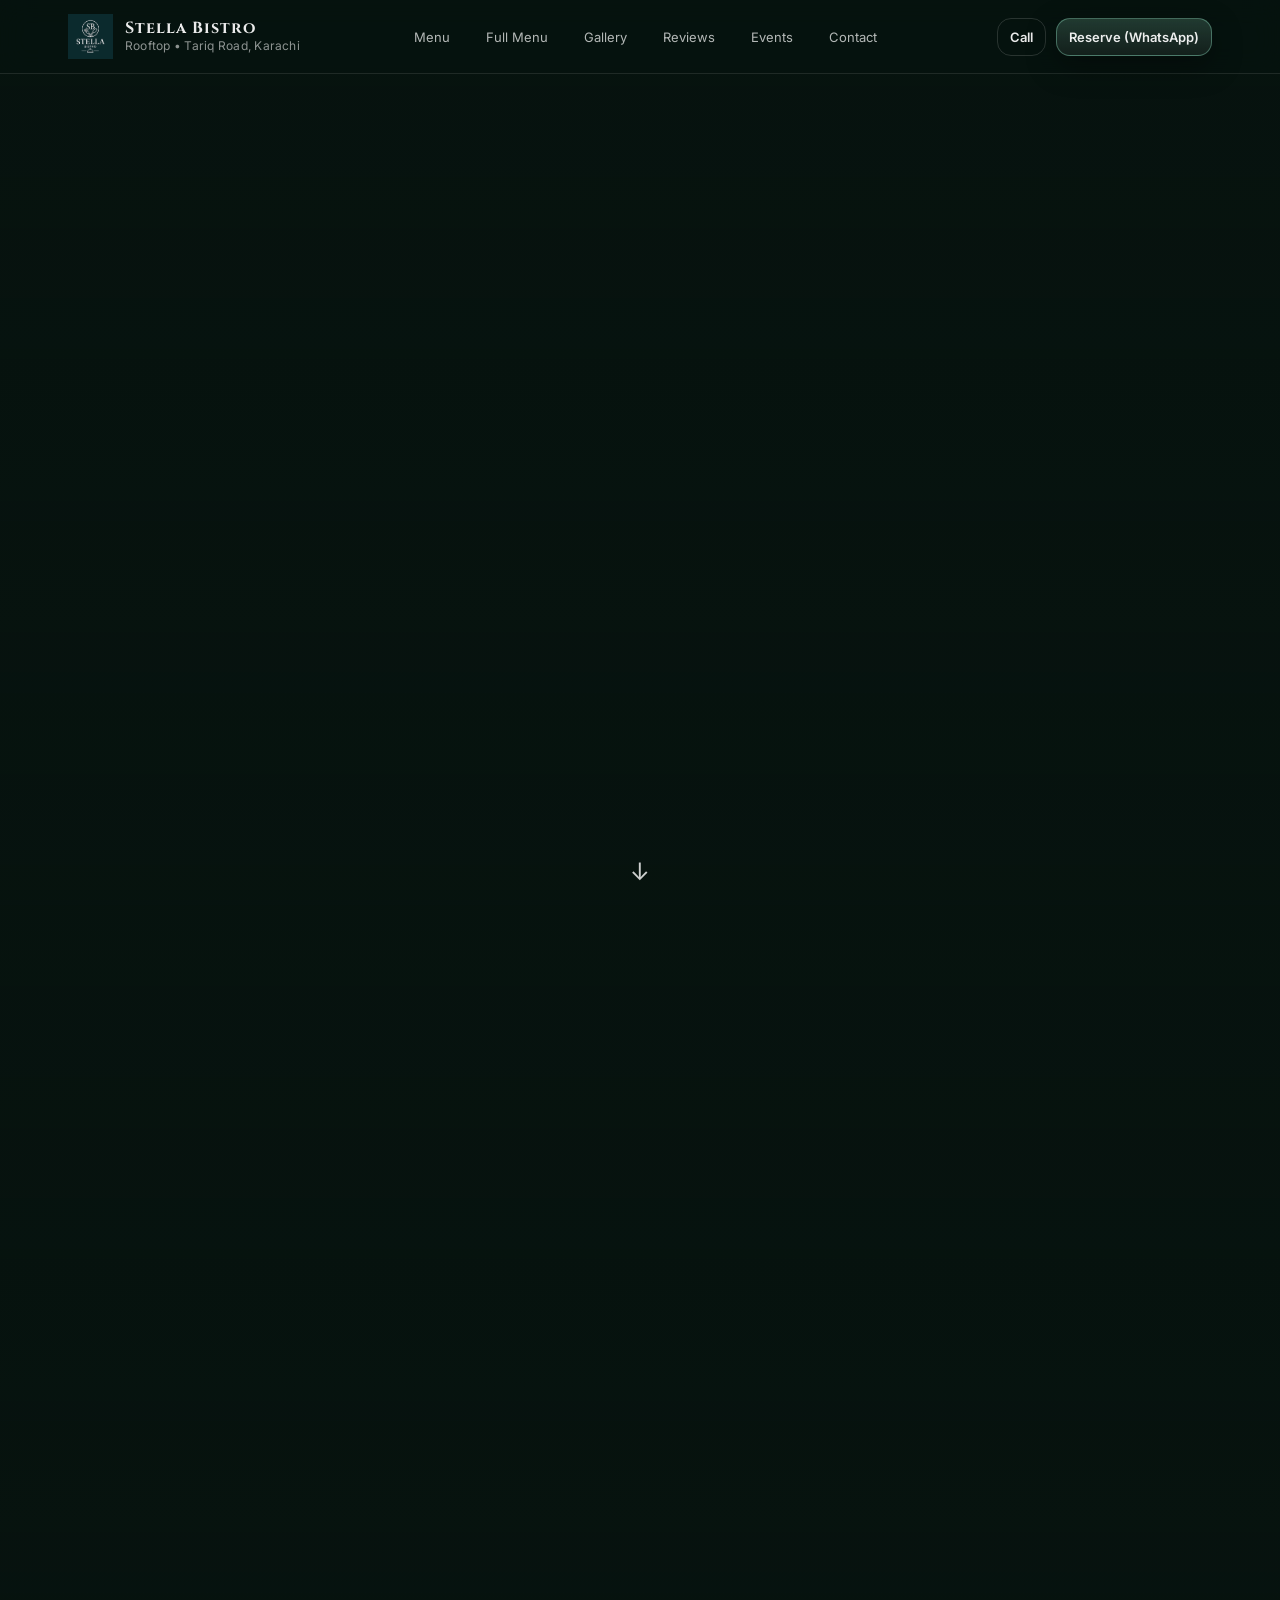
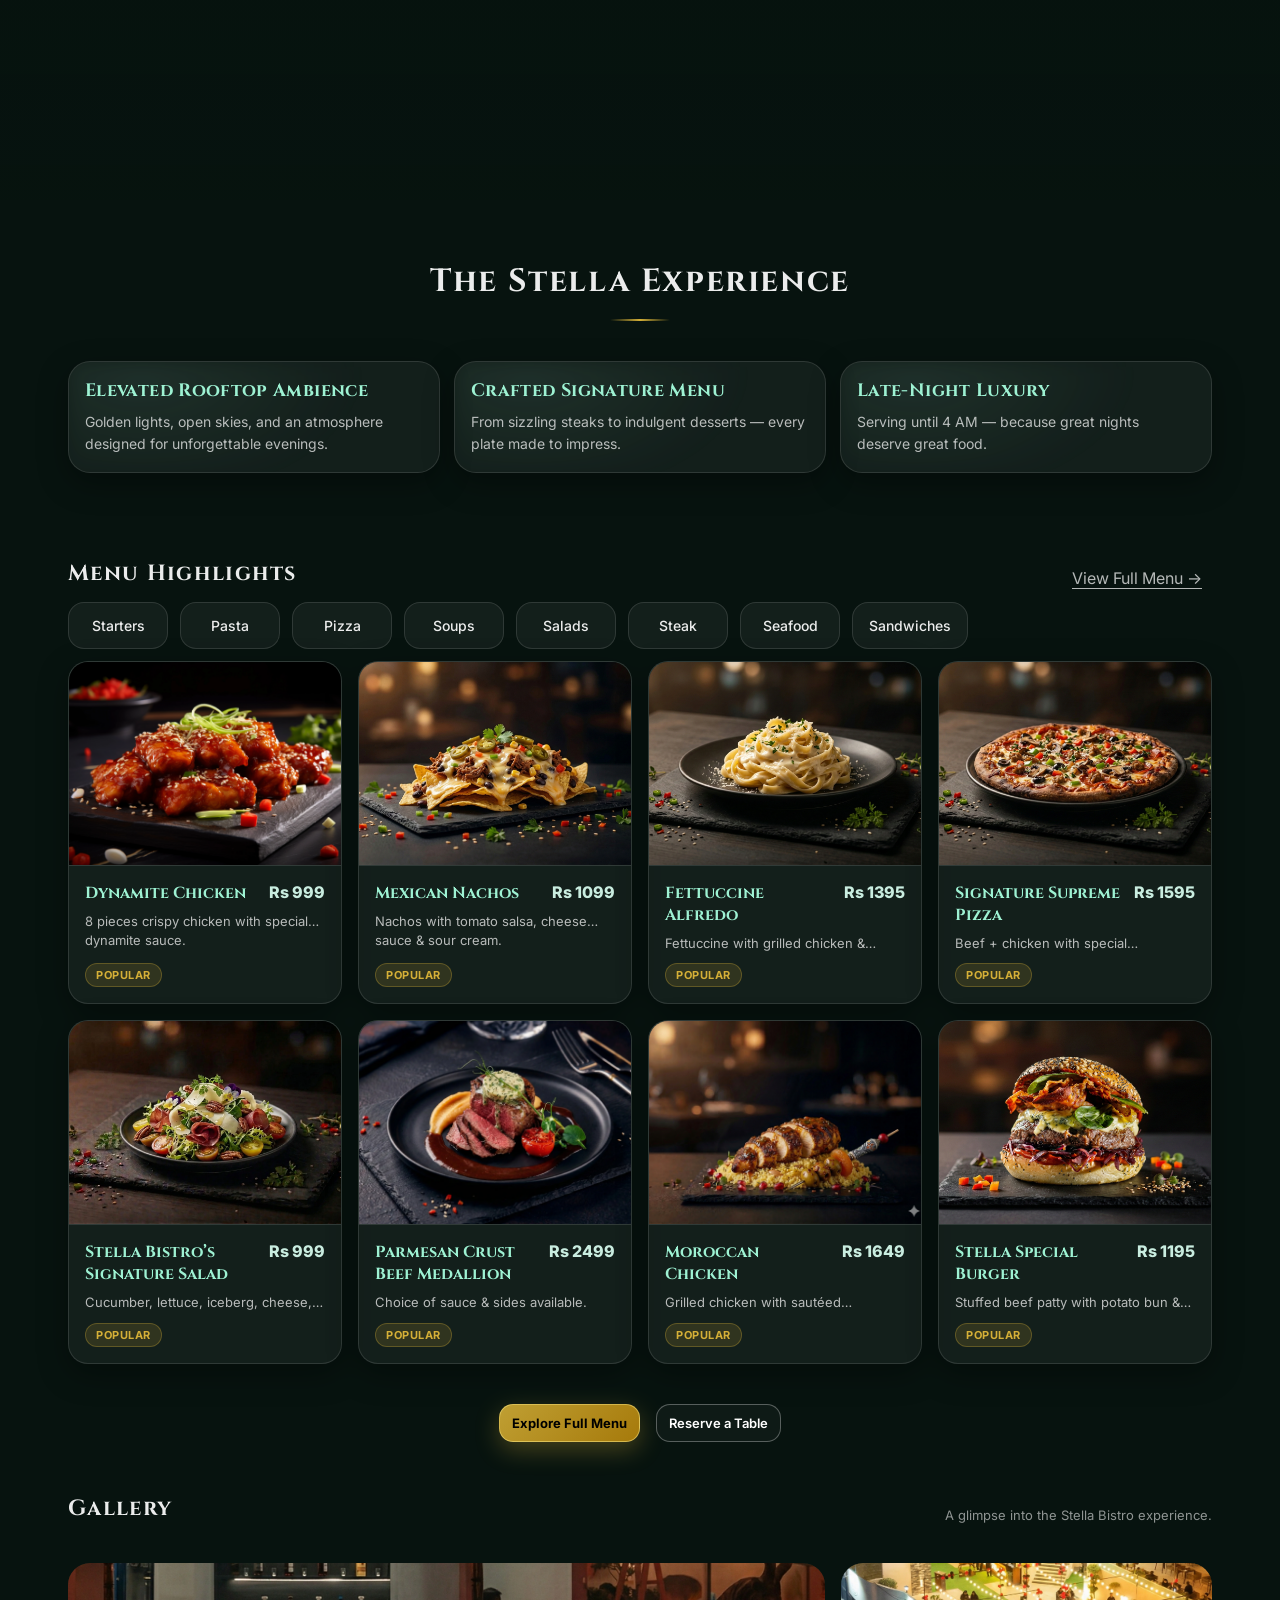
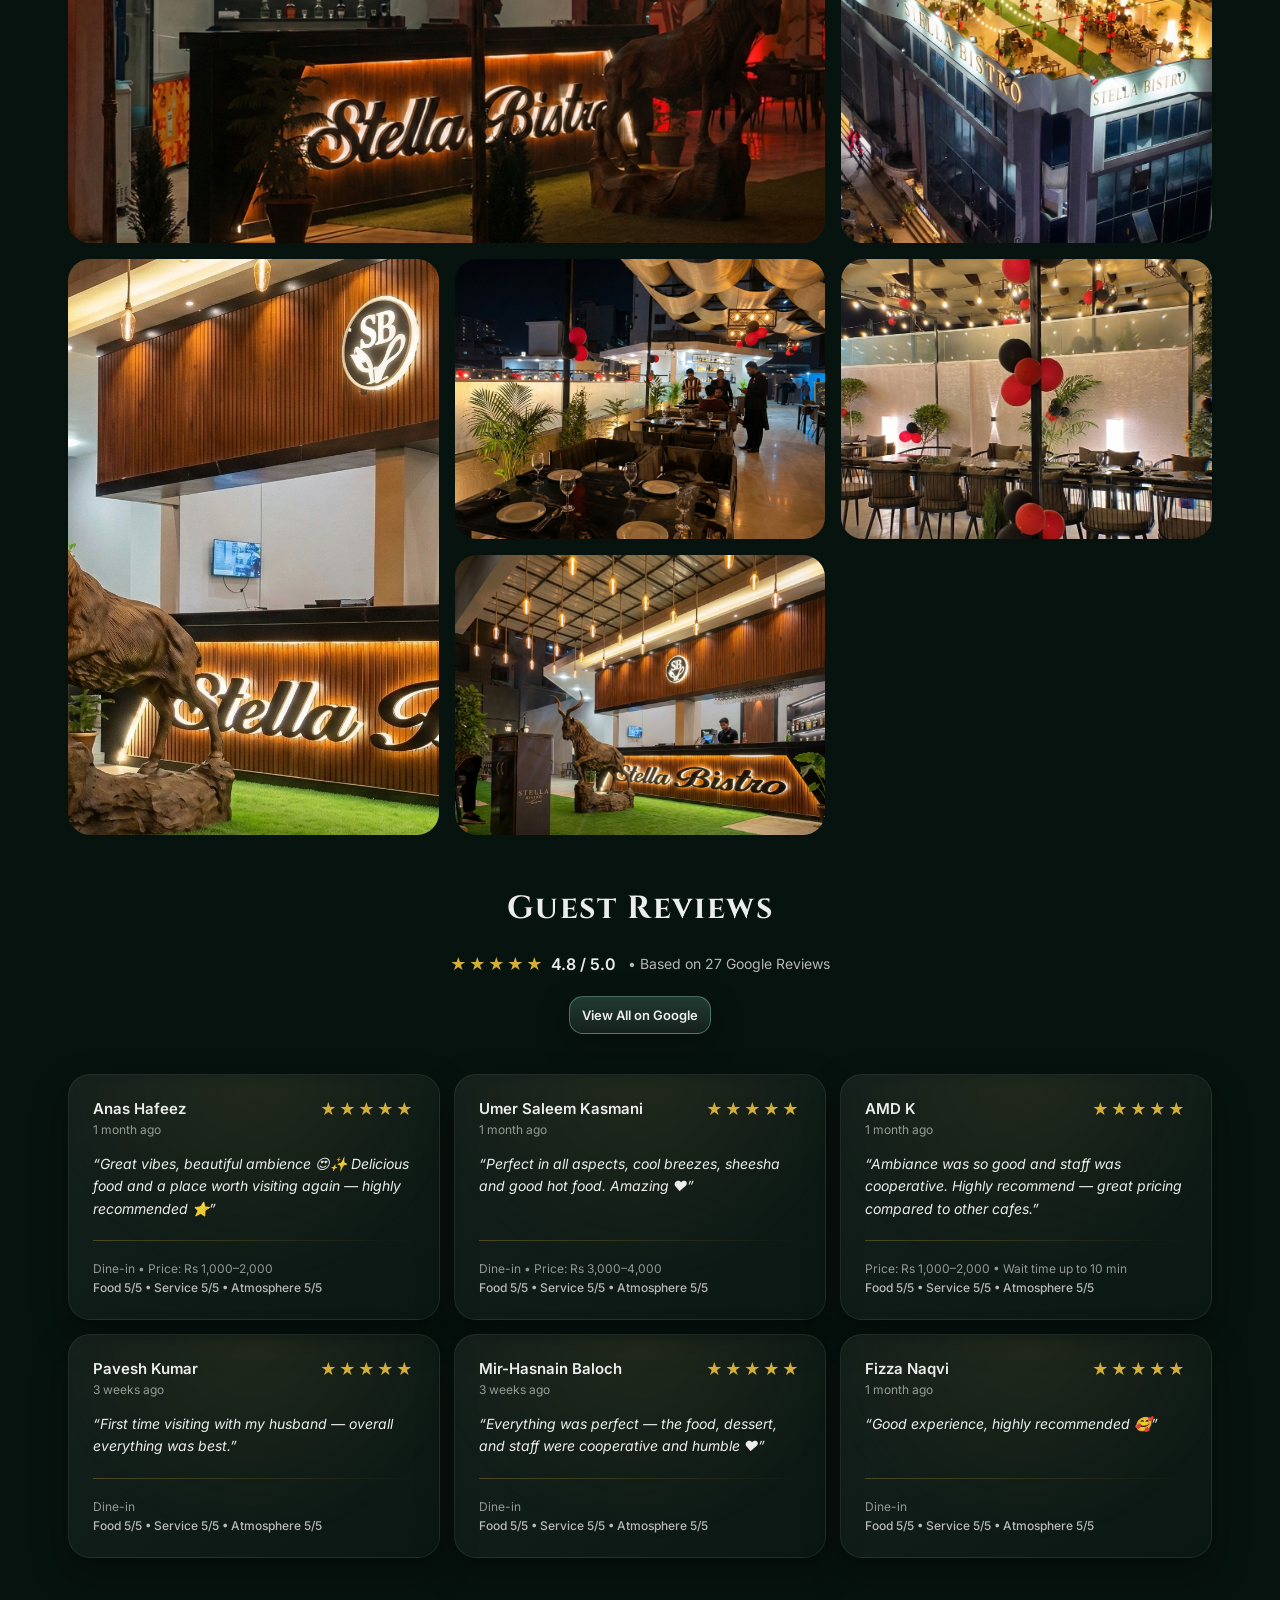
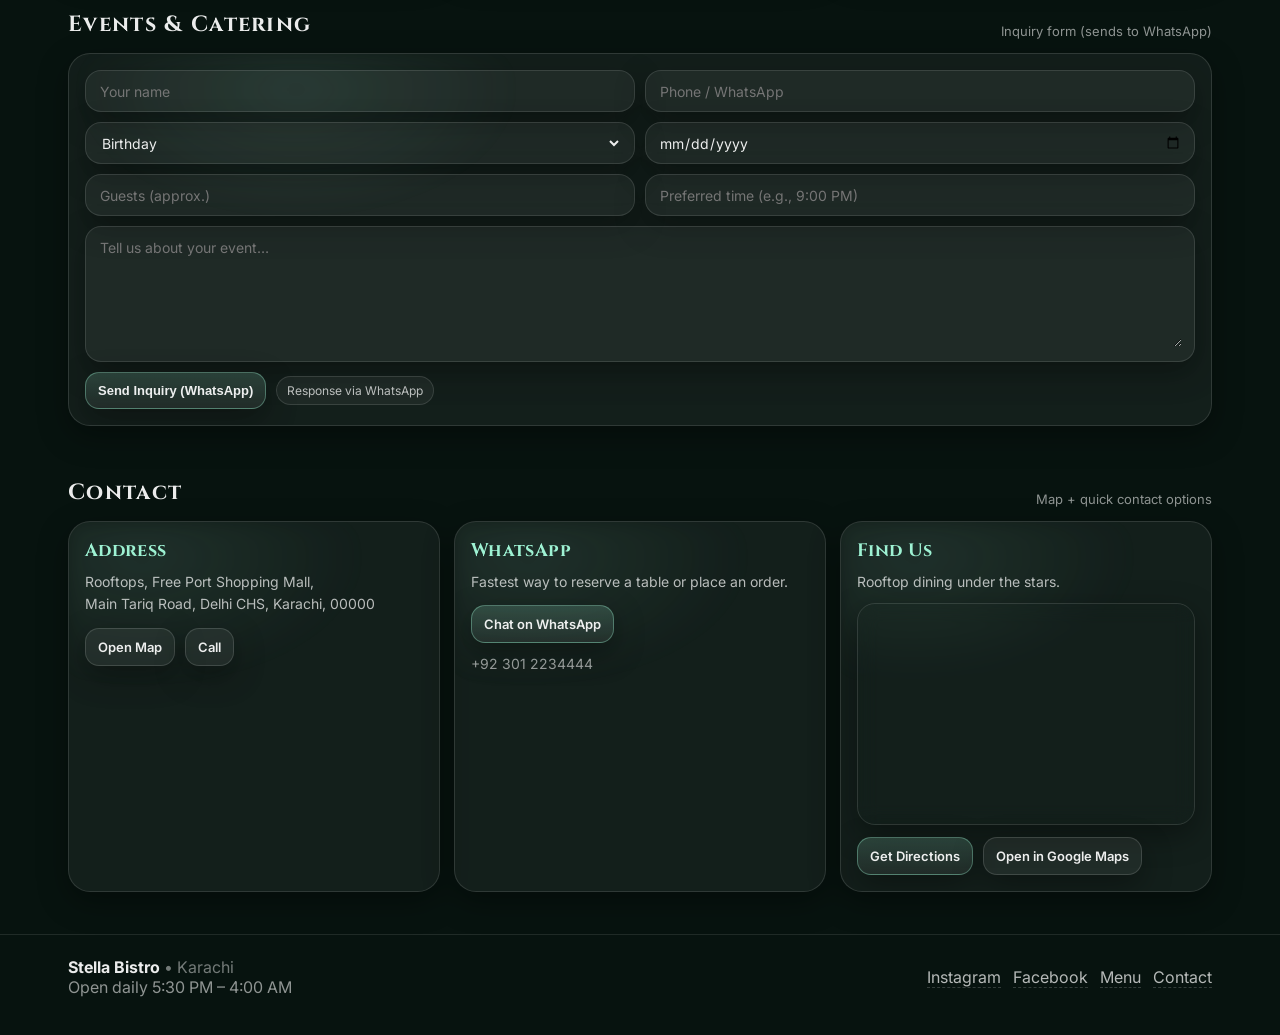
==== commit 674cbd04: "Fix scroll position glimpse bug by moving jump-to-top to head" ====
--- a/index.html
+++ b/index.html
@@ -16,6 +16,13 @@
         rel="stylesheet">
 
     <link rel="stylesheet" href="styles.css">
+    <script>
+        if ('scrollRestoration' in history) {
+            history.scrollRestoration = 'manual';
+        }
+        window.scrollTo(0, 0);
+    </script>
+
 </head>
 
 <body>
--- a/styles.css
+++ b/styles.css
@@ -65,12 +65,19 @@
 
 /* top nav */
 .nav {
-    position: sticky;
+    position: fixed;
     top: 0;
+    left: 0;
+    width: 100%;
     z-index: 50;
     backdrop-filter: blur(14px);
     background: rgba(7, 19, 15, .55);
     border-bottom: 1px solid rgba(255, 255, 255, .10);
+    transition: transform 0.3s ease;
+}
+
+.nav.nav-hidden {
+    transform: translateY(-100%);
 }
 
 .nav-inner {
@@ -797,7 +804,7 @@
     display: flex;
     flex-wrap: wrap;
     gap: 8px;
-    justify-content: flex-end;
+    justify-content: flex-start;
 }
 
 .chip {
@@ -810,6 +817,8 @@
     font-size: 12px;
     cursor: pointer;
     transition: .16s ease;
+    white-space: nowrap;
+    flex-shrink: 0;
 }
 
 .chip:hover {
@@ -1002,6 +1011,45 @@
 }
 
 @media (max-width: 980px) {
+
+    .nav-inner {
+        flex-wrap: wrap;
+        justify-content: space-between;
+    }
+
+    .brand {
+        min-width: auto;
+        flex: 1;
+    }
+
+    .actions {
+        min-width: auto;
+    }
+
+    #waReserveTop {
+        display: none;
+    }
+
+    .links {
+        order: 3;
+        width: 100%;
+        margin-top: 10px;
+        flex-wrap: nowrap;
+        overflow-x: auto;
+        justify-content: flex-start;
+        padding-bottom: 5px;
+        -webkit-overflow-scrolling: touch;
+        scrollbar-width: none;
+    }
+
+    .links::-webkit-scrollbar {
+        display: none;
+    }
+
+    .links a {
+        white-space: nowrap;
+    }
+
     .hero-grid {
         grid-template-columns: 1fr
     }
@@ -1025,14 +1073,6 @@
 
     .row {
         grid-template-columns: 1fr
-    }
-
-    .actions {
-        min-width: auto
-    }
-
-    .brand {
-        min-width: auto
     }
 }
 
